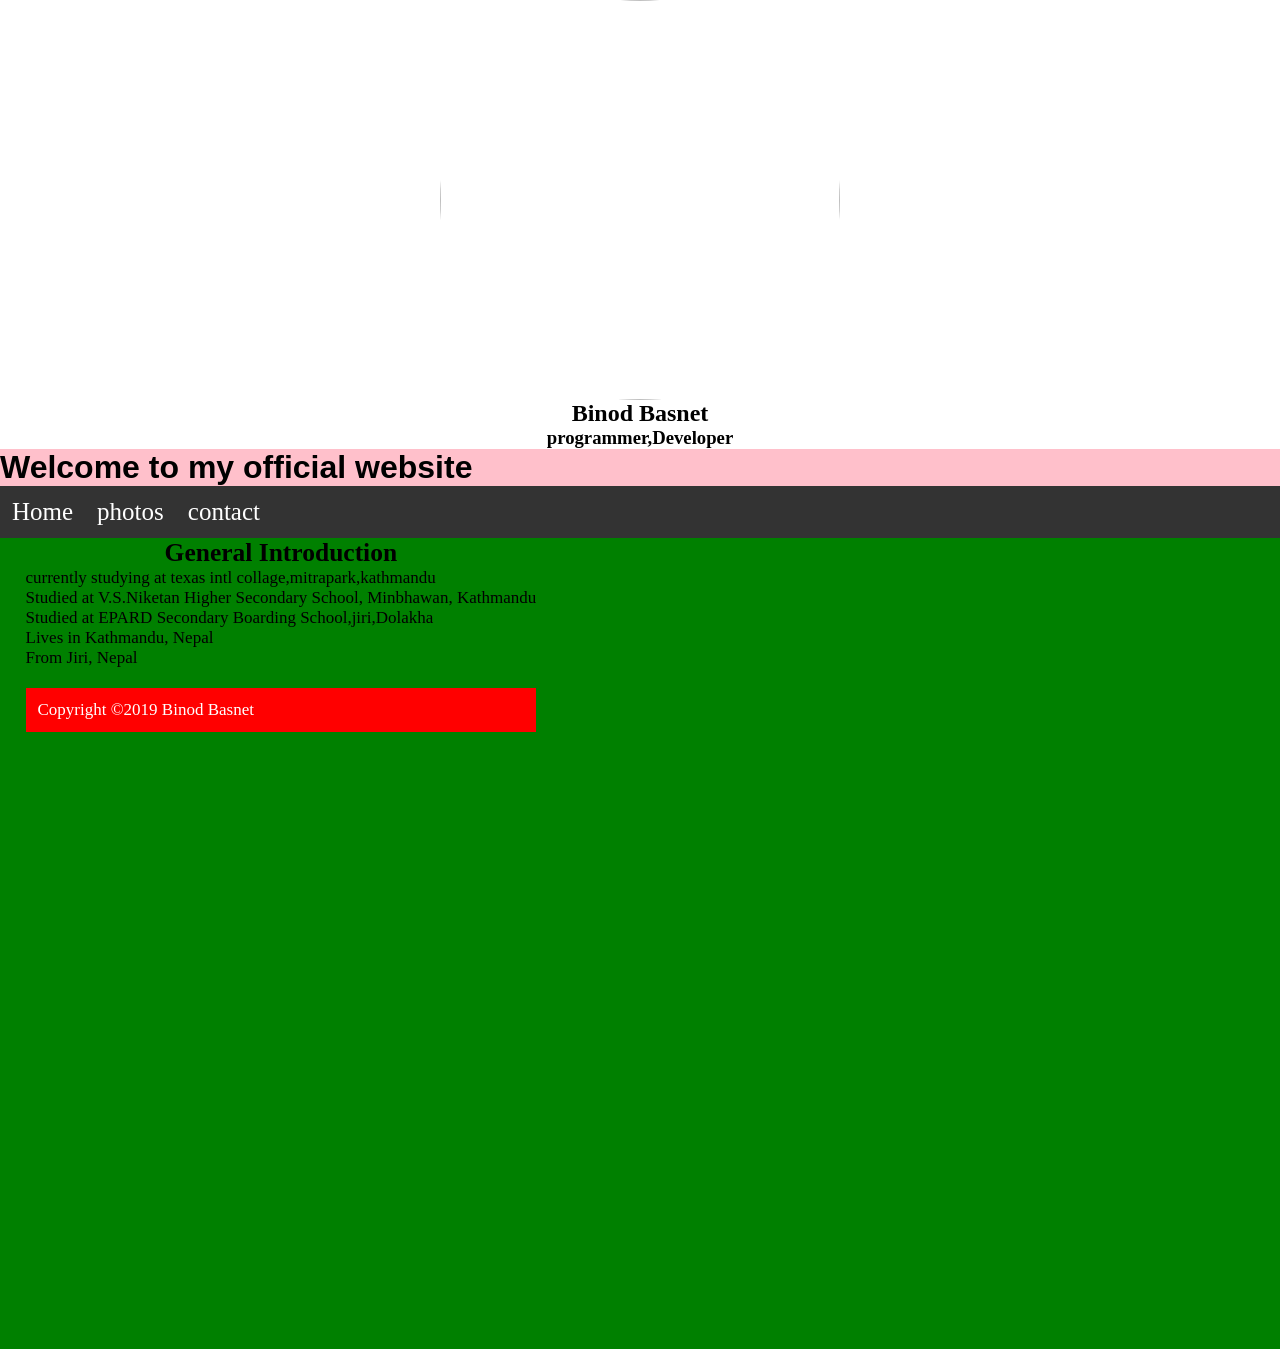
==== index.html @ 795a4ecc "Add files via upload" ====
<html>
<head>
	<title>Binod Basnet</title>
	<link rel="stylesheet" type="text/css" href="style.css">
</head>
<body>
	<img class="img" src="DSC_0180.jpg" width="100" height="100">
	<h2 >Binod Basnet</h2>
	<h3> programmer,Developer</h3>
	<div class="backImg">
		<header>
		<h1>Welcome to my official website</h1>
	</header>

	<nav>
		<a href="index.html">Home</a>
		<a href="photos.html">photos</a>
		<a href="contact.html">contact</a>
	</nav>
	<section>
		<div class="row">
			<div class="column">
				<h2>General Introduction</h2>
				<p>
currently studying at texas intl collage,mitrapark,kathmandu<br/>
Studied at V.S.Niketan Higher Secondary School, Minbhawan, Kathmandu<br/>
Studied at EPARD Secondary Boarding School,jiri,Dolakha<br/>
Lives in Kathmandu, Nepal<br/>
From Jiri, Nepal<br/>
<br/>
</p>
<div class="footer"> 
Copyright &copy;2019 Binod Basnet</div>
			</div>
		</div>
</section>
</body>
</html>
---- style.css ----
*{
	margin:0;
	padding:0;
}
.img {
  display: block;
  margin-left: auto;
  margin-right: auto;
  width:400px;
  height:400px;
  border-radius: 50%
}
.backImg{
	width: 100%;
	height:100vh;
	background-color:green;
}

	h2{
		text-align: center;
	}
	h3{
		text-align:center;
	}
	header{
		border:1px solid sblack ;
		text-align: left;
		background-color: pink;
		color:black;
		font-family: "comic sans ms",Arial;
	}
	nav{
		overflow: hidden;
		background-color: #333;
	}
	nav a{
		float: left;
		color:#fff;
        padding: 12px;
        font-size: 25px;
        text-decoration: none;

	}
	nav a:hover{
		background-color: black;
		color:blue;
	}
	.column{
		padding-left:1.5em;
		font-size: 17px;
		float: left;

	}
	.footer{
		padding:12px;
		background-color:red;
		color: white;
	}
	div.photos
	{
		margin: 5px;
		border: 5px solid black;
		float: left;
		width: 200px;
	}
	div.photos:hover{
		border:5px solid red; 
	}
	div.photos img{
		width: 100%
		height:auto;
	}
	div.contact{
		padding-left:1.5em;
		font-size: 17px;
		float: left;

	}
	div.contact:hover{
		background-color:white;
		color: blue;
	}
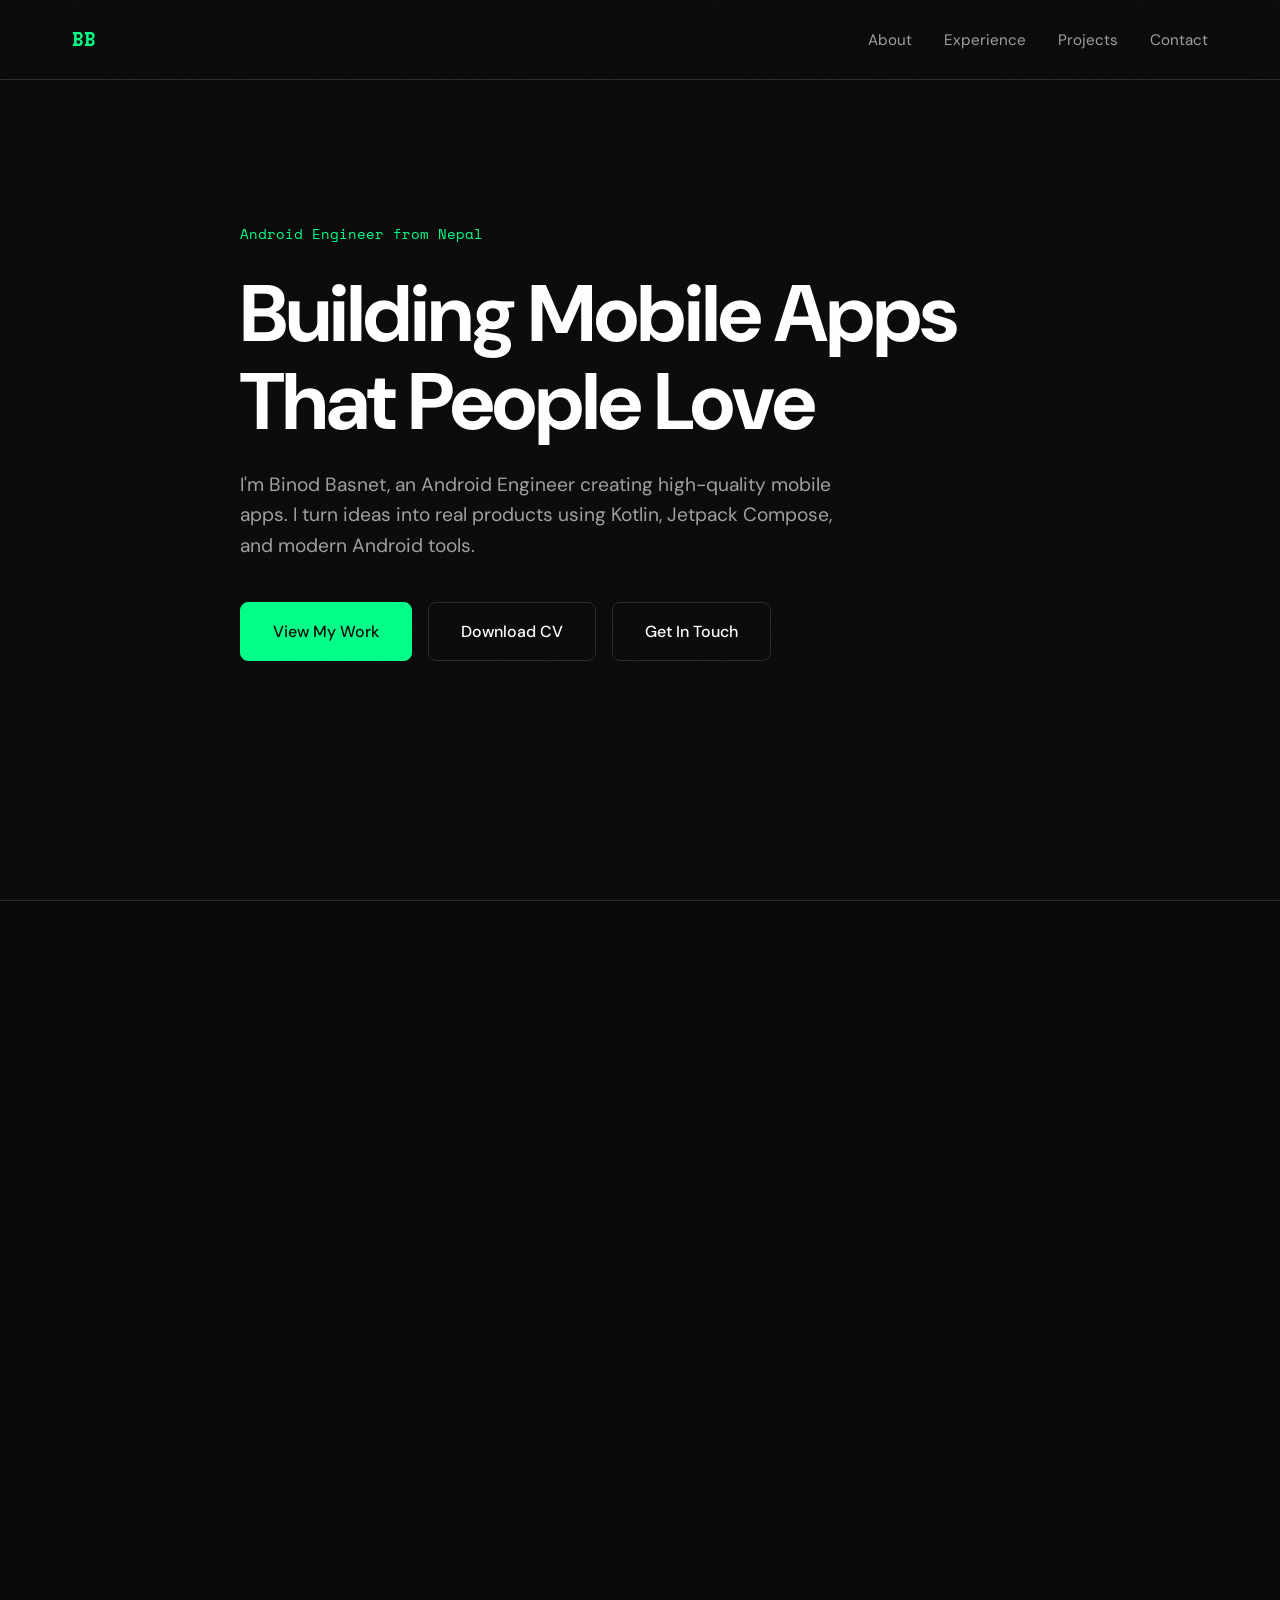
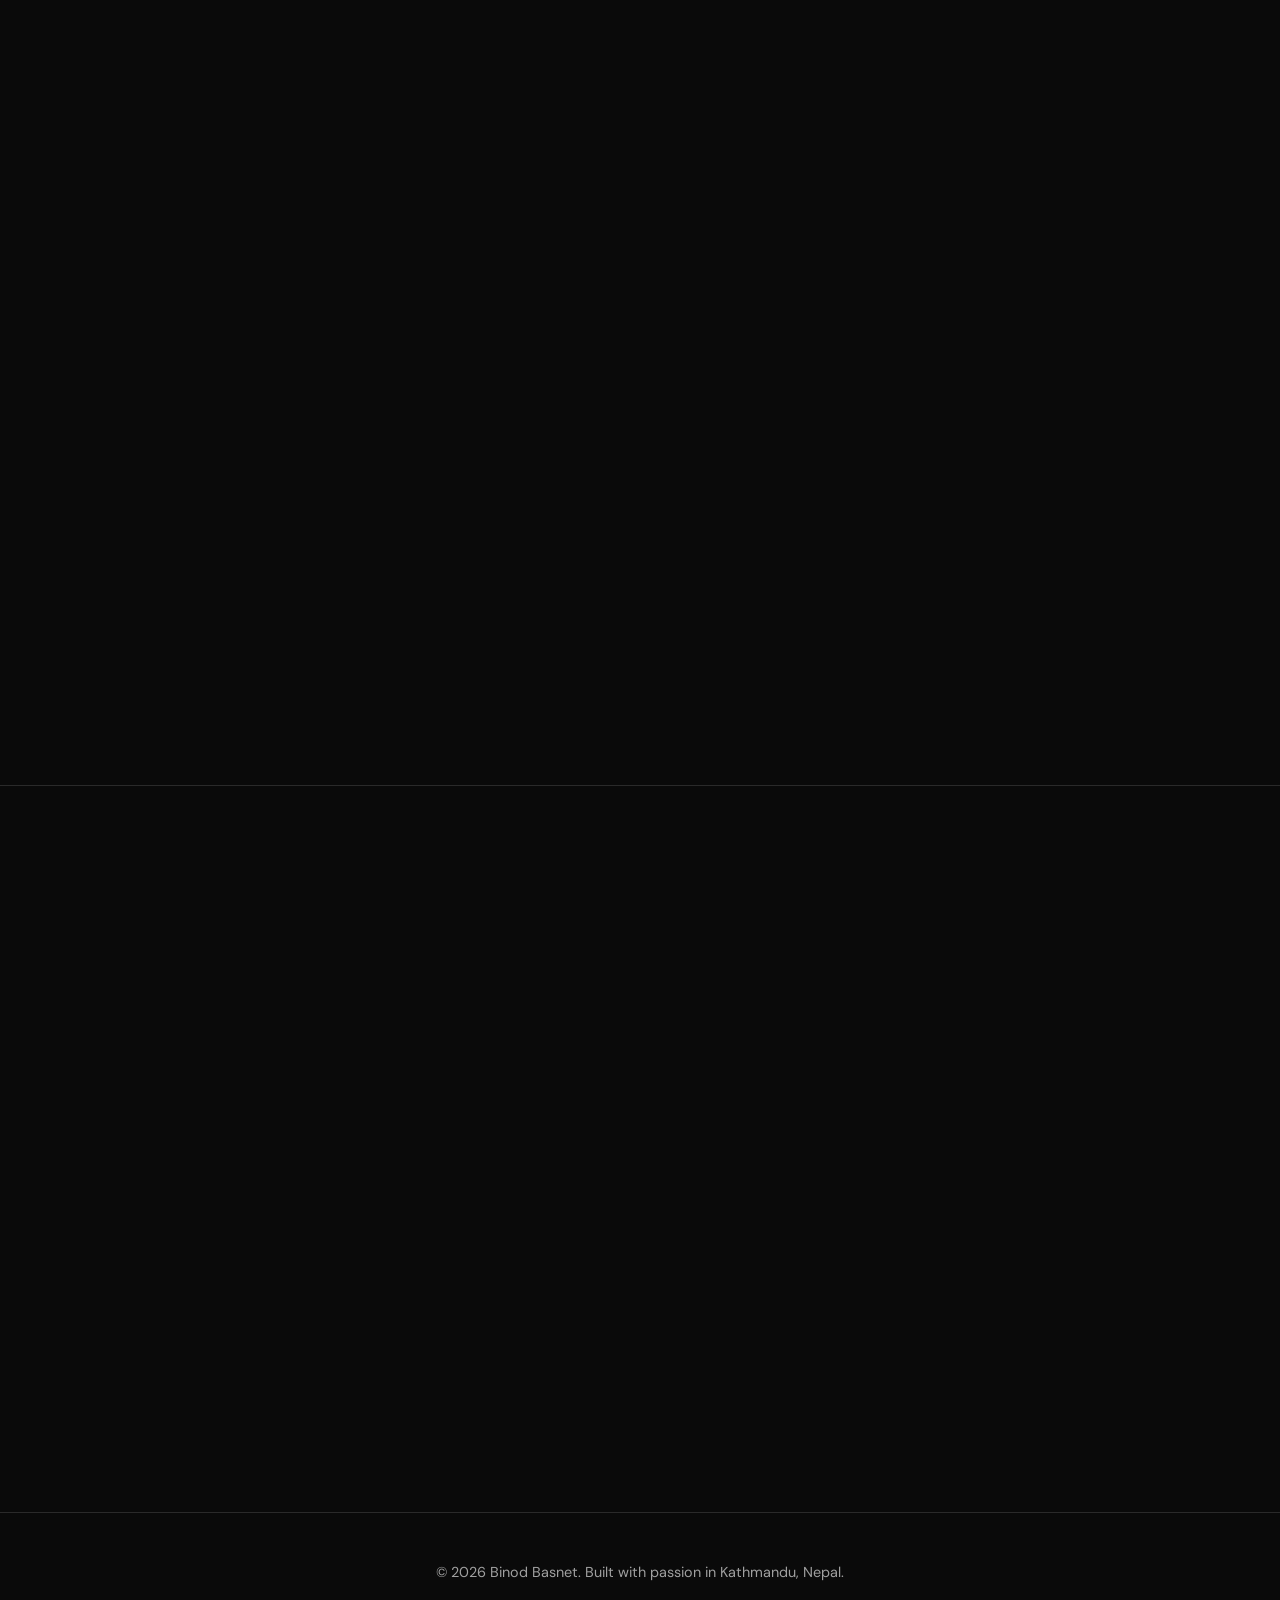
==== commit 79da0a50: "Add files via upload" ====
--- a/index.html
+++ b/index.html
@@ -1,38 +1,942 @@
-<html>
-<head>
-	<title>Binod Basnet</title>
-	<link rel="stylesheet" type="text/css" href="style.css">
-</head>
-<body>
-	<img class="img" src="DSC_0180.jpg" width="100" height="100">
-	<h2 >Binod Basnet</h2>
-	<h3> programmer,Developer</h3>
-	<div class="backImg">
-		<header>
-		<h1>Welcome to my official website</h1>
-	</header>
-
-	<nav>
-		<a href="index.html">Home</a>
-		<a href="photos.html">photos</a>
-		<a href="contact.html">contact</a>
-	</nav>
-	<section>
-		<div class="row">
-			<div class="column">
-				<h2>General Introduction</h2>
-				<p>
-currently studying at texas intl collage,mitrapark,kathmandu<br/>
-Studied at V.S.Niketan Higher Secondary School, Minbhawan, Kathmandu<br/>
-Studied at EPARD Secondary Boarding School,jiri,Dolakha<br/>
-Lives in Kathmandu, Nepal<br/>
-From Jiri, Nepal<br/>
-<br/>
-</p>
-<div class="footer"> 
-Copyright &copy;2019 Binod Basnet</div>
-			</div>
-		</div>
-</section>
-</body>
-</html>
+<!DOCTYPE html>
+<html lang="en">
+<head>
+    <meta charset="UTF-8">
+    <meta name="viewport" content="width=device-width, initial-scale=1.0">
+    <title>Binod Basnet - Android Engineer</title>
+    <link rel="preconnect" href="https://fonts.googleapis.com">
+    <link rel="preconnect" href="https://fonts.gstatic.com" crossorigin>
+    <link href="https://fonts.googleapis.com/css2?family=DM+Sans:wght@400;500;700&family=Space+Mono:wght@400;700&display=swap" rel="stylesheet">
+    <style>
+        * {
+            margin: 0;
+            padding: 0;
+            box-sizing: border-box;
+        }
+
+        :root {
+            --bg-primary: #0a0a0a;
+            --bg-secondary: #1a1a1a;
+            --text-primary: #ffffff;
+            --text-secondary: #a0a0a0;
+            --accent: #00ff88;
+            --accent-dim: #00cc6a;
+            --border: #2a2a2a;
+        }
+
+        body {
+            font-family: 'DM Sans', sans-serif;
+            background: var(--bg-primary);
+            color: var(--text-primary);
+            line-height: 1.6;
+            overflow-x: hidden;
+        }
+
+        .grain {
+            position: fixed;
+            top: 0;
+            left: 0;
+            width: 100%;
+            height: 100%;
+            pointer-events: none;
+            opacity: 0.03;
+            z-index: 1000;
+            background-image: url("data:image/svg+xml,%3Csvg viewBox='0 0 400 400' xmlns='http://www.w3.org/2000/svg'%3E%3Cfilter id='noiseFilter'%3E%3CfeTurbulence type='fractalNoise' baseFrequency='0.9' numOctaves='4' stitchTiles='stitch'/%3E%3C/filter%3E%3Crect width='100%25' height='100%25' filter='url(%23noiseFilter)'/%3E%3C/svg%3E");
+        }
+
+        .container {
+            max-width: 1200px;
+            margin: 0 auto;
+            padding: 0 2rem;
+        }
+
+        /* Navigation */
+        nav {
+            position: fixed;
+            top: 0;
+            left: 0;
+            right: 0;
+            background: rgba(10, 10, 10, 0.8);
+            backdrop-filter: blur(10px);
+            border-bottom: 1px solid var(--border);
+            padding: 1.5rem 0;
+            z-index: 100;
+            animation: slideDown 0.6s ease-out;
+        }
+
+        @keyframes slideDown {
+            from {
+                transform: translateY(-100%);
+                opacity: 0;
+            }
+            to {
+                transform: translateY(0);
+                opacity: 1;
+            }
+        }
+
+        nav .container {
+            display: flex;
+            justify-content: space-between;
+            align-items: center;
+        }
+
+        .logo {
+            font-family: 'Space Mono', monospace;
+            font-size: 1.2rem;
+            font-weight: 700;
+            color: var(--accent);
+            text-decoration: none;
+            letter-spacing: -0.5px;
+        }
+
+        .nav-links {
+            display: flex;
+            gap: 2rem;
+            list-style: none;
+        }
+
+        .nav-links a {
+            color: var(--text-secondary);
+            text-decoration: none;
+            font-size: 0.95rem;
+            transition: color 0.3s;
+            position: relative;
+        }
+
+        .nav-links a::after {
+            content: '';
+            position: absolute;
+            bottom: -4px;
+            left: 0;
+            width: 0;
+            height: 1px;
+            background: var(--accent);
+            transition: width 0.3s;
+        }
+
+        .nav-links a:hover {
+            color: var(--text-primary);
+        }
+
+        .nav-links a:hover::after {
+            width: 100%;
+        }
+
+        /* Hero Section */
+        .hero {
+            min-height: 100vh;
+            display: flex;
+            align-items: center;
+            padding-top: 80px;
+            position: relative;
+        }
+
+        .hero-content {
+            max-width: 800px;
+        }
+
+        .hero-tag {
+            font-family: 'Space Mono', monospace;
+            font-size: 0.85rem;
+            color: var(--accent);
+            margin-bottom: 1.5rem;
+            opacity: 0;
+            animation: fadeInUp 0.8s ease-out 0.2s forwards;
+        }
+
+        @keyframes fadeInUp {
+            from {
+                opacity: 0;
+                transform: translateY(20px);
+            }
+            to {
+                opacity: 1;
+                transform: translateY(0);
+            }
+        }
+
+        h1 {
+            font-size: clamp(2.5rem, 8vw, 5rem);
+            font-weight: 700;
+            line-height: 1.1;
+            margin-bottom: 1.5rem;
+            letter-spacing: -2px;
+            opacity: 0;
+            animation: fadeInUp 0.8s ease-out 0.4s forwards;
+        }
+
+        .hero-text {
+            font-size: 1.2rem;
+            color: var(--text-secondary);
+            max-width: 600px;
+            margin-bottom: 2.5rem;
+            opacity: 0;
+            animation: fadeInUp 0.8s ease-out 0.6s forwards;
+        }
+
+        .cta-buttons {
+            display: flex;
+            gap: 1rem;
+            flex-wrap: wrap;
+            opacity: 0;
+            animation: fadeInUp 0.8s ease-out 0.8s forwards;
+        }
+
+        .btn {
+            padding: 1rem 2rem;
+            border-radius: 8px;
+            text-decoration: none;
+            font-weight: 500;
+            transition: all 0.3s;
+            display: inline-block;
+            border: 1px solid transparent;
+        }
+
+        .btn-primary {
+            background: var(--accent);
+            color: var(--bg-primary);
+            border-color: var(--accent);
+        }
+
+        .btn-primary:hover {
+            background: var(--accent-dim);
+            transform: translateY(-2px);
+            box-shadow: 0 10px 30px rgba(0, 255, 136, 0.2);
+        }
+
+        .btn-secondary {
+            background: transparent;
+            color: var(--text-primary);
+            border-color: var(--border);
+        }
+
+        .btn-secondary:hover {
+            border-color: var(--accent);
+            color: var(--accent);
+        }
+
+        /* Section Styles */
+        section {
+            padding: 6rem 0;
+            border-top: 1px solid var(--border);
+        }
+
+        .section-header {
+            margin-bottom: 4rem;
+        }
+
+        .section-tag {
+            font-family: 'Space Mono', monospace;
+            font-size: 0.85rem;
+            color: var(--accent);
+            margin-bottom: 1rem;
+        }
+
+        .section-title {
+            font-size: clamp(2rem, 5vw, 3rem);
+            font-weight: 700;
+            margin-bottom: 1rem;
+            letter-spacing: -1px;
+        }
+
+        .section-description {
+            font-size: 1.1rem;
+            color: var(--text-secondary);
+            max-width: 600px;
+        }
+
+        /* About Section */
+        .about-grid {
+            display: grid;
+            grid-template-columns: 300px 1fr 1fr;
+            gap: 4rem;
+            align-items: start;
+        }
+
+        .profile-photo {
+            position: relative;
+        }
+
+        .profile-photo img {
+            width: 100%;
+            border-radius: 12px;
+            border: 2px solid var(--border);
+            transition: all 0.3s;
+        }
+
+        .profile-photo img:hover {
+            border-color: var(--accent);
+            transform: translateY(-8px);
+            box-shadow: 0 20px 40px rgba(0, 255, 136, 0.2);
+        }
+
+        .about-text p {
+            margin-bottom: 1.5rem;
+            color: var(--text-secondary);
+            font-size: 1.05rem;
+        }
+
+        .skills-list {
+            display: grid;
+            gap: 2rem;
+        }
+
+        .skill-category h3 {
+            font-size: 1.1rem;
+            margin-bottom: 1rem;
+            color: var(--accent);
+        }
+
+        .skill-tags {
+            display: flex;
+            flex-wrap: wrap;
+            gap: 0.5rem;
+        }
+
+        .skill-tag {
+            padding: 0.5rem 1rem;
+            background: var(--bg-secondary);
+            border: 1px solid var(--border);
+            border-radius: 6px;
+            font-size: 0.9rem;
+            color: var(--text-secondary);
+            transition: all 0.3s;
+        }
+
+        .skill-tag:hover {
+            border-color: var(--accent);
+            color: var(--text-primary);
+            transform: translateY(-2px);
+        }
+
+        /* Experience Section */
+        .experience-list {
+            display: flex;
+            flex-direction: column;
+            gap: 3rem;
+        }
+
+        .experience-item {
+            padding: 2rem;
+            background: var(--bg-secondary);
+            border: 1px solid var(--border);
+            border-radius: 12px;
+            transition: all 0.3s;
+        }
+
+        .experience-item:hover {
+            border-color: var(--accent);
+            transform: translateX(8px);
+        }
+
+        .experience-header {
+            display: flex;
+            justify-content: space-between;
+            align-items: start;
+            margin-bottom: 1rem;
+            flex-wrap: wrap;
+            gap: 1rem;
+        }
+
+        .experience-title h3 {
+            font-size: 1.4rem;
+            margin-bottom: 0.3rem;
+        }
+
+        .company {
+            color: var(--accent);
+            font-size: 1.1rem;
+        }
+
+        .experience-meta {
+            text-align: right;
+        }
+
+        .duration {
+            font-family: 'Space Mono', monospace;
+            font-size: 0.85rem;
+            color: var(--text-secondary);
+        }
+
+        .location {
+            font-size: 0.9rem;
+            color: var(--text-secondary);
+        }
+
+        .experience-description {
+            list-style: none;
+            color: var(--text-secondary);
+        }
+
+        .experience-description li {
+            padding-left: 1.5rem;
+            margin-bottom: 0.8rem;
+            position: relative;
+        }
+
+        .experience-description li::before {
+            content: '→';
+            position: absolute;
+            left: 0;
+            color: var(--accent);
+        }
+
+        /* Projects Section */
+        .projects-grid {
+            display: grid;
+            grid-template-columns: repeat(auto-fit, minmax(320px, 1fr));
+            gap: 2rem;
+        }
+
+        .project-card {
+            background: var(--bg-secondary);
+            border: 1px solid var(--border);
+            border-radius: 12px;
+            padding: 2rem;
+            transition: all 0.3s;
+            cursor: pointer;
+        }
+
+        .project-card:hover {
+            border-color: var(--accent);
+            transform: translateY(-8px);
+            box-shadow: 0 20px 40px rgba(0, 255, 136, 0.1);
+        }
+
+        .project-card h3 {
+            font-size: 1.5rem;
+            margin-bottom: 0.5rem;
+        }
+
+        .project-tech {
+            font-family: 'Space Mono', monospace;
+            font-size: 0.8rem;
+            color: var(--accent);
+            margin-bottom: 1rem;
+        }
+
+        .project-description {
+            color: var(--text-secondary);
+            margin-bottom: 1.5rem;
+            font-size: 0.95rem;
+        }
+
+        .project-highlights {
+            list-style: none;
+            color: var(--text-secondary);
+            font-size: 0.9rem;
+        }
+
+        .project-highlights li {
+            padding-left: 1rem;
+            margin-bottom: 0.5rem;
+            position: relative;
+        }
+
+        .project-highlights li::before {
+            content: '•';
+            position: absolute;
+            left: 0;
+            color: var(--accent);
+        }
+
+        /* Contact Section */
+        .contact-grid {
+            display: grid;
+            grid-template-columns: 1fr 1fr;
+            gap: 4rem;
+            align-items: center;
+        }
+
+        .contact-text h2 {
+            font-size: clamp(2rem, 5vw, 3.5rem);
+            margin-bottom: 1.5rem;
+        }
+
+        .contact-text p {
+            font-size: 1.1rem;
+            color: var(--text-secondary);
+            margin-bottom: 2rem;
+        }
+
+        .contact-links {
+            display: flex;
+            flex-direction: column;
+            gap: 1rem;
+        }
+
+        .contact-link {
+            display: flex;
+            align-items: center;
+            gap: 1rem;
+            padding: 1rem;
+            background: var(--bg-secondary);
+            border: 1px solid var(--border);
+            border-radius: 8px;
+            text-decoration: none;
+            color: var(--text-primary);
+            transition: all 0.3s;
+        }
+
+        .contact-link:hover {
+            border-color: var(--accent);
+            transform: translateX(8px);
+        }
+
+        .contact-link-icon {
+            width: 24px;
+            height: 24px;
+            color: var(--accent);
+        }
+
+        .contact-link-text {
+            flex: 1;
+        }
+
+        .contact-link-label {
+            font-size: 0.85rem;
+            color: var(--text-secondary);
+        }
+
+        .contact-link-value {
+            font-weight: 500;
+        }
+
+        /* Footer */
+        footer {
+            border-top: 1px solid var(--border);
+            padding: 3rem 0;
+            text-align: center;
+        }
+
+        footer p {
+            color: var(--text-secondary);
+            font-size: 0.9rem;
+        }
+
+        /* Responsive */
+        @media (max-width: 768px) {
+            .container {
+                padding: 0 1rem;
+            }
+
+            nav .container {
+                padding: 0 1rem;
+            }
+
+            .nav-links {
+                gap: 1rem;
+                font-size: 0.85rem;
+            }
+
+            .logo {
+                font-size: 1rem;
+            }
+
+            .hero {
+                min-height: auto;
+                padding: 2rem 0;
+            }
+
+            .hero-text {
+                font-size: 1rem;
+            }
+
+            .cta-buttons {
+                flex-direction: column;
+                width: 100%;
+            }
+
+            .btn {
+                width: 100%;
+                text-align: center;
+            }
+
+            .about-grid {
+                grid-template-columns: 1fr;
+                gap: 2rem;
+            }
+
+            .profile-photo {
+                max-width: 200px;
+                margin: 0 auto;
+            }
+
+            .about-text p {
+                font-size: 1rem;
+            }
+
+            .contact-grid {
+                grid-template-columns: 1fr;
+                gap: 2rem;
+            }
+
+            .contact-text h2 {
+                font-size: 2rem;
+            }
+
+            .contact-text p {
+                font-size: 1rem;
+            }
+
+            .experience-header {
+                flex-direction: column;
+            }
+
+            .experience-meta {
+                text-align: left;
+            }
+
+            .experience-item {
+                padding: 1.5rem;
+            }
+
+            h1 {
+                font-size: 2rem;
+            }
+
+            .section-title {
+                font-size: 1.75rem;
+            }
+
+            section {
+                padding: 3rem 0;
+            }
+
+            .projects-grid {
+                grid-template-columns: 1fr;
+            }
+
+            .project-card {
+                padding: 1.5rem;
+            }
+        }
+
+        @media (max-width: 480px) {
+            .nav-links {
+                display: none;
+            }
+
+            h1 {
+                font-size: 1.75rem;
+                letter-spacing: -1px;
+            }
+
+            .hero-tag {
+                font-size: 0.75rem;
+            }
+
+            .section-tag {
+                font-size: 0.75rem;
+            }
+
+            .section-title {
+                font-size: 1.5rem;
+            }
+        }
+
+        /* Scroll animations */
+        .fade-in {
+            opacity: 0;
+            transform: translateY(30px);
+            transition: opacity 0.6s ease-out, transform 0.6s ease-out;
+        }
+
+        .fade-in.visible {
+            opacity: 1;
+            transform: translateY(0);
+        }
+    </style>
+</head>
+<body>
+    <div class="grain"></div>
+    
+    <nav>
+        <div class="container">
+            <a href="#" class="logo">BB</a>
+            <ul class="nav-links">
+                <li><a href="#about">About</a></li>
+                <li><a href="#experience">Experience</a></li>
+                <li><a href="#projects">Projects</a></li>
+                <li><a href="#contact">Contact</a></li>
+            </ul>
+        </div>
+    </nav>
+
+    <section class="hero">
+        <div class="container">
+            <div class="hero-content">
+                <div class="hero-tag">Android Engineer from Nepal</div>
+                <h1>Building Mobile Apps That People Love</h1>
+                <p class="hero-text">
+                    I'm Binod Basnet, an Android Engineer creating high-quality mobile apps. I turn ideas into real products using Kotlin, Jetpack Compose, and modern Android tools.
+                </p>
+                <div class="cta-buttons">
+                    <a href="#projects" class="btn btn-primary">View My Work</a>
+                    <a href="Binod_Basnet_CV.pdf" class="btn btn-secondary" download>Download CV</a>
+                    <a href="#contact" class="btn btn-secondary">Get In Touch</a>
+                </div>
+            </div>
+        </div>
+    </section>
+
+    <section id="about">
+        <div class="container">
+            <div class="section-header fade-in">
+                <div class="section-tag">About Me</div>
+                <h2 class="section-title">Who I Am</h2>
+            </div>
+            <div class="about-grid">
+                <div class="profile-photo fade-in">
+                    <img src="profile.jpg" alt="Binod Basnet">
+                </div>
+                <div class="about-text fade-in">
+                    <p>
+                        I'm an Android Engineer based in Kathmandu, Nepal. I graduated from Texas International College with a degree in Computer Science and Information Technology.
+                    </p>
+                    <p>
+                        I've worked on different types of apps - from banking and fintech to matchmaking and live streaming. I love solving problems and building features that make apps better for users.
+                    </p>
+                    <p>
+                        Right now, I'm working at F1Soft International where I build remittance apps and help teams deliver quality software. I'm also planning to pursue my Master's degree if I get a scholarship.
+                    </p>
+                </div>
+                <div class="skills-list fade-in">
+                    <div class="skill-category">
+                        <h3>Languages</h3>
+                        <div class="skill-tags">
+                            <span class="skill-tag">Kotlin</span>
+                            <span class="skill-tag">Java</span>
+                            <span class="skill-tag">C</span>
+                            <span class="skill-tag">C++</span>
+                        </div>
+                    </div>
+                    <div class="skill-category">
+                        <h3>Frameworks & Technologies</h3>
+                        <div class="skill-tags">
+                            <span class="skill-tag">Jetpack Compose</span>
+                            <span class="skill-tag">Hilt</span>
+                            <span class="skill-tag">Retrofit</span>
+                            <span class="skill-tag">Room</span>
+                            <span class="skill-tag">Firebase</span>
+                            <span class="skill-tag">WebRTC</span>
+                            <span class="skill-tag">Coroutines</span>
+                        </div>
+                    </div>
+                    <div class="skill-category">
+                        <h3>Tools</h3>
+                        <div class="skill-tags">
+                            <span class="skill-tag">Android Studio</span>
+                            <span class="skill-tag">Git</span>
+                            <span class="skill-tag">Jenkins</span>
+                            <span class="skill-tag">Fastlane</span>
+                            <span class="skill-tag">Jira</span>
+                        </div>
+                    </div>
+                </div>
+            </div>
+        </div>
+    </section>
+
+    <section id="experience">
+        <div class="container">
+            <div class="section-header fade-in">
+                <div class="section-tag">Experience</div>
+                <h2 class="section-title">Where I've Worked</h2>
+            </div>
+            <div class="experience-list">
+                <div class="experience-item fade-in">
+                    <div class="experience-header">
+                        <div class="experience-title">
+                            <h3>Android Engineer</h3>
+                            <div class="company">F1Soft International</div>
+                        </div>
+                        <div class="experience-meta">
+                            <div class="duration">Aug 2024 - Present</div>
+                            <div class="location">Sanepa, Lalitpur</div>
+                        </div>
+                    </div>
+                    <ul class="experience-description">
+                        <li>Built a remittance app using Kotlin and Jetpack Compose</li>
+                        <li>Created a custom Image Picker component using C and C++ for better performance</li>
+                        <li>Set up CI/CD with Fastlane to make builds and deployments automatic</li>
+                        <li>Managed tasks using Azure DevOps and used GitLab for code management</li>
+                        <li>Followed Agile methods and met tight deadlines</li>
+                    </ul>
+                </div>
+
+                <div class="experience-item fade-in">
+                    <div class="experience-header">
+                        <div class="experience-title">
+                            <h3>Android Engineer</h3>
+                            <div class="company">InfoDevelopers</div>
+                        </div>
+                        <div class="experience-meta">
+                            <div class="duration">Jul 2021 - Aug 2024</div>
+                            <div class="location">Mitrapark, Kathmandu</div>
+                        </div>
+                    </div>
+                    <ul class="experience-description">
+                        <li>Changed the codebase from Java to Kotlin to improve speed and maintenance</li>
+                        <li>Worked on multiple projects including mobile banking apps</li>
+                        <li>Set up CI/CD using Jenkins for automatic builds</li>
+                        <li>Helped junior developers learn best practices and improve their code</li>
+                        <li>Built audio and video call features into mobile apps using WebRTC</li>
+                        <li>Fixed bugs on different Android devices and versions</li>
+                    </ul>
+                </div>
+            </div>
+        </div>
+    </section>
+
+    <section id="projects">
+        <div class="container">
+            <div class="section-header fade-in">
+                <div class="section-tag">Projects</div>
+                <h2 class="section-title">What I've Built</h2>
+            </div>
+            <div class="projects-grid">
+                <div class="project-card fade-in">
+                    <h3>FoneMoney</h3>
+                    <div class="project-tech">Kotlin • Jetpack Compose • C/C++</div>
+                    <p class="project-description">
+                        A secure remittance app for fast international money transfers.
+                    </p>
+                    <ul class="project-highlights">
+                        <li>Built with Jetpack Compose for modern UI</li>
+                        <li>Used C/C++ for native image handling</li>
+                        <li>Worked with international teams</li>
+                    </ul>
+                </div>
+
+                <div class="project-card fade-in">
+                    <h3>mDabali</h3>
+                    <div class="project-tech">Kotlin • Jetpack Compose • Material 3</div>
+                    <p class="project-description">
+                        A microfinance banking app with online and offline payment services.
+                    </p>
+                    <ul class="project-highlights">
+                        <li>Changed codebase from Java to Kotlin</li>
+                        <li>Added Material Design 3 for better UI</li>
+                        <li>Supports multiple app variants</li>
+                    </ul>
+                </div>
+
+                <div class="project-card fade-in">
+                    <h3>Nimbuzz</h3>
+                    <div class="project-tech">Kotlin • WebRTC • ExoPlayer</div>
+                    <p class="project-description">
+                        A complete digital platform with chat, video calls, streaming, and shopping.
+                    </p>
+                    <ul class="project-highlights">
+                        <li>Built audio/video calls with WebRTC</li>
+                        <li>Added live streaming with ExoPlayer</li>
+                        <li>Worked with local and international teams</li>
+                    </ul>
+                </div>
+
+                <div class="project-card fade-in">
+                    <h3>Bihebari</h3>
+                    <div class="project-tech">Kotlin • WebRTC • Firebase</div>
+                    <p class="project-description">
+                        An online Nepalese matchmaking platform to help people find their life partner.
+                    </p>
+                    <ul class="project-highlights">
+                        <li>Added video and audio calls with WebRTC</li>
+                        <li>Used Firebase for authentication</li>
+                        <li>Created smooth navigation experience</li>
+                    </ul>
+                </div>
+
+                <div class="project-card fade-in">
+                    <h3>Aqua World App</h3>
+                    <div class="project-tech">Kotlin • Room • Retrofit</div>
+                    <p class="project-description">
+                        An online water ordering app with a wide range of water supply products.
+                    </p>
+                    <ul class="project-highlights">
+                        <li>Published on Google Play Store</li>
+                        <li>Used Room for offline storage</li>
+                        <li>Added Firebase analytics</li>
+                    </ul>
+                </div>
+            </div>
+        </div>
+    </section>
+
+    <section id="contact">
+        <div class="container">
+            <div class="contact-grid">
+                <div class="contact-text fade-in">
+                    <h2>Let's Work Together</h2>
+                    <p>
+                        I'm looking for Master's degree opportunities with scholarships. If you have any opportunities or just want to say hi, feel free to reach out!
+                    </p>
+                    
+                    <div style="margin-top: 2rem; padding: 1.5rem; background: var(--bg-secondary); border: 1px solid var(--border); border-radius: 8px;">
+                        <h3 style="font-size: 1.1rem; margin-bottom: 1rem; color: var(--accent);">Quick Email Templates</h3>
+                        <p style="font-size: 0.9rem; color: var(--text-secondary); margin-bottom: 1rem;">Click a button to send me an email:</p>
+                        <div style="display: flex; flex-direction: column; gap: 0.75rem;">
+                            <a href="mailto:binod.basnet777@gmail.com?subject=Job%20Opportunity&body=Hi%20Binod%2C%0A%0AI%20saw%20your%20portfolio%20and%20I'd%20like%20to%20connect%20about%20a%20job%20opportunity.%0A%0AMy%20name%3A%20%0AMy%20organization%3A%20%0AMy%20message%3A%20%0A%0AThanks!" style="padding: 0.75rem 1.5rem; background: transparent; color: var(--accent); border: 1px solid var(--accent); border-radius: 6px; text-decoration: none; text-align: center; font-size: 0.9rem; transition: all 0.3s;">
+                                📧 Job Opportunity
+                            </a>
+                            <a href="mailto:binod.basnet777@gmail.com?subject=Scholarship%20Information&body=Hi%20Binod%2C%0A%0AI%20saw%20your%20portfolio%20and%20I'd%20like%20to%20connect%20about%20scholarship%20opportunities.%0A%0AMy%20name%3A%20%0AMy%20organization%3A%20%0AMy%20message%3A%20%0A%0AThanks!" style="padding: 0.75rem 1.5rem; background: transparent; color: var(--accent); border: 1px solid var(--accent); border-radius: 6px; text-decoration: none; text-align: center; font-size: 0.9rem; transition: all 0.3s;">
+                                🎓 Scholarship Info
+                            </a>
+                            <a href="mailto:binod.basnet777@gmail.com?subject=General%20Inquiry&body=Hi%20Binod%2C%0A%0AI%20saw%20your%20portfolio%20and%20I'd%20like%20to%20connect.%0A%0AMy%20name%3A%20%0AMy%20message%3A%20%0A%0AThanks!" style="padding: 0.75rem 1.5rem; background: transparent; color: var(--accent); border: 1px solid var(--accent); border-radius: 6px; text-decoration: none; text-align: center; font-size: 0.9rem; transition: all 0.3s;">
+                                💬 General Inquiry
+                            </a>
+                        </div>
+                    </div>
+                </div>
+                <div class="contact-links fade-in">
+                    <a href="mailto:binod.basnet777@gmail.com?subject=Job%20Opportunity&body=Hi%20Binod%2C%0A%0AI%20saw%20your%20portfolio%20and%20I'd%20like%20to%20connect%20about%20a%20job%20opportunity.%0A%0AMy%20name%3A%20%0AMy%20organization%3A%20%0AMy%20message%3A%20%0A%0AThanks!" class="contact-link">
+                        <svg class="contact-link-icon" fill="none" stroke="currentColor" viewBox="0 0 24 24">
+                            <path stroke-linecap="round" stroke-linejoin="round" stroke-width="2" d="M3 8l7.89 5.26a2 2 0 002.22 0L21 8M5 19h14a2 2 0 002-2V7a2 2 0 00-2-2H5a2 2 0 00-2 2v10a2 2 0 002 2z"></path>
+                        </svg>
+                        <div class="contact-link-text">
+                            <div class="contact-link-label">Email</div>
+                            <div class="contact-link-value"><span class="__cf_email__" data-cfemail="cba9a2a5a4afe5a9aab8a5aebffcfcfc8baca6aaa2a7e5a8a4a6">[email&#160;protected]</span></div>
+                        </div>
+                    </a>
+                    <a href="https://linkedin.com/in/binodbasnet" target="_blank" class="contact-link">
+                        <svg class="contact-link-icon" fill="currentColor" viewBox="0 0 24 24">
+                            <path d="M19 0h-14c-2.761 0-5 2.239-5 5v14c0 2.761 2.239 5 5 5h14c2.762 0 5-2.239 5-5v-14c0-2.761-2.238-5-5-5zm-11 19h-3v-11h3v11zm-1.5-12.268c-.966 0-1.75-.79-1.75-1.764s.784-1.764 1.75-1.764 1.75.79 1.75 1.764-.783 1.764-1.75 1.764zm13.5 12.268h-3v-5.604c0-3.368-4-3.113-4 0v5.604h-3v-11h3v1.765c1.396-2.586 7-2.777 7 2.476v6.759z"/>
+                        </svg>
+                        <div class="contact-link-text">
+                            <div class="contact-link-label">LinkedIn</div>
+                            <div class="contact-link-value">linkedin.com/in/binodbasnet</div>
+                        </div>
+                    </a>
+                    <a href="https://github.com/BinodDai" target="_blank" class="contact-link">
+                        <svg class="contact-link-icon" fill="currentColor" viewBox="0 0 24 24">
+                            <path d="M12 0c-6.626 0-12 5.373-12 12 0 5.302 3.438 9.8 8.207 11.387.599.111.793-.261.793-.577v-2.234c-3.338.726-4.033-1.416-4.033-1.416-.546-1.387-1.333-1.756-1.333-1.756-1.089-.745.083-.729.083-.729 1.205.084 1.839 1.237 1.839 1.237 1.07 1.834 2.807 1.304 3.492.997.107-.775.418-1.305.762-1.604-2.665-.305-5.467-1.334-5.467-5.931 0-1.311.469-2.381 1.236-3.221-.124-.303-.535-1.524.117-3.176 0 0 1.008-.322 3.301 1.23.957-.266 1.983-.399 3.003-.404 1.02.005 2.047.138 3.006.404 2.291-1.552 3.297-1.23 3.297-1.23.653 1.653.242 2.874.118 3.176.77.84 1.235 1.911 1.235 3.221 0 4.609-2.807 5.624-5.479 5.921.43.372.823 1.102.823 2.222v3.293c0 .319.192.694.801.576 4.765-1.589 8.199-6.086 8.199-11.386 0-6.627-5.373-12-12-12z"/>
+                        </svg>
+                        <div class="contact-link-text">
+                            <div class="contact-link-label">GitHub</div>
+                            <div class="contact-link-value">github.com/BinodDai</div>
+                        </div>
+                    </a>
+                    <a href="tel:+9779808838502" class="contact-link">
+                        <svg class="contact-link-icon" fill="none" stroke="currentColor" viewBox="0 0 24 24">
+                            <path stroke-linecap="round" stroke-linejoin="round" stroke-width="2" d="M3 5a2 2 0 012-2h3.28a1 1 0 01.948.684l1.498 4.493a1 1 0 01-.502 1.21l-2.257 1.13a11.042 11.042 0 005.516 5.516l1.13-2.257a1 1 0 011.21-.502l4.493 1.498a1 1 0 01.684.949V19a2 2 0 01-2 2h-1C9.716 21 3 14.284 3 6V5z"></path>
+                        </svg>
+                        <div class="contact-link-text">
+                            <div class="contact-link-label">Phone</div>
+                            <div class="contact-link-value">+977 980-8838502</div>
+                        </div>
+                    </a>
+                </div>
+            </div>
+        </div>
+    </section>
+
+    <footer>
+        <div class="container">
+            <p>© 2026 Binod Basnet. Built with passion in Kathmandu, Nepal.</p>
+        </div>
+    </footer>
+
+    <script data-cfasync="false" src="/cdn-cgi/scripts/5c5dd728/cloudflare-static/email-decode.min.js"></script><script data-cfasync="false" src="/cdn-cgi/scripts/5c5dd728/cloudflare-static/email-decode.min.js"></script><script>
+        // Smooth 
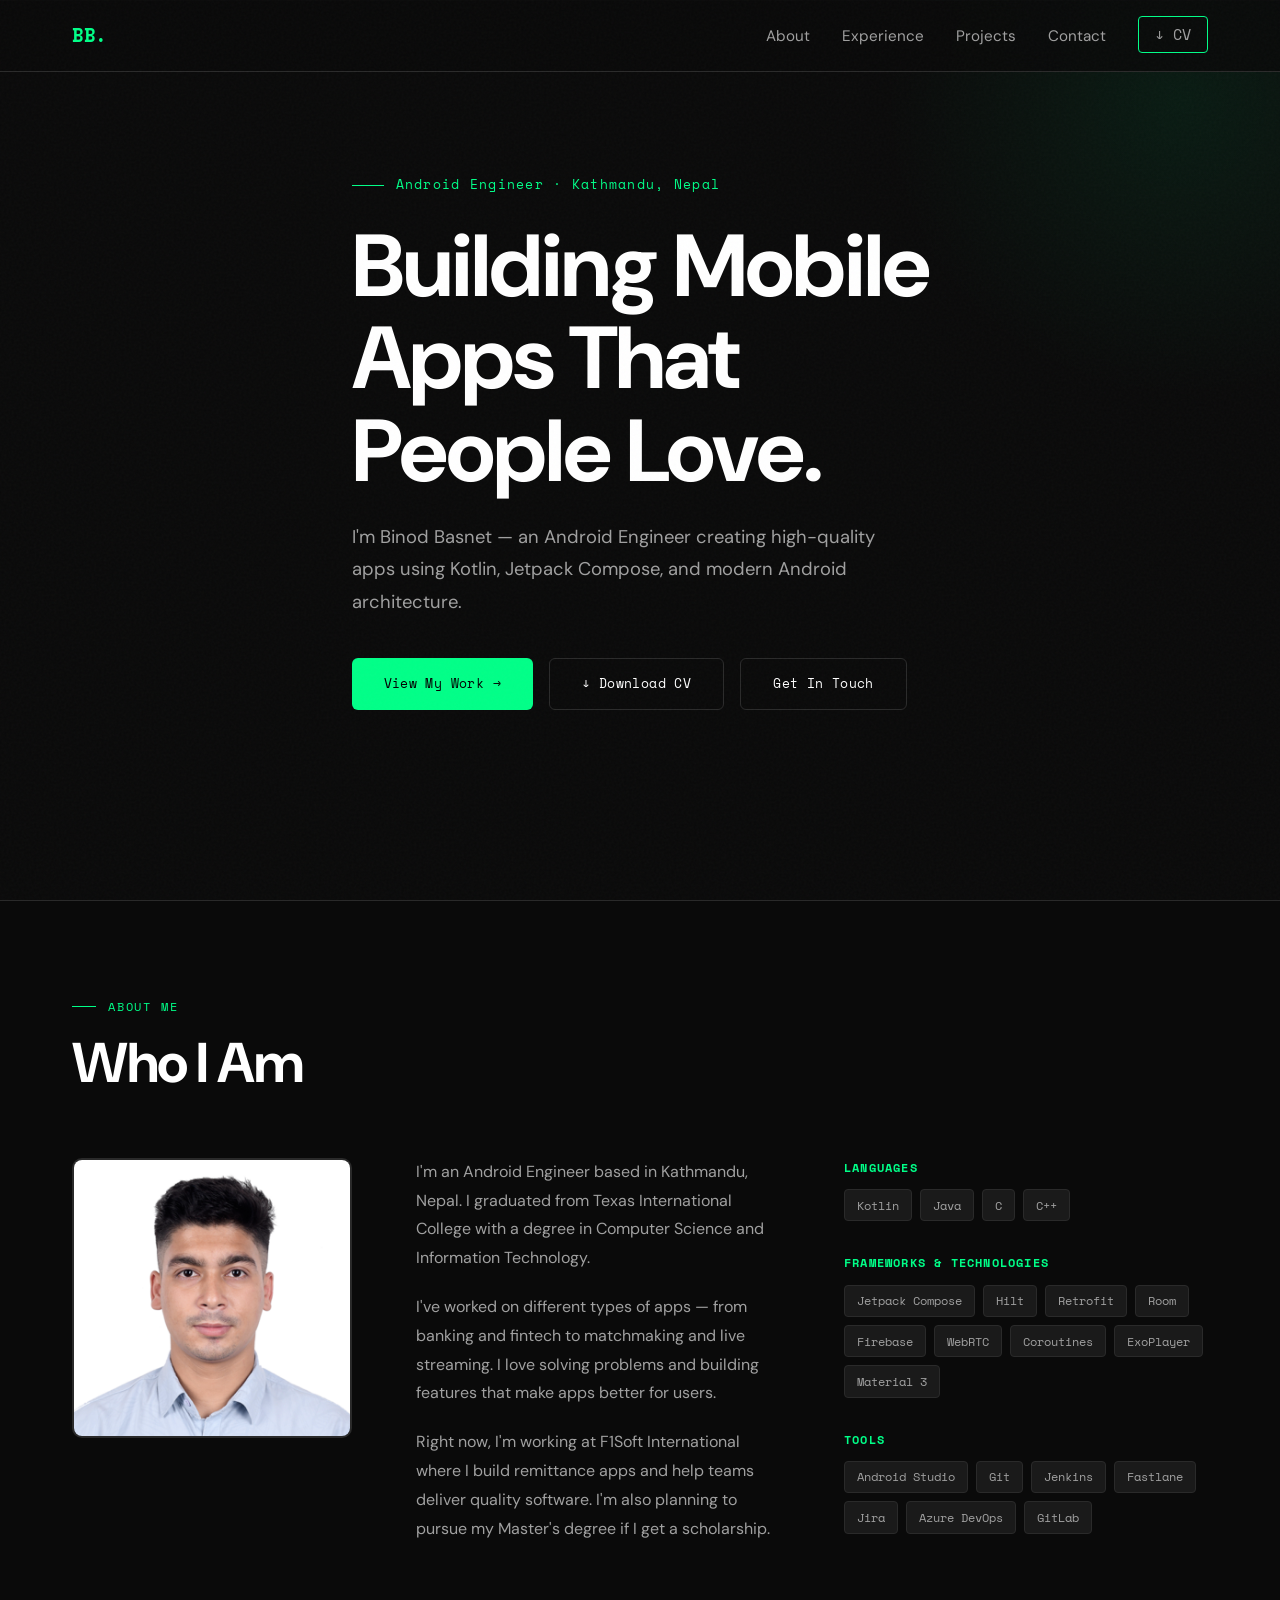
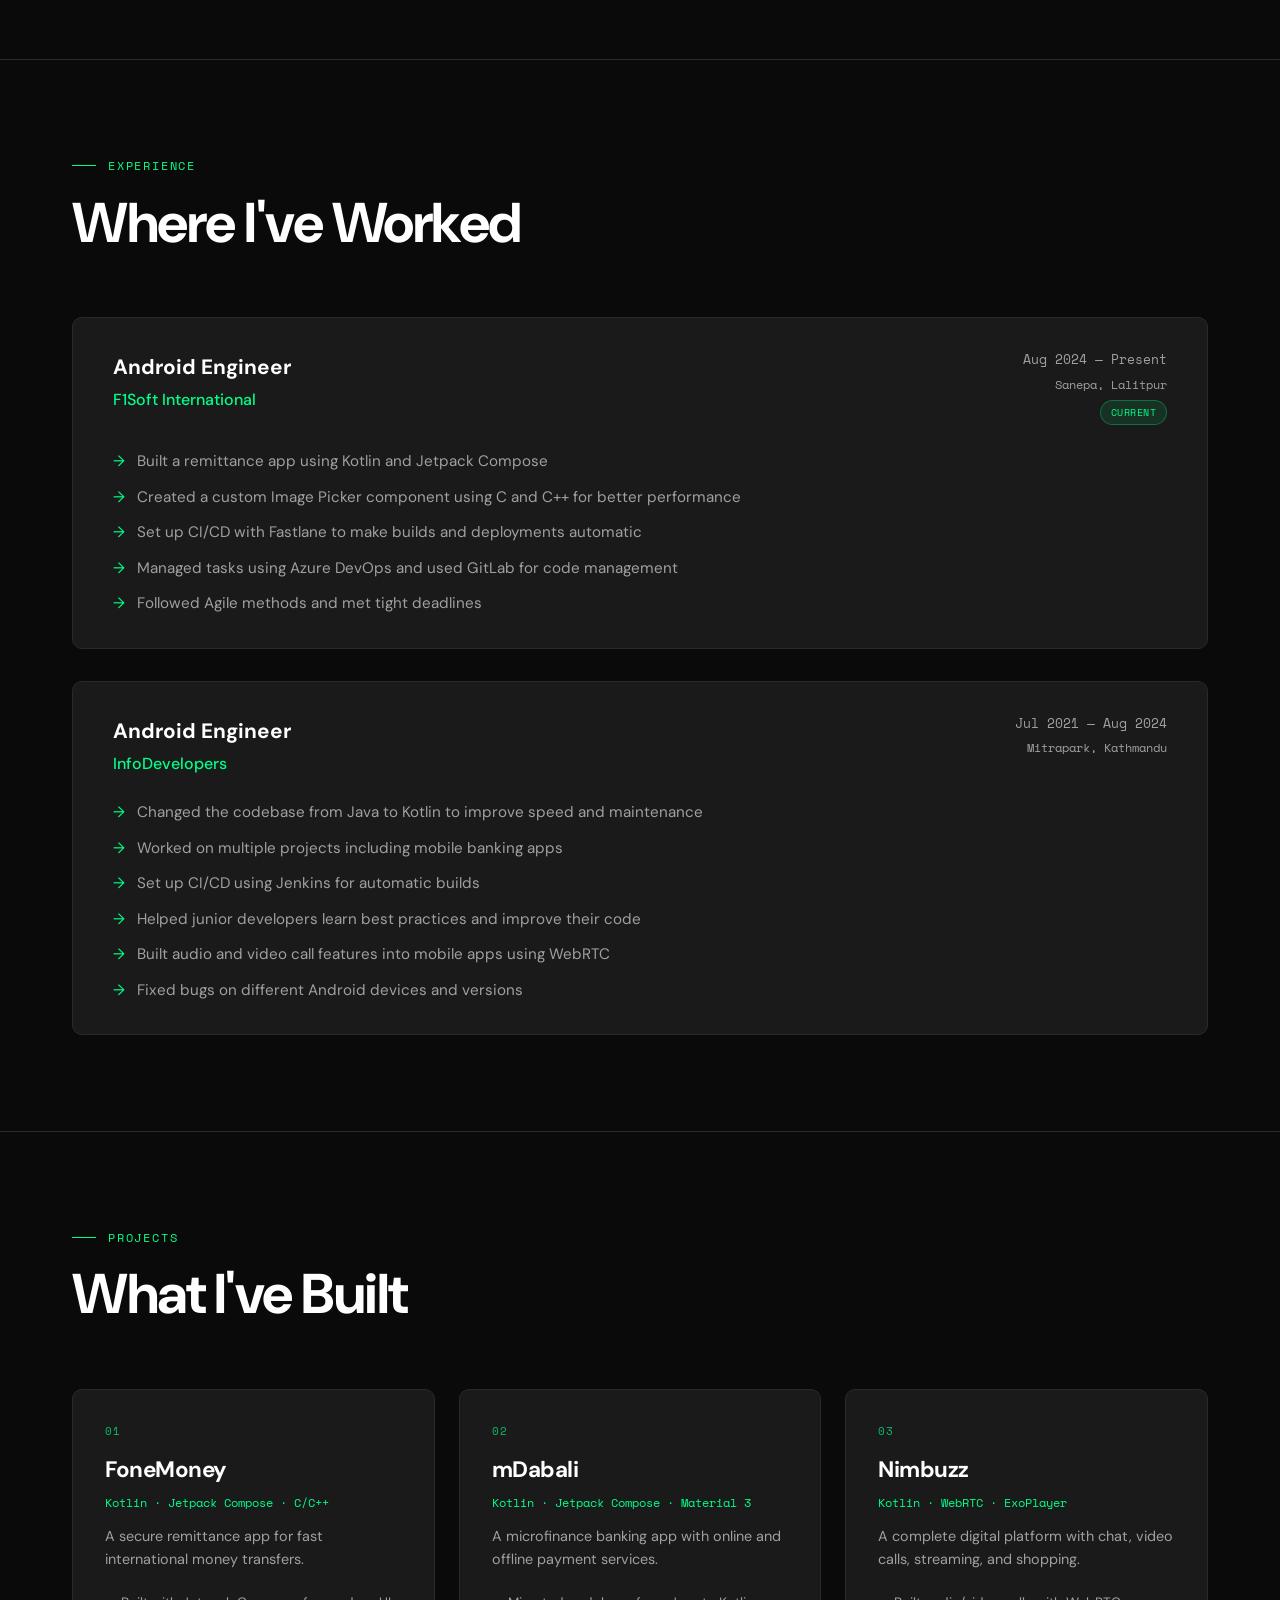
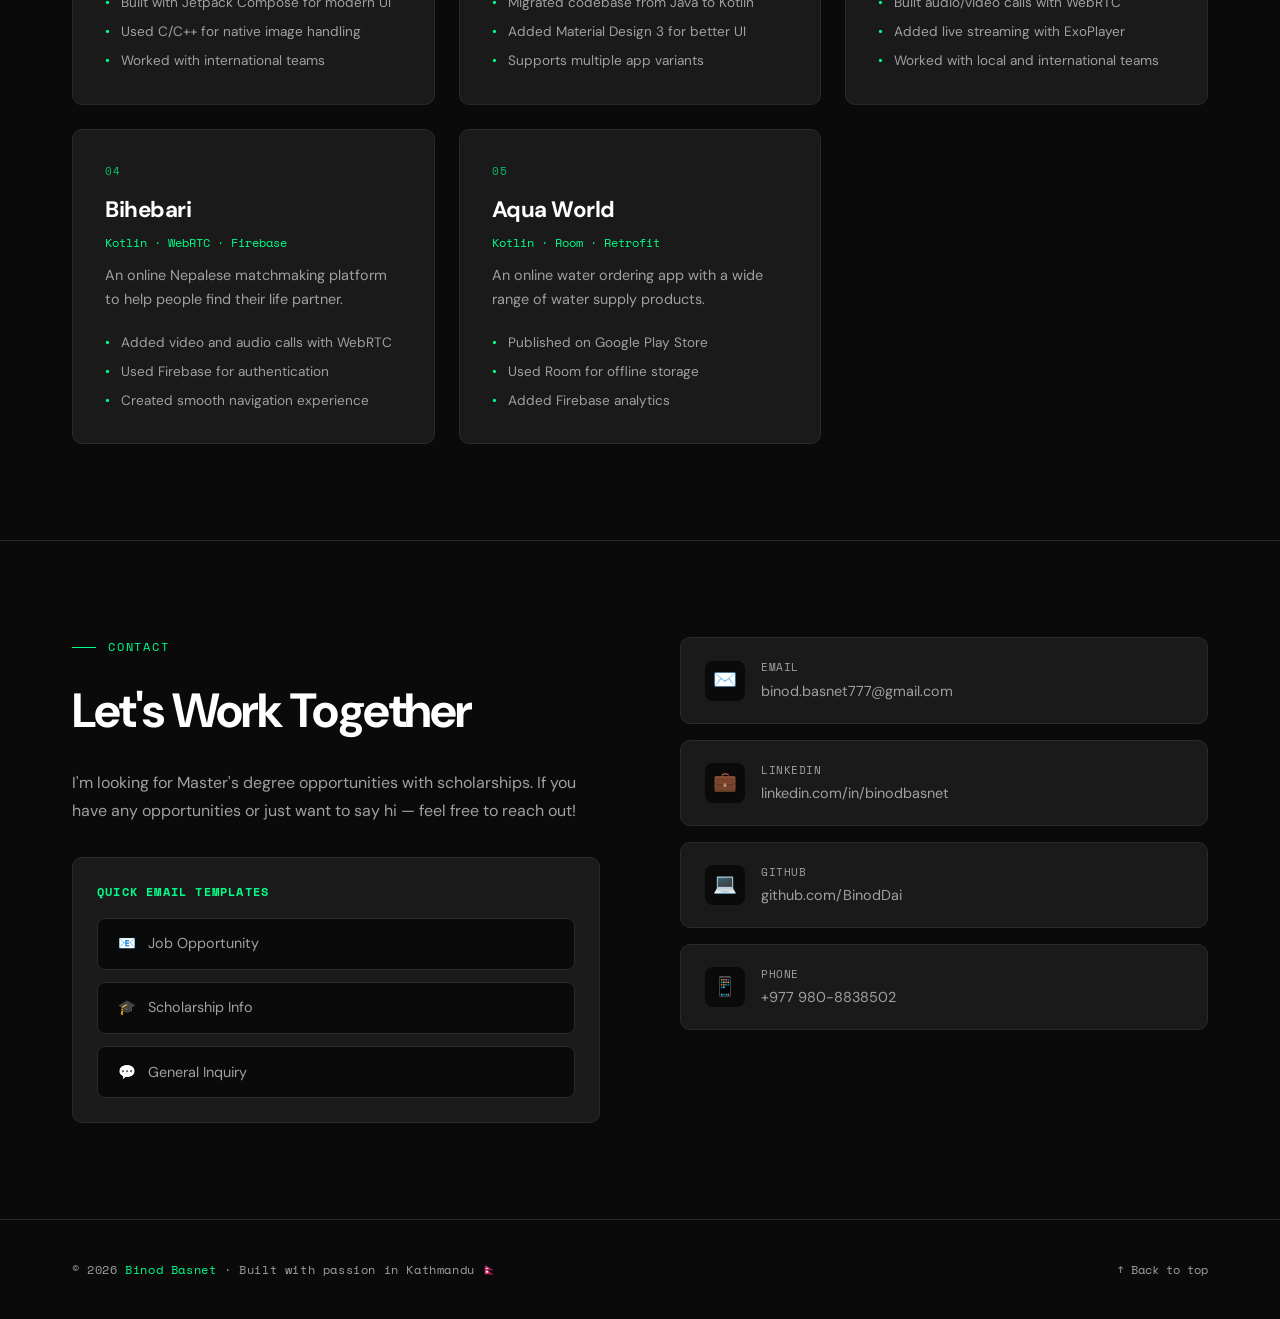
==== commit a3934e50: "Update index.html" ====
--- a/index.html
+++ b/index.html
@@ -8,11 +8,7 @@
     <link rel="preconnect" href="https://fonts.gstatic.com" crossorigin>
     <link href="https://fonts.googleapis.com/css2?family=DM+Sans:wght@400;500;700&family=Space+Mono:wght@400;700&display=swap" rel="stylesheet">
     <style>
-        * {
-            margin: 0;
-            padding: 0;
-            box-sizing: border-box;
-        }
+        * { margin: 0; padding: 0; box-sizing: border-box; }
 
         :root {
             --bg-primary: #0a0a0a;
@@ -24,6 +20,8 @@
             --border: #2a2a2a;
         }
 
+        html { scroll-behavior: smooth; }
+
         body {
             font-family: 'DM Sans', sans-serif;
             background: var(--bg-primary);
@@ -32,911 +30,711 @@
             overflow-x: hidden;
         }
 
+        ::-webkit-scrollbar { width: 4px; }
+        ::-webkit-scrollbar-track { background: var(--bg-primary); }
+        ::-webkit-scrollbar-thumb { background: var(--accent); border-radius: 2px; }
+        ::selection { background: var(--accent); color: #000; }
+
         .grain {
             position: fixed;
-            top: 0;
-            left: 0;
-            width: 100%;
-            height: 100%;
+            top: 0; left: 0;
+            width: 100%; height: 100%;
             pointer-events: none;
             opacity: 0.03;
             z-index: 1000;
             background-image: url("data:image/svg+xml,%3Csvg viewBox='0 0 400 400' xmlns='http://www.w3.org/2000/svg'%3E%3Cfilter id='noiseFilter'%3E%3CfeTurbulence type='fractalNoise' baseFrequency='0.9' numOctaves='4' stitchTiles='stitch'/%3E%3C/filter%3E%3Crect width='100%25' height='100%25' filter='url(%23noiseFilter)'/%3E%3C/svg%3E");
         }
 
-        .container {
-            max-width: 1200px;
-            margin: 0 auto;
-            padding: 0 2rem;
-        }
-
-        /* Navigation */
+        .container { max-width: 1200px; margin: 0 auto; padding: 0 2rem; }
+
+        /* ── NAV ── */
         nav {
             position: fixed;
-            top: 0;
-            left: 0;
-            right: 0;
-            background: rgba(10, 10, 10, 0.8);
+            top: 0; left: 0; right: 0;
+            background: rgba(10,10,10,0.85);
             backdrop-filter: blur(10px);
             border-bottom: 1px solid var(--border);
-            padding: 1.5rem 0;
+            padding: 1.25rem 0;
             z-index: 100;
             animation: slideDown 0.6s ease-out;
         }
 
         @keyframes slideDown {
-            from {
-                transform: translateY(-100%);
-                opacity: 0;
-            }
-            to {
-                transform: translateY(0);
-                opacity: 1;
-            }
-        }
-
-        nav .container {
-            display: flex;
-            justify-content: space-between;
-            align-items: center;
-        }
+            from { transform: translateY(-100%); opacity: 0; }
+            to   { transform: translateY(0);    opacity: 1; }
+        }
+
+        nav .container { display: flex; justify-content: space-between; align-items: center; }
 
         .logo {
             font-family: 'Space Mono', monospace;
-            font-size: 1.2rem;
-            font-weight: 700;
-            color: var(--accent);
-            text-decoration: none;
+            font-size: 1.2rem; font-weight: 700;
+            color: var(--accent); text-decoration: none;
             letter-spacing: -0.5px;
         }
 
-        .nav-links {
-            display: flex;
-            gap: 2rem;
-            list-style: none;
-        }
+        .nav-links { display: flex; gap: 2rem; list-style: none; align-items: center; }
 
         .nav-links a {
             color: var(--text-secondary);
-            text-decoration: none;
-            font-size: 0.95rem;
-            transition: color 0.3s;
-            position: relative;
-        }
-
+            text-decoration: none; font-size: 0.95rem;
+            transition: color 0.2s; position: relative;
+        }
         .nav-links a::after {
-            content: '';
-            position: absolute;
-            bottom: -4px;
-            left: 0;
-            width: 0;
-            height: 1px;
-            background: var(--accent);
-            transition: width 0.3s;
-        }
-
-        .nav-links a:hover {
-            color: var(--text-primary);
-        }
-
-        .nav-links a:hover::after {
-            width: 100%;
-        }
-
-        /* Hero Section */
+            content: ''; position: absolute;
+            bottom: -3px; left: 0;
+            width: 0; height: 1px;
+            background: var(--accent); transition: width 0.3s;
+        }
+        .nav-links a:hover { color: var(--text-primary); }
+        .nav-links a:hover::after { width: 100%; }
+
+        .nav-cv {
+            font-family: 'Space Mono', monospace;
+            font-size: 0.8rem; color: var(--accent);
+            border: 1px solid var(--accent);
+            padding: 0.4rem 1rem; border-radius: 4px;
+            text-decoration: none; transition: all 0.2s;
+        }
+        .nav-cv:hover { background: var(--accent); color: #000; }
+        .nav-cv::after { display: none !important; }
+
+        /* hamburger */
+        .hamburger { display: none; flex-direction: column; gap: 5px; cursor: pointer; background: none; border: none; padding: 4px; }
+        .hamburger span { display: block; width: 24px; height: 2px; background: #fff; border-radius: 2px; transition: all 0.3s; }
+        .hamburger.open span:nth-child(1) { transform: translateY(7px) rotate(45deg); }
+        .hamburger.open span:nth-child(2) { opacity: 0; }
+        .hamburger.open span:nth-child(3) { transform: translateY(-7px) rotate(-45deg); }
+
+        .mobile-menu {
+            display: none; position: fixed;
+            top: 64px; left: 0; right: 0;
+            background: rgba(10,10,10,0.98);
+            backdrop-filter: blur(20px);
+            border-bottom: 1px solid var(--border);
+            padding: 2rem; z-index: 99;
+            flex-direction: column; gap: 1.5rem;
+        }
+        .mobile-menu.open { display: flex; }
+        .mobile-menu a { font-family: 'Space Mono', monospace; font-size: 1rem; color: var(--text-secondary); text-decoration: none; padding: 0.5rem 0; border-bottom: 1px solid var(--border); transition: color 0.2s; }
+        .mobile-menu a:hover { color: var(--accent); }
+
+        /* ── HERO ── */
         .hero {
             min-height: 100vh;
-            display: flex;
-            align-items: center;
+            display: flex; align-items: center;
             padding-top: 80px;
-            position: relative;
-        }
-
-        .hero-content {
-            max-width: 800px;
-        }
+            position: relative; overflow: hidden;
+        }
+        .hero::before {
+            content: '';
+            position: absolute; top: -200px; right: -200px;
+            width: 600px; height: 600px;
+            background: radial-gradient(circle, rgba(0,255,136,0.07) 0%, transparent 70%);
+            pointer-events: none;
+        }
+
+        .hero-content { max-width: 800px; }
 
         .hero-tag {
             font-family: 'Space Mono', monospace;
-            font-size: 0.85rem;
-            color: var(--accent);
-            margin-bottom: 1.5rem;
-            opacity: 0;
-            animation: fadeInUp 0.8s ease-out 0.2s forwards;
-        }
-
-        @keyframes fadeInUp {
-            from {
-                opacity: 0;
-                transform: translateY(20px);
-            }
-            to {
-                opacity: 1;
-                transform: translateY(0);
-            }
-        }
-
-        h1 {
-            font-size: clamp(2.5rem, 8vw, 5rem);
-            font-weight: 700;
-            line-height: 1.1;
-            margin-bottom: 1.5rem;
-            letter-spacing: -2px;
-            opacity: 0;
-            animation: fadeInUp 0.8s ease-out 0.4s forwards;
+            font-size: 0.8rem; color: var(--accent);
+            letter-spacing: 0.1em; margin-bottom: 1.5rem;
+            display: flex; align-items: center; gap: 0.75rem;
+        }
+        .hero-tag::before { content: ''; display: inline-block; width: 32px; height: 1px; background: var(--accent); }
+
+        .hero h1 {
+            font-size: clamp(2.8rem, 8vw, 5.5rem);
+            font-weight: 700; line-height: 1.05;
+            letter-spacing: -2px; margin-bottom: 1.5rem;
         }
 
         .hero-text {
-            font-size: 1.2rem;
-            color: var(--text-secondary);
-            max-width: 600px;
-            margin-bottom: 2.5rem;
-            opacity: 0;
-            animation: fadeInUp 0.8s ease-out 0.6s forwards;
-        }
-
-        .cta-buttons {
-            display: flex;
-            gap: 1rem;
-            flex-wrap: wrap;
-            opacity: 0;
-            animation: fadeInUp 0.8s ease-out 0.8s forwards;
-        }
+            font-size: 1.15rem; color: var(--text-secondary);
+            max-width: 560px; margin-bottom: 2.5rem; line-height: 1.75;
+        }
+
+        .cta-buttons { display: flex; gap: 1rem; flex-wrap: wrap; }
 
         .btn {
-            padding: 1rem 2rem;
-            border-radius: 8px;
-            text-decoration: none;
-            font-weight: 500;
-            transition: all 0.3s;
-            display: inline-block;
-            border: 1px solid transparent;
-        }
-
-        .btn-primary {
-            background: var(--accent);
-            color: var(--bg-primary);
-            border-color: var(--accent);
-        }
-
-        .btn-primary:hover {
-            background: var(--accent-dim);
-            transform: translateY(-2px);
-            box-shadow: 0 10px 30px rgba(0, 255, 136, 0.2);
-        }
-
-        .btn-secondary {
-            background: transparent;
-            color: var(--text-primary);
-            border-color: var(--border);
-        }
-
-        .btn-secondary:hover {
-            border-color: var(--accent);
-            color: var(--accent);
-        }
-
-        /* Section Styles */
-        section {
-            padding: 6rem 0;
-            border-top: 1px solid var(--border);
-        }
-
-        .section-header {
-            margin-bottom: 4rem;
-        }
-
+            display: inline-flex; align-items: center; gap: 0.5rem;
+            padding: 0.9rem 2rem; border-radius: 6px;
+            font-family: 'Space Mono', monospace; font-size: 0.82rem;
+            font-weight: 400; text-decoration: none;
+            transition: all 0.25s; cursor: pointer; border: none;
+            letter-spacing: 0.03em;
+        }
+        .btn-primary { background: var(--accent); color: #000; }
+        .btn-primary:hover { background: var(--accent-dim); transform: translateY(-2px); box-shadow: 0 8px 24px rgba(0,255,136,0.2); }
+        .btn-secondary { background: transparent; color: var(--text-primary); border: 1px solid var(--border); }
+        .btn-secondary:hover { border-color: var(--accent); color: var(--accent); transform: translateY(-2px); }
+
+        /* ── SECTIONS ── */
+        section { padding: 6rem 0; border-top: 1px solid var(--border); }
+
+        .section-header { margin-bottom: 4rem; }
         .section-tag {
             font-family: 'Space Mono', monospace;
-            font-size: 0.85rem;
-            color: var(--accent);
+            font-size: 0.75rem; color: var(--accent);
+            letter-spacing: 0.15em; text-transform: uppercase;
             margin-bottom: 1rem;
-        }
+            display: flex; align-items: center; gap: 0.75rem;
+        }
+        .section-tag::before { content: ''; display: inline-block; width: 24px; height: 1px; background: var(--accent); }
 
         .section-title {
-            font-size: clamp(2rem, 5vw, 3rem);
-            font-weight: 700;
-            margin-bottom: 1rem;
-            letter-spacing: -1px;
-        }
-
-        .section-description {
-            font-size: 1.1rem;
-            color: var(--text-secondary);
-            max-width: 600px;
-        }
-
-        /* About Section */
+            font-size: clamp(2rem, 5vw, 3.5rem);
+            font-weight: 700; letter-spacing: -1.5px; line-height: 1.1;
+        }
+
+        /* ── ABOUT ── */
         .about-grid {
             display: grid;
-            grid-template-columns: 300px 1fr 1fr;
-            gap: 4rem;
-            align-items: start;
-        }
-
+            grid-template-columns: 280px 1fr 1fr;
+            gap: 4rem; align-items: start;
+        }
+
+        .profile-photo-wrap { position: relative; }
         .profile-photo {
-            position: relative;
-        }
-
-        .profile-photo img {
-            width: 100%;
-            border-radius: 12px;
+            width: 100%; border-radius: 10px;
             border: 2px solid var(--border);
-            transition: all 0.3s;
-        }
-
-        .profile-photo img:hover {
-            border-color: var(--accent);
-            transform: translateY(-8px);
-            box-shadow: 0 20px 40px rgba(0, 255, 136, 0.2);
-        }
+            display: block; filter: grayscale(15%);
+            transition: filter 0.3s, border-color 0.3s;
+        }
+        .profile-photo-wrap:hover .profile-photo { filter: grayscale(0%); border-color: var(--accent); }
 
         .about-text p {
-            margin-bottom: 1.5rem;
-            color: var(--text-secondary);
-            font-size: 1.05rem;
-        }
-
-        .skills-list {
-            display: grid;
-            gap: 2rem;
-        }
+            color: var(--text-secondary); margin-bottom: 1.25rem;
+            font-size: 1rem; line-height: 1.8;
+        }
+
+        .skills-list { display: grid; gap: 2rem; }
 
         .skill-category h3 {
-            font-size: 1.1rem;
-            margin-bottom: 1rem;
-            color: var(--accent);
-        }
-
-        .skill-tags {
-            display: flex;
-            flex-wrap: wrap;
-            gap: 0.5rem;
-        }
+            font-family: 'Space Mono', monospace;
+            font-size: 0.75rem; color: var(--accent);
+            letter-spacing: 0.1em; text-transform: uppercase;
+            margin-bottom: 0.75rem;
+        }
+
+        .skill-tags { display: flex; flex-wrap: wrap; gap: 0.5rem; }
 
         .skill-tag {
-            padding: 0.5rem 1rem;
-            background: var(--bg-secondary);
-            border: 1px solid var(--border);
-            border-radius: 6px;
-            font-size: 0.9rem;
-            color: var(--text-secondary);
-            transition: all 0.3s;
-        }
-
-        .skill-tag:hover {
-            border-color: var(--accent);
-            color: var(--text-primary);
-            transform: translateY(-2px);
-        }
-
-        /* Experience Section */
-        .experience-list {
-            display: flex;
-            flex-direction: column;
-            gap: 3rem;
-        }
+            font-family: 'Space Mono', monospace;
+            font-size: 0.75rem; color: var(--text-secondary);
+            background: var(--bg-secondary); border: 1px solid var(--border);
+            padding: 0.35rem 0.75rem; border-radius: 4px;
+            transition: all 0.2s;
+        }
+        .skill-tag:hover { border-color: var(--accent); color: var(--accent); }
+
+        /* ── EXPERIENCE ── */
+        .experience-list { display: flex; flex-direction: column; gap: 2rem; }
 
         .experience-item {
-            padding: 2rem;
-            background: var(--bg-secondary);
-            border: 1px solid var(--border);
-            border-radius: 12px;
-            transition: all 0.3s;
-        }
-
-        .experience-item:hover {
-            border-color: var(--accent);
-            transform: translateX(8px);
-        }
+            background: var(--bg-secondary); border: 1px solid var(--border);
+            border-radius: 10px; padding: 2rem 2.5rem;
+            transition: border-color 0.3s, transform 0.3s;
+            position: relative; overflow: hidden;
+        }
+        .experience-item::before {
+            content: ''; position: absolute;
+            left: 0; top: 0; bottom: 0; width: 3px;
+            background: var(--accent);
+            transform: scaleY(0); transition: transform 0.3s;
+            border-radius: 0 2px 2px 0;
+        }
+        .experience-item:hover { border-color: #333; transform: translateX(6px); }
+        .experience-item:hover::before { transform: scaleY(1); }
 
         .experience-header {
-            display: flex;
-            justify-content: space-between;
-            align-items: start;
-            margin-bottom: 1rem;
-            flex-wrap: wrap;
-            gap: 1rem;
-        }
-
-        .experience-title h3 {
-            font-size: 1.4rem;
-            margin-bottom: 0.3rem;
-        }
-
-        .company {
-            color: var(--accent);
-            font-size: 1.1rem;
-        }
-
-        .experience-meta {
-            text-align: right;
-        }
-
-        .duration {
-            font-family: 'Space Mono', monospace;
-            font-size: 0.85rem;
-            color: var(--text-secondary);
-        }
-
-        .location {
-            font-size: 0.9rem;
-            color: var(--text-secondary);
-        }
-
-        .experience-description {
-            list-style: none;
-            color: var(--text-secondary);
-        }
-
+            display: flex; justify-content: space-between;
+            align-items: flex-start; margin-bottom: 1.5rem; gap: 1rem;
+        }
+
+        .experience-title h3 { font-size: 1.3rem; font-weight: 700; margin-bottom: 0.25rem; }
+        .company { color: var(--accent); font-size: 1rem; font-weight: 500; }
+
+        .experience-meta { text-align: right; }
+        .duration { font-family: 'Space Mono', monospace; font-size: 0.8rem; color: var(--text-secondary); margin-bottom: 0.25rem; }
+        .location { font-family: 'Space Mono', monospace; font-size: 0.75rem; color: var(--text-secondary); }
+        .current-badge {
+            display: inline-block; margin-top: 0.4rem;
+            background: rgba(0,255,136,0.1); color: var(--accent);
+            border: 1px solid rgba(0,255,136,0.3);
+            font-family: 'Space Mono', monospace; font-size: 0.65rem;
+            padding: 0.2rem 0.6rem; border-radius: 999px; letter-spacing: 0.05em;
+        }
+
+        .experience-description { list-style: none; display: flex; flex-direction: column; gap: 0.7rem; }
         .experience-description li {
-            padding-left: 1.5rem;
-            margin-bottom: 0.8rem;
-            position: relative;
-        }
-
-        .experience-description li::before {
-            content: '→';
-            position: absolute;
-            left: 0;
-            color: var(--accent);
-        }
-
-        /* Projects Section */
+            font-size: 0.95rem; color: var(--text-secondary);
+            padding-left: 1.5rem; position: relative;
+        }
+        .experience-description li::before { content: '→'; position: absolute; left: 0; color: var(--accent); }
+
+        /* ── PROJECTS ── */
         .projects-grid {
             display: grid;
-            grid-template-columns: repeat(auto-fit, minmax(320px, 1fr));
-            gap: 2rem;
+            grid-template-columns: repeat(auto-fill, minmax(340px, 1fr));
+            gap: 1.5rem;
         }
 
         .project-card {
-            background: var(--bg-secondary);
-            border: 1px solid var(--border);
-            border-radius: 12px;
-            padding: 2rem;
-            transition: all 0.3s;
-            cursor: pointer;
-        }
-
-        .project-card:hover {
-            border-color: var(--accent);
-            transform: translateY(-8px);
-            box-shadow: 0 20px 40px rgba(0, 255, 136, 0.1);
-        }
-
-        .project-card h3 {
-            font-size: 1.5rem;
-            margin-bottom: 0.5rem;
-        }
-
-        .project-tech {
-            font-family: 'Space Mono', monospace;
-            font-size: 0.8rem;
-            color: var(--accent);
+            background: var(--bg-secondary); border: 1px solid var(--border);
+            border-radius: 10px; padding: 2rem;
+            transition: all 0.3s; position: relative; overflow: hidden;
+        }
+        .project-card::after {
+            content: ''; position: absolute;
+            bottom: 0; left: 0; right: 0; height: 2px;
+            background: linear-gradient(to right, var(--accent), transparent);
+            transform: scaleX(0); transform-origin: left; transition: transform 0.3s;
+        }
+        .project-card:hover { border-color: #333; transform: translateY(-6px); box-shadow: 0 20px 40px rgba(0,0,0,0.4); }
+        .project-card:hover::after { transform: scaleX(1); }
+
+        .project-num { font-family: 'Space Mono', monospace; font-size: 0.7rem; color: var(--accent); letter-spacing: 0.1em; margin-bottom: 0.75rem; opacity: 0.7; }
+        .project-name { font-size: 1.4rem; font-weight: 700; margin-bottom: 0.4rem; letter-spacing: -0.5px; }
+        .project-tech { font-family: 'Space Mono', monospace; font-size: 0.72rem; color: var(--accent); margin-bottom: 0.75rem; }
+        .project-desc { font-size: 0.9rem; color: var(--text-secondary); margin-bottom: 1.25rem; line-height: 1.65; }
+        .project-points { list-style: none; display: flex; flex-direction: column; gap: 0.45rem; }
+        .project-points li { font-size: 0.85rem; color: var(--text-secondary); padding-left: 1rem; position: relative; }
+        .project-points li::before { content: '•'; position: absolute; left: 0; color: var(--accent); }
+
+        /* ── CONTACT ── */
+        .contact-grid { display: grid; grid-template-columns: 1fr 1fr; gap: 5rem; align-items: start; }
+
+        .contact-text h2 { font-size: clamp(2rem, 4vw, 3rem); font-weight: 700; letter-spacing: -1.5px; margin-bottom: 1.25rem; }
+        .contact-text p { font-size: 1rem; color: var(--text-secondary); line-height: 1.75; margin-bottom: 2rem; }
+
+        .email-template-box {
+            background: var(--bg-secondary); border: 1px solid var(--border);
+            border-radius: 10px; padding: 1.5rem;
+        }
+        .email-template-box h3 {
+            font-family: 'Space Mono', monospace; font-size: 0.75rem;
+            color: var(--accent); letter-spacing: 0.1em; text-transform: uppercase;
             margin-bottom: 1rem;
         }
-
-        .project-description {
-            color: var(--text-secondary);
-            margin-bottom: 1.5rem;
-            font-size: 0.95rem;
-        }
-
-        .project-highlights {
-            list-style: none;
-            color: var(--text-secondary);
-            font-size: 0.9rem;
-        }
-
-        .project-highlights li {
-            padding-left: 1rem;
-            margin-bottom: 0.5rem;
-            position: relative;
-        }
-
-        .project-highlights li::before {
-            content: '•';
-            position: absolute;
-            left: 0;
-            color: var(--accent);
-        }
-
-        /* Contact Section */
-        .contact-grid {
-            display: grid;
-            grid-template-columns: 1fr 1fr;
-            gap: 4rem;
-            align-items: center;
-        }
-
-        .contact-text h2 {
-            font-size: clamp(2rem, 5vw, 3.5rem);
-            margin-bottom: 1.5rem;
-        }
-
-        .contact-text p {
-            font-size: 1.1rem;
-            color: var(--text-secondary);
-            margin-bottom: 2rem;
-        }
-
-        .contact-links {
-            display: flex;
-            flex-direction: column;
-            gap: 1rem;
-        }
+        .email-btns { display: flex; flex-direction: column; gap: 0.75rem; }
+        .email-btn {
+            display: flex; align-items: center; gap: 0.75rem;
+            padding: 0.85rem 1.25rem;
+            background: var(--bg-primary); border: 1px solid var(--border);
+            border-radius: 8px; color: var(--text-secondary);
+            text-decoration: none; font-size: 0.9rem;
+            transition: all 0.25s; cursor: pointer; font-family: 'DM Sans', sans-serif;
+        }
+        .email-btn:hover { border-color: var(--accent); color: var(--text-primary); transform: translateX(6px); }
+        .email-btn .arrow { margin-left: auto; color: var(--accent); opacity: 0; transition: opacity 0.2s, transform 0.2s; }
+        .email-btn:hover .arrow { opacity: 1; transform: translateX(4px); }
+
+        .contact-links { display: flex; flex-direction: column; gap: 1rem; }
 
         .contact-link {
-            display: flex;
-            align-items: center;
-            gap: 1rem;
-            padding: 1rem;
-            background: var(--bg-secondary);
-            border: 1px solid var(--border);
-            border-radius: 8px;
-            text-decoration: none;
-            color: var(--text-primary);
-            transition: all 0.3s;
-        }
-
-        .contact-link:hover {
-            border-color: var(--accent);
-            transform: translateX(8px);
-        }
+            display: flex; align-items: center; gap: 1rem;
+            padding: 1.25rem 1.5rem;
+            background: var(--bg-secondary); border: 1px solid var(--border);
+            border-radius: 10px; text-decoration: none; color: var(--text-primary);
+            transition: all 0.25s;
+        }
+        .contact-link:hover { border-color: var(--accent); transform: translateX(8px); }
 
         .contact-link-icon {
-            width: 24px;
-            height: 24px;
-            color: var(--accent);
-        }
-
-        .contact-link-text {
-            flex: 1;
-        }
-
-        .contact-link-label {
-            font-size: 0.85rem;
-            color: var(--text-secondary);
-        }
-
-        .contact-link-value {
-            font-weight: 500;
-        }
-
-        /* Footer */
-        footer {
-            border-top: 1px solid var(--border);
-            padding: 3rem 0;
-            text-align: center;
-        }
-
-        footer p {
-            color: var(--text-secondary);
-            font-size: 0.9rem;
-        }
-
-        /* Responsive */
+            width: 40px; height: 40px; background: var(--bg-primary);
+            border-radius: 8px; display: flex; align-items: center;
+            justify-content: center; font-size: 1.2rem; flex-shrink: 0;
+            transition: background 0.25s;
+        }
+        .contact-link:hover .contact-link-icon { background: rgba(0,255,136,0.1); }
+        .contact-link-label { font-family: 'Space Mono', monospace; font-size: 0.7rem; color: var(--text-secondary); text-transform: uppercase; letter-spacing: 0.05em; margin-bottom: 0.2rem; }
+        .contact-link-value { font-size: 0.9rem; color: var(--text-secondary); }
+
+        /* ── FOOTER ── */
+        footer { border-top: 1px solid var(--border); padding: 2.5rem 0; }
+        footer .container { display: flex; justify-content: space-between; align-items: center; flex-wrap: wrap; gap: 1rem; }
+        footer p { font-family: 'Space Mono', monospace; font-size: 0.75rem; color: var(--text-secondary); letter-spacing: 0.05em; }
+        .footer-accent { color: var(--accent); }
+        .back-top { font-family: 'Space Mono', monospace; font-size: 0.75rem; color: var(--text-secondary); text-decoration: none; transition: color 0.2s; }
+        .back-top:hover { color: var(--accent); }
+
+        /* ── RESPONSIVE ── */
+        @media (max-width: 1024px) {
+            .about-grid { grid-template-columns: 220px 1fr; gap: 3rem; }
+            .skills-list { grid-column: 1 / -1; }
+            .contact-grid { gap: 3rem; }
+        }
+
         @media (max-width: 768px) {
-            .container {
-                padding: 0 1rem;
-            }
-
-            nav .container {
-                padding: 0 1rem;
-            }
-
-            .nav-links {
-                gap: 1rem;
-                font-size: 0.85rem;
-            }
-
-            .logo {
-                font-size: 1rem;
-            }
-
-            .hero {
-                min-height: auto;
-                padding: 2rem 0;
-            }
-
-            .hero-text {
-                font-size: 1rem;
-            }
-
-            .cta-buttons {
-                flex-direction: column;
-                width: 100%;
-            }
-
-            .btn {
-                width: 100%;
-                text-align: center;
-            }
-
-            .about-grid {
-                grid-template-columns: 1fr;
-                gap: 2rem;
-            }
-
-            .profile-photo {
-                max-width: 200px;
-                margin: 0 auto;
-            }
-
-            .about-text p {
-                font-size: 1rem;
-            }
-
-            .contact-grid {
-                grid-template-columns: 1fr;
-                gap: 2rem;
-            }
-
-            .contact-text h2 {
-                font-size: 2rem;
-            }
-
-            .contact-text p {
-                font-size: 1rem;
-            }
-
-            .experience-header {
-                flex-direction: column;
-            }
-
-            .experience-meta {
-                text-align: left;
-            }
-
-            .experience-item {
-                padding: 1.5rem;
-            }
-
-            h1 {
-                font-size: 2rem;
-            }
-
-            .section-title {
-                font-size: 1.75rem;
-            }
-
-            section {
-                padding: 3rem 0;
-            }
-
-            .projects-grid {
-                grid-template-columns: 1fr;
-            }
-
-            .project-card {
-                padding: 1.5rem;
-            }
+            .nav-links { display: none; }
+            .hamburger { display: flex; }
+
+            section { padding: 4rem 0; }
+            .section-title { letter-spacing: -1px; }
+
+            .about-grid { grid-template-columns: 1fr; gap: 2rem; }
+            .profile-photo-wrap { max-width: 220px; margin: 0 auto; }
+
+            .experience-header { flex-direction: column; gap: 0.5rem; }
+            .experience-meta { text-align: left; }
+            .experience-item { padding: 1.5rem; }
+
+            .projects-grid { grid-template-columns: 1fr; }
+
+            .contact-grid { grid-template-columns: 1fr; gap: 2.5rem; }
+
+            .cta-buttons { flex-direction: column; }
+            .btn { width: 100%; justify-content: center; }
         }
 
         @media (max-width: 480px) {
-            .nav-links {
-                display: none;
-            }
-
-            h1 {
-                font-size: 1.75rem;
-                letter-spacing: -1px;
-            }
-
-            .hero-tag {
-                font-size: 0.75rem;
-            }
-
-            .section-tag {
-                font-size: 0.75rem;
-            }
-
-            .section-title {
-                font-size: 1.5rem;
-            }
-        }
-
-        /* Scroll animations */
-        .fade-in {
-            opacity: 0;
-            transform: translateY(30px);
-            transition: opacity 0.6s ease-out, transform 0.6s ease-out;
-        }
-
-        .fade-in.visible {
-            opacity: 1;
-            transform: translateY(0);
+            nav { padding: 1rem 0; }
+            .hero { padding: 70px 0 3rem; }
+            .hero h1 { letter-spacing: -1.5px; }
+            .section-title { font-size: 1.8rem; }
         }
     </style>
 </head>
 <body>
-    <div class="grain"></div>
-    
-    <nav>
-        <div class="container">
-            <a href="#" class="logo">BB</a>
-            <ul class="nav-links">
-                <li><a href="#about">About</a></li>
-                <li><a href="#experience">Experience</a></li>
-                <li><a href="#projects">Projects</a></li>
-                <li><a href="#contact">Contact</a></li>
-            </ul>
+
+<div class="grain"></div>
+
+<!-- NAV -->
+<nav>
+    <div class="container">
+        <a href="#hero" class="logo">BB.</a>
+        <ul class="nav-links">
+            <li><a href="#about">About</a></li>
+            <li><a href="#experience">Experience</a></li>
+            <li><a href="#projects">Projects</a></li>
+            <li><a href="#contact">Contact</a></li>
+            <li><a href="Binod_Basnet_CV.pdf" download class="nav-cv">↓ CV</a></li>
+        </ul>
+        <button class="hamburger" id="hamburger" aria-label="Menu">
+            <span></span><span></span><span></span>
+        </button>
+    </div>
+</nav>
+
+<!-- MOBILE MENU -->
+<div class="mobile-menu" id="mobileMenu">
+    <a href="#about" class="mob-link">About</a>
+    <a href="#experience" class="mob-link">Experience</a>
+    <a href="#projects" class="mob-link">Projects</a>
+    <a href="#contact" class="mob-link">Contact</a>
+    <a href="Binod_Basnet_CV.pdf" download>↓ Download CV</a>
+</div>
+
+<!-- HERO -->
+<section class="hero" id="hero">
+    <div class="container">
+        <div class="hero-content">
+            <div class="hero-tag">Android Engineer · Kathmandu, Nepal</div>
+            <h1>Building Mobile<br>Apps That<br>People Love.</h1>
+            <p class="hero-text">
+                I'm Binod Basnet — an Android Engineer creating high-quality apps using Kotlin, Jetpack Compose, and modern Android architecture.
+            </p>
+            <div class="cta-buttons">
+                <a href="#projects" class="btn btn-primary">View My Work →</a>
+                <a href="Binod_Basnet_CV.pdf" download class="btn btn-secondary">↓ Download CV</a>
+                <a href="#contact" class="btn btn-secondary">Get In Touch</a>
+            </div>
         </div>
-    </nav>
-
-    <section class="hero">
-        <div class="container">
-            <div class="hero-content">
-                <div class="hero-tag">Android Engineer from Nepal</div>
-                <h1>Building Mobile Apps That People Love</h1>
-                <p class="hero-text">
-                    I'm Binod Basnet, an Android Engineer creating high-quality mobile apps. I turn ideas into real products using Kotlin, Jetpack Compose, and modern Android tools.
-                </p>
-                <div class="cta-buttons">
-                    <a href="#projects" class="btn btn-primary">View My Work</a>
-                    <a href="Binod_Basnet_CV.pdf" class="btn btn-secondary" download>Download CV</a>
-                    <a href="#contact" class="btn btn-secondary">Get In Touch</a>
-                </div>
-            </div>
+    </div>
+</section>
+
+<!-- ABOUT -->
+<section id="about">
+    <div class="container">
+        <div class="section-header">
+            <div class="section-tag">About Me</div>
+            <h2 class="section-title">Who I Am</h2>
         </div>
-    </section>
-
-    <section id="about">
-        <div class="container">
-            <div class="section-header fade-in">
-                <div class="section-tag">About Me</div>
-                <h2 class="section-title">Who I Am</h2>
-            </div>
-            <div class="about-grid">
-                <div class="profile-photo fade-in">
-                    <img src="profile.jpg" alt="Binod Basnet">
-                </div>
-                <div class="about-text fade-in">
-                    <p>
-                        I'm an Android Engineer based in Kathmandu, Nepal. I graduated from Texas International College with a degree in Computer Science and Information Technology.
-                    </p>
-                    <p>
-                        I've worked on different types of apps - from banking and fintech to matchmaking and live streaming. I love solving problems and building features that make apps better for users.
-                    </p>
-                    <p>
-                        Right now, I'm working at F1Soft International where I build remittance apps and help teams deliver quality software. I'm also planning to pursue my Master's degree if I get a scholarship.
-                    </p>
-                </div>
-                <div class="skills-list fade-in">
-                    <div class="skill-category">
-                        <h3>Languages</h3>
-                        <div class="skill-tags">
-                            <span class="skill-tag">Kotlin</span>
-                            <span class="skill-tag">Java</span>
-                            <span class="skill-tag">C</span>
-                            <span class="skill-tag">C++</span>
-                        </div>
-                    </div>
-                    <div class="skill-category">
-                        <h3>Frameworks & Technologies</h3>
-                        <div class="skill-tags">
-                            <span class="skill-tag">Jetpack Compose</span>
-                            <span class="skill-tag">Hilt</span>
-                            <span class="skill-tag">Retrofit</span>
-                            <span class="skill-tag">Room</span>
-                            <span class="skill-tag">Firebase</span>
-                            <span class="skill-tag">WebRTC</span>
-                            <span class="skill-tag">Coroutines</span>
-                        </div>
-                    </div>
-                    <div class="skill-category">
-                        <h3>Tools</h3>
-                        <div class="skill-tags">
-                            <span class="skill-tag">Android Studio</span>
-                            <span class="skill-tag">Git</span>
-                            <span class="skill-tag">Jenkins</span>
-                            <span class="skill-tag">Fastlane</span>
-                            <span class="skill-tag">Jira</span>
-                        </div>
+        <div class="about-grid">
+            <div class="profile-photo-wrap">
+                <img src="profile.jpg" alt="Binod Basnet" class="profile-photo">
+            </div>
+            <div class="about-text">
+                <p>I'm an Android Engineer based in Kathmandu, Nepal. I graduated from Texas International College with a degree in Computer Science and Information Technology.</p>
+                <p>I've worked on different types of apps — from banking and fintech to matchmaking and live streaming. I love solving problems and building features that make apps better for users.</p>
+                <p>Right now, I'm working at F1Soft International where I build remittance apps and help teams deliver quality software. I'm also planning to pursue my Master's degree if I get a scholarship.</p>
+            </div>
+            <div class="skills-list">
+                <div class="skill-category">
+                    <h3>Languages</h3>
+                    <div class="skill-tags">
+                        <span class="skill-tag">Kotlin</span>
+                        <span class="skill-tag">Java</span>
+                        <span class="skill-tag">C</span>
+                        <span class="skill-tag">C++</span>
                     </div>
                 </div>
-            </div>
-        </div>
-    </section>
-
-    <section id="experience">
-        <div class="container">
-            <div class="section-header fade-in">
-                <div class="section-tag">Experience</div>
-                <h2 class="section-title">Where I've Worked</h2>
-            </div>
-            <div class="experience-list">
-                <div class="experience-item fade-in">
-                    <div class="experience-header">
-                        <div class="experience-title">
-                            <h3>Android Engineer</h3>
-                            <div class="company">F1Soft International</div>
-                        </div>
-                        <div class="experience-meta">
-                            <div class="duration">Aug 2024 - Present</div>
-                            <div class="location">Sanepa, Lalitpur</div>
-                        </div>
-                    </div>
-                    <ul class="experience-description">
-                        <li>Built a remittance app using Kotlin and Jetpack Compose</li>
-                        <li>Created a custom Image Picker component using C and C++ for better performance</li>
-                        <li>Set up CI/CD with Fastlane to make builds and deployments automatic</li>
-                        <li>Managed tasks using Azure DevOps and used GitLab for code management</li>
-                        <li>Followed Agile methods and met tight deadlines</li>
-                    </ul>
-                </div>
-
-                <div class="experience-item fade-in">
-                    <div class="experience-header">
-                        <div class="experience-title">
-                            <h3>Android Engineer</h3>
-                            <div class="company">InfoDevelopers</div>
-                        </div>
-                        <div class="experience-meta">
-                            <div class="duration">Jul 2021 - Aug 2024</div>
-                            <div class="location">Mitrapark, Kathmandu</div>
-                        </div>
-                    </div>
-                    <ul class="experience-description">
-                        <li>Changed the codebase from Java to Kotlin to improve speed and maintenance</li>
-                        <li>Worked on multiple projects including mobile banking apps</li>
-                        <li>Set up CI/CD using Jenkins for automatic builds</li>
-                        <li>Helped junior developers learn best practices and improve their code</li>
-                        <li>Built audio and video call features into mobile apps using WebRTC</li>
-                        <li>Fixed bugs on different Android devices and versions</li>
-                    </ul>
-                </div>
-            </div>
-        </div>
-    </section>
-
-    <section id="projects">
-        <div class="container">
-            <div class="section-header fade-in">
-                <div class="section-tag">Projects</div>
-                <h2 class="section-title">What I've Built</h2>
-            </div>
-            <div class="projects-grid">
-                <div class="project-card fade-in">
-                    <h3>FoneMoney</h3>
-                    <div class="project-tech">Kotlin • Jetpack Compose • C/C++</div>
-                    <p class="project-description">
-                        A secure remittance app for fast international money transfers.
-                    </p>
-                    <ul class="project-highlights">
-                        <li>Built with Jetpack Compose for modern UI</li>
-                        <li>Used C/C++ for native image handling</li>
-                        <li>Worked with international teams</li>
-                    </ul>
-                </div>
-
-                <div class="project-card fade-in">
-                    <h3>mDabali</h3>
-                    <div class="project-tech">Kotlin • Jetpack Compose • Material 3</div>
-                    <p class="project-description">
-                        A microfinance banking app with online and offline payment services.
-                    </p>
-                    <ul class="project-highlights">
-                        <li>Changed codebase from Java to Kotlin</li>
-                        <li>Added Material Design 3 for better UI</li>
-                        <li>Supports multiple app variants</li>
-                    </ul>
-                </div>
-
-                <div class="project-card fade-in">
-                    <h3>Nimbuzz</h3>
-                    <div class="project-tech">Kotlin • WebRTC • ExoPlayer</div>
-                    <p class="project-description">
-                        A complete digital platform with chat, video calls, streaming, and shopping.
-                    </p>
-                    <ul class="project-highlights">
-                        <li>Built audio/video calls with WebRTC</li>
-                        <li>Added live streaming with ExoPlayer</li>
-                        <li>Worked with local and international teams</li>
-                    </ul>
-                </div>
-
-                <div class="project-card fade-in">
-                    <h3>Bihebari</h3>
-                    <div class="project-tech">Kotlin • WebRTC • Firebase</div>
-                    <p class="project-description">
-                        An online Nepalese matchmaking platform to help people find their life partner.
-                    </p>
-                    <ul class="project-highlights">
-                        <li>Added video and audio calls with WebRTC</li>
-                        <li>Used Firebase for authentication</li>
-                        <li>Created smooth navigation experience</li>
-                    </ul>
-                </div>
-
-                <div class="project-card fade-in">
-                    <h3>Aqua World App</h3>
-                    <div class="project-tech">Kotlin • Room • Retrofit</div>
-                    <p class="project-description">
-                        An online water ordering app with a wide range of water supply products.
-                    </p>
-                    <ul class="project-highlights">
-                        <li>Published on Google Play Store</li>
-                        <li>Used Room for offline storage</li>
-                        <li>Added Firebase analytics</li>
-                    </ul>
-                </div>
-            </div>
-        </div>
-    </section>
-
-    <section id="contact">
-        <div class="container">
-            <div class="contact-grid">
-                <div class="contact-text fade-in">
-                    <h2>Let's Work Together</h2>
-                    <p>
-                        I'm looking for Master's degree opportunities with scholarships. If you have any opportunities or just want to say hi, feel free to reach out!
-                    </p>
-                    
-                    <div style="margin-top: 2rem; padding: 1.5rem; background: var(--bg-secondary); border: 1px solid var(--border); border-radius: 8px;">
-                        <h3 style="font-size: 1.1rem; margin-bottom: 1rem; color: var(--accent);">Quick Email Templates</h3>
-                        <p style="font-size: 0.9rem; color: var(--text-secondary); margin-bottom: 1rem;">Click a button to send me an email:</p>
-                        <div style="display: flex; flex-direction: column; gap: 0.75rem;">
-                            <a href="mailto:binod.basnet777@gmail.com?subject=Job%20Opportunity&body=Hi%20Binod%2C%0A%0AI%20saw%20your%20portfolio%20and%20I'd%20like%20to%20connect%20about%20a%20job%20opportunity.%0A%0AMy%20name%3A%20%0AMy%20organization%3A%20%0AMy%20message%3A%20%0A%0AThanks!" style="padding: 0.75rem 1.5rem; background: transparent; color: var(--accent); border: 1px solid var(--accent); border-radius: 6px; text-decoration: none; text-align: center; font-size: 0.9rem; transition: all 0.3s;">
-                                📧 Job Opportunity
-                            </a>
-                            <a href="mailto:binod.basnet777@gmail.com?subject=Scholarship%20Information&body=Hi%20Binod%2C%0A%0AI%20saw%20your%20portfolio%20and%20I'd%20like%20to%20connect%20about%20scholarship%20opportunities.%0A%0AMy%20name%3A%20%0AMy%20organization%3A%20%0AMy%20message%3A%20%0A%0AThanks!" style="padding: 0.75rem 1.5rem; background: transparent; color: var(--accent); border: 1px solid var(--accent); border-radius: 6px; text-decoration: none; text-align: center; font-size: 0.9rem; transition: all 0.3s;">
-                                🎓 Scholarship Info
-                            </a>
-                            <a href="mailto:binod.basnet777@gmail.com?subject=General%20Inquiry&body=Hi%20Binod%2C%0A%0AI%20saw%20your%20portfolio%20and%20I'd%20like%20to%20connect.%0A%0AMy%20name%3A%20%0AMy%20message%3A%20%0A%0AThanks!" style="padding: 0.75rem 1.5rem; background: transparent; color: var(--accent); border: 1px solid var(--accent); border-radius: 6px; text-decoration: none; text-align: center; font-size: 0.9rem; transition: all 0.3s;">
-                                💬 General Inquiry
-                            </a>
-                        </div>
+                <div class="skill-category">
+                    <h3>Frameworks &amp; Technologies</h3>
+                    <div class="skill-tags">
+                        <span class="skill-tag">Jetpack Compose</span>
+                        <span class="skill-tag">Hilt</span>
+                        <span class="skill-tag">Retrofit</span>
+                        <span class="skill-tag">Room</span>
+                        <span class="skill-tag">Firebase</span>
+                        <span class="skill-tag">WebRTC</span>
+                        <span class="skill-tag">Coroutines</span>
+                        <span class="skill-tag">ExoPlayer</span>
+                        <span class="skill-tag">Material 3</span>
                     </div>
                 </div>
-                <div class="contact-links fade-in">
-                    <a href="mailto:binod.basnet777@gmail.com?subject=Job%20Opportunity&body=Hi%20Binod%2C%0A%0AI%20saw%20your%20portfolio%20and%20I'd%20like%20to%20connect%20about%20a%20job%20opportunity.%0A%0AMy%20name%3A%20%0AMy%20organization%3A%20%0AMy%20message%3A%20%0A%0AThanks!" class="contact-link">
-                        <svg class="contact-link-icon" fill="none" stroke="currentColor" viewBox="0 0 24 24">
-                            <path stroke-linecap="round" stroke-linejoin="round" stroke-width="2" d="M3 8l7.89 5.26a2 2 0 002.22 0L21 8M5 19h14a2 2 0 002-2V7a2 2 0 00-2-2H5a2 2 0 00-2 2v10a2 2 0 002 2z"></path>
-                        </svg>
-                        <div class="contact-link-text">
-                            <div class="contact-link-label">Email</div>
-                            <div class="contact-link-value"><span class="__cf_email__" data-cfemail="cba9a2a5a4afe5a9aab8a5aebffcfcfc8baca6aaa2a7e5a8a4a6">[email&#160;protected]</span></div>
-                        </div>
-                    </a>
-                    <a href="https://linkedin.com/in/binodbasnet" target="_blank" class="contact-link">
-                        <svg class="contact-link-icon" fill="currentColor" viewBox="0 0 24 24">
-                            <path d="M19 0h-14c-2.761 0-5 2.239-5 5v14c0 2.761 2.239 5 5 5h14c2.762 0 5-2.239 5-5v-14c0-2.761-2.238-5-5-5zm-11 19h-3v-11h3v11zm-1.5-12.268c-.966 0-1.75-.79-1.75-1.764s.784-1.764 1.75-1.764 1.75.79 1.75 1.764-.783 1.764-1.75 1.764zm13.5 12.268h-3v-5.604c0-3.368-4-3.113-4 0v5.604h-3v-11h3v1.765c1.396-2.586 7-2.777 7 2.476v6.759z"/>
-                        </svg>
-                        <div class="contact-link-text">
-                            <div class="contact-link-label">LinkedIn</div>
-                            <div class="contact-link-value">linkedin.com/in/binodbasnet</div>
-                        </div>
-                    </a>
-                    <a href="https://github.com/BinodDai" target="_blank" class="contact-link">
-                        <svg class="contact-link-icon" fill="currentColor" viewBox="0 0 24 24">
-                            <path d="M12 0c-6.626 0-12 5.373-12 12 0 5.302 3.438 9.8 8.207 11.387.599.111.793-.261.793-.577v-2.234c-3.338.726-4.033-1.416-4.033-1.416-.546-1.387-1.333-1.756-1.333-1.756-1.089-.745.083-.729.083-.729 1.205.084 1.839 1.237 1.839 1.237 1.07 1.834 2.807 1.304 3.492.997.107-.775.418-1.305.762-1.604-2.665-.305-5.467-1.334-5.467-5.931 0-1.311.469-2.381 1.236-3.221-.124-.303-.535-1.524.117-3.176 0 0 1.008-.322 3.301 1.23.957-.266 1.983-.399 3.003-.404 1.02.005 2.047.138 3.006.404 2.291-1.552 3.297-1.23 3.297-1.23.653 1.653.242 2.874.118 3.176.77.84 1.235 1.911 1.235 3.221 0 4.609-2.807 5.624-5.479 5.921.43.372.823 1.102.823 2.222v3.293c0 .319.192.694.801.576 4.765-1.589 8.199-6.086 8.199-11.386 0-6.627-5.373-12-12-12z"/>
-                        </svg>
-                        <div class="contact-link-text">
-                            <div class="contact-link-label">GitHub</div>
-                            <div class="contact-link-value">github.com/BinodDai</div>
-                        </div>
-                    </a>
-                    <a href="tel:+9779808838502" class="contact-link">
-                        <svg class="contact-link-icon" fill="none" stroke="currentColor" viewBox="0 0 24 24">
-                            <path stroke-linecap="round" stroke-linejoin="round" stroke-width="2" d="M3 5a2 2 0 012-2h3.28a1 1 0 01.948.684l1.498 4.493a1 1 0 01-.502 1.21l-2.257 1.13a11.042 11.042 0 005.516 5.516l1.13-2.257a1 1 0 011.21-.502l4.493 1.498a1 1 0 01.684.949V19a2 2 0 01-2 2h-1C9.716 21 3 14.284 3 6V5z"></path>
-                        </svg>
-                        <div class="contact-link-text">
-                            <div class="contact-link-label">Phone</div>
-                            <div class="contact-link-value">+977 980-8838502</div>
-                        </div>
-                    </a>
+                <div class="skill-category">
+                    <h3>Tools</h3>
+                    <div class="skill-tags">
+                        <span class="skill-tag">Android Studio</span>
+                        <span class="skill-tag">Git</span>
+                        <span class="skill-tag">Jenkins</span>
+                        <span class="skill-tag">Fastlane</span>
+                        <span class="skill-tag">Jira</span>
+                        <span class="skill-tag">Azure DevOps</span>
+                        <span class="skill-tag">GitLab</span>
+                    </div>
                 </div>
             </div>
         </div>
-    </section>
-
-    <footer>
-        <div class="container">
-            <p>© 2026 Binod Basnet. Built with passion in Kathmandu, Nepal.</p>
+    </div>
+</section>
+
+<!-- EXPERIENCE -->
+<section id="experience">
+    <div class="container">
+        <div class="section-header">
+            <div class="section-tag">Experience</div>
+            <h2 class="section-title">Where I've Worked</h2>
         </div>
-    </footer>
-
-    <script data-cfasync="false" src="/cdn-cgi/scripts/5c5dd728/cloudflare-static/email-decode.min.js"></script><script data-cfasync="false" src="/cdn-cgi/scripts/5c5dd728/cloudflare-static/email-decode.min.js"></script><script>
-        // Smooth +        <div class="experience-list">
+            <div class="experience-item">
+                <div class="experience-header">
+                    <div class="experience-title">
+                        <h3>Android Engineer</h3>
+                        <div class="company">F1Soft International</div>
+                    </div>
+                    <div class="experience-meta">
+                        <div class="duration">Aug 2024 — Present</div>
+                        <div class="location">Sanepa, Lalitpur</div>
+                        <div class="current-badge">CURRENT</div>
+                    </div>
+                </div>
+                <ul class="experience-description">
+                    <li>Built a remittance app using Kotlin and Jetpack Compose</li>
+                    <li>Created a custom Image Picker component using C and C++ for better performance</li>
+                    <li>Set up CI/CD with Fastlane to make builds and deployments automatic</li>
+                    <li>Managed tasks using Azure DevOps and used GitLab for code management</li>
+                    <li>Followed Agile methods and met tight deadlines</li>
+                </ul>
+            </div>
+            <div class="experience-item">
+                <div class="experience-header">
+                    <div class="experience-title">
+                        <h3>Android Engineer</h3>
+                        <div class="company">InfoDevelopers</div>
+                    </div>
+                    <div class="experience-meta">
+                        <div class="duration">Jul 2021 — Aug 2024</div>
+                        <div class="location">Mitrapark, Kathmandu</div>
+                    </div>
+                </div>
+                <ul class="experience-description">
+                    <li>Changed the codebase from Java to Kotlin to improve speed and maintenance</li>
+                    <li>Worked on multiple projects including mobile banking apps</li>
+                    <li>Set up CI/CD using Jenkins for automatic builds</li>
+                    <li>Helped junior developers learn best practices and improve their code</li>
+                    <li>Built audio and video call features into mobile apps using WebRTC</li>
+                    <li>Fixed bugs on different Android devices and versions</li>
+                </ul>
+            </div>
+        </div>
+    </div>
+</section>
+
+<!-- PROJECTS -->
+<section id="projects">
+    <div class="container">
+        <div class="section-header">
+            <div class="section-tag">Projects</div>
+            <h2 class="section-title">What I've Built</h2>
+        </div>
+        <div class="projects-grid">
+            <div class="project-card">
+                <div class="project-num">01</div>
+                <div class="project-name">FoneMoney</div>
+                <div class="project-tech">Kotlin · Jetpack Compose · C/C++</div>
+                <p class="project-desc">A secure remittance app for fast international money transfers.</p>
+                <ul class="project-points">
+                    <li>Built with Jetpack Compose for modern UI</li>
+                    <li>Used C/C++ for native image handling</li>
+                    <li>Worked with international teams</li>
+                </ul>
+            </div>
+            <div class="project-card">
+                <div class="project-num">02</div>
+                <div class="project-name">mDabali</div>
+                <div class="project-tech">Kotlin · Jetpack Compose · Material 3</div>
+                <p class="project-desc">A microfinance banking app with online and offline payment services.</p>
+                <ul class="project-points">
+                    <li>Migrated codebase from Java to Kotlin</li>
+                    <li>Added Material Design 3 for better UI</li>
+                    <li>Supports multiple app variants</li>
+                </ul>
+            </div>
+            <div class="project-card">
+                <div class="project-num">03</div>
+                <div class="project-name">Nimbuzz</div>
+                <div class="project-tech">Kotlin · WebRTC · ExoPlayer</div>
+                <p class="project-desc">A complete digital platform with chat, video calls, streaming, and shopping.</p>
+                <ul class="project-points">
+                    <li>Built audio/video calls with WebRTC</li>
+                    <li>Added live streaming with ExoPlayer</li>
+                    <li>Worked with local and international teams</li>
+                </ul>
+            </div>
+            <div class="project-card">
+                <div class="project-num">04</div>
+                <div class="project-name">Bihebari</div>
+                <div class="project-tech">Kotlin · WebRTC · Firebase</div>
+                <p class="project-desc">An online Nepalese matchmaking platform to help people find their life partner.</p>
+                <ul class="project-points">
+                    <li>Added video and audio calls with WebRTC</li>
+                    <li>Used Firebase for authentication</li>
+                    <li>Created smooth navigation experience</li>
+                </ul>
+            </div>
+            <div class="project-card">
+                <div class="project-num">05</div>
+                <div class="project-name">Aqua World</div>
+                <div class="project-tech">Kotlin · Room · Retrofit</div>
+                <p class="project-desc">An online water ordering app with a wide range of water supply products.</p>
+                <ul class="project-points">
+                    <li>Published on Google Play Store</li>
+                    <li>Used Room for offline storage</li>
+                    <li>Added Firebase analytics</li>
+                </ul>
+            </div>
+        </div>
+    </div>
+</section>
+
+<!-- CONTACT -->
+<section id="contact">
+    <div class="container">
+        <div class="contact-grid">
+            <div class="contact-text">
+                <div class="section-tag">Contact</div>
+                <h2>Let's Work Together</h2>
+                <p>I'm looking for Master's degree opportunities with scholarships. If you have any opportunities or just want to say hi — feel free to reach out!</p>
+                <div class="email-template-box">
+                    <h3>Quick Email Templates</h3>
+                    <div class="email-btns">
+                        <a href="mailto:binod.basnet777@gmail.com" class="email-btn">
+                            <span>📧</span><span>Job Opportunity</span><span class="arrow">→</span>
+                        </a>
+                        <a href="mailto:binod.basnet777@gmail.com" class="email-btn">
+                            <span>🎓</span><span>Scholarship Info</span><span class="arrow">→</span>
+                        </a>
+                        <a href="mailto:binod.basnet777@gmail.com" class="email-btn">
+                            <span>💬</span><span>General Inquiry</span><span class="arrow">→</span>
+                        </a>
+                    </div>
+                </div>
+            </div>
+            <div class="contact-links">
+                <a href="mailto:binod.basnet777@gmail.com" class="contact-link">
+                    <div class="contact-link-icon">✉️</div>
+                    <div><div class="contact-link-label">Email</div><div class="contact-link-value">binod.basnet777@gmail.com</div></div>
+                </a>
+                <a href="https://linkedin.com/in/binodbasnet" target="_blank" rel="noopener" class="contact-link">
+                    <div class="contact-link-icon">💼</div>
+                    <div><div class="contact-link-label">LinkedIn</div><div class="contact-link-value">linkedin.com/in/binodbasnet</div></div>
+                </a>
+                <a href="https://github.com/BinodDai" target="_blank" rel="noopener" class="contact-link">
+                    <div class="contact-link-icon">💻</div>
+                    <div><div class="contact-link-label">GitHub</div><div class="contact-link-value">github.com/BinodDai</div></div>
+                </a>
+                <a href="tel:+9779808838502" class="contact-link">
+                    <div class="contact-link-icon">📱</div>
+                    <div><div class="contact-link-label">Phone</div><div class="contact-link-value">+977 980-8838502</div></div>
+                </a>
+            </div>
+        </div>
+    </div>
+</section>
+
+<!-- FOOTER -->
+<footer>
+    <div class="container">
+        <p>© 2026 <span class="footer-accent">Binod Basnet</span> · Built with passion in Kathmandu 🇳🇵</p>
+        <a href="#hero" class="back-top">↑ Back to top</a>
+    </div>
+</footer>
+
+<script>
+    // Hamburger
+    const hamburger = document.getElementById('hamburger');
+    const mobileMenu = document.getElementById('mobileMenu');
+    hamburger.addEventListener('click', () => {
+        hamburger.classList.toggle('open');
+        mobileMenu.classList.toggle('open');
+    });
+    document.querySelectorAll('.mob-link, .mobile-menu a').forEach(link => {
+        link.addEventListener('click', () => {
+            hamburger.classList.remove('open');
+            mobileMenu.classList.remove('open');
+        });
+    });
+
+    // Smooth scroll
+    document.querySelectorAll('a[href^="#"]').forEach(anchor => {
+        anchor.addEventListener('click', function(e) {
+            e.preventDefault();
+            const target = document.querySelector(this.getAttribute('href'));
+            if (target) {
+                const top = target.getBoundingClientRect().top + window.pageYOffset - 70;
+                window.scrollTo({ top, behavior: 'smooth' });
+            }
+        });
+    });
+
+    // Active nav on scroll
+    const sections = document.querySelectorAll('section[id]');
+    const navLinks = document.querySelectorAll('.nav-links a:not(.nav-cv)');
+    window.addEventListener('scroll', () => {
+        const scrollPos = window.pageYOffset + 100;
+        sections.forEach(section => {
+            if (scrollPos >= section.offsetTop && scrollPos < section.offsetTop + section.offsetHeight) {
+                navLinks.forEach(link => {
+                    link.style.color = link.getAttribute('href') === '#' + section.id ? '#00ff88' : '';
+                });
+            }
+        });
+    });
+
+    // Scroll reveal
+    const items = document.querySelectorAll('.experience-item, .project-card, .contact-link, .skill-category, .email-btn');
+    const observer = new IntersectionObserver((entries) => {
+        entries.forEach((entry, i) => {
+            if (entry.isIntersecting) {
+                setTimeout(() => {
+                    entry.target.style.opacity = '1';
+                    entry.target.style.transform = 'translateY(0)';
+                }, i * 60);
+                observer.unobserve(entry.target);
+            }
+        });
+    }, { threshold: 0.1 });
+
+    items.forEach(el => {
+        el.style.opacity = '0';
+        el.style.transform = 'translateY(20px)';
+        el.style.transition = 'opacity 0.5s ease, transform 0.5s ease';
+        observer.observe(el);
+    });
+</script>
+</body>
+</html>
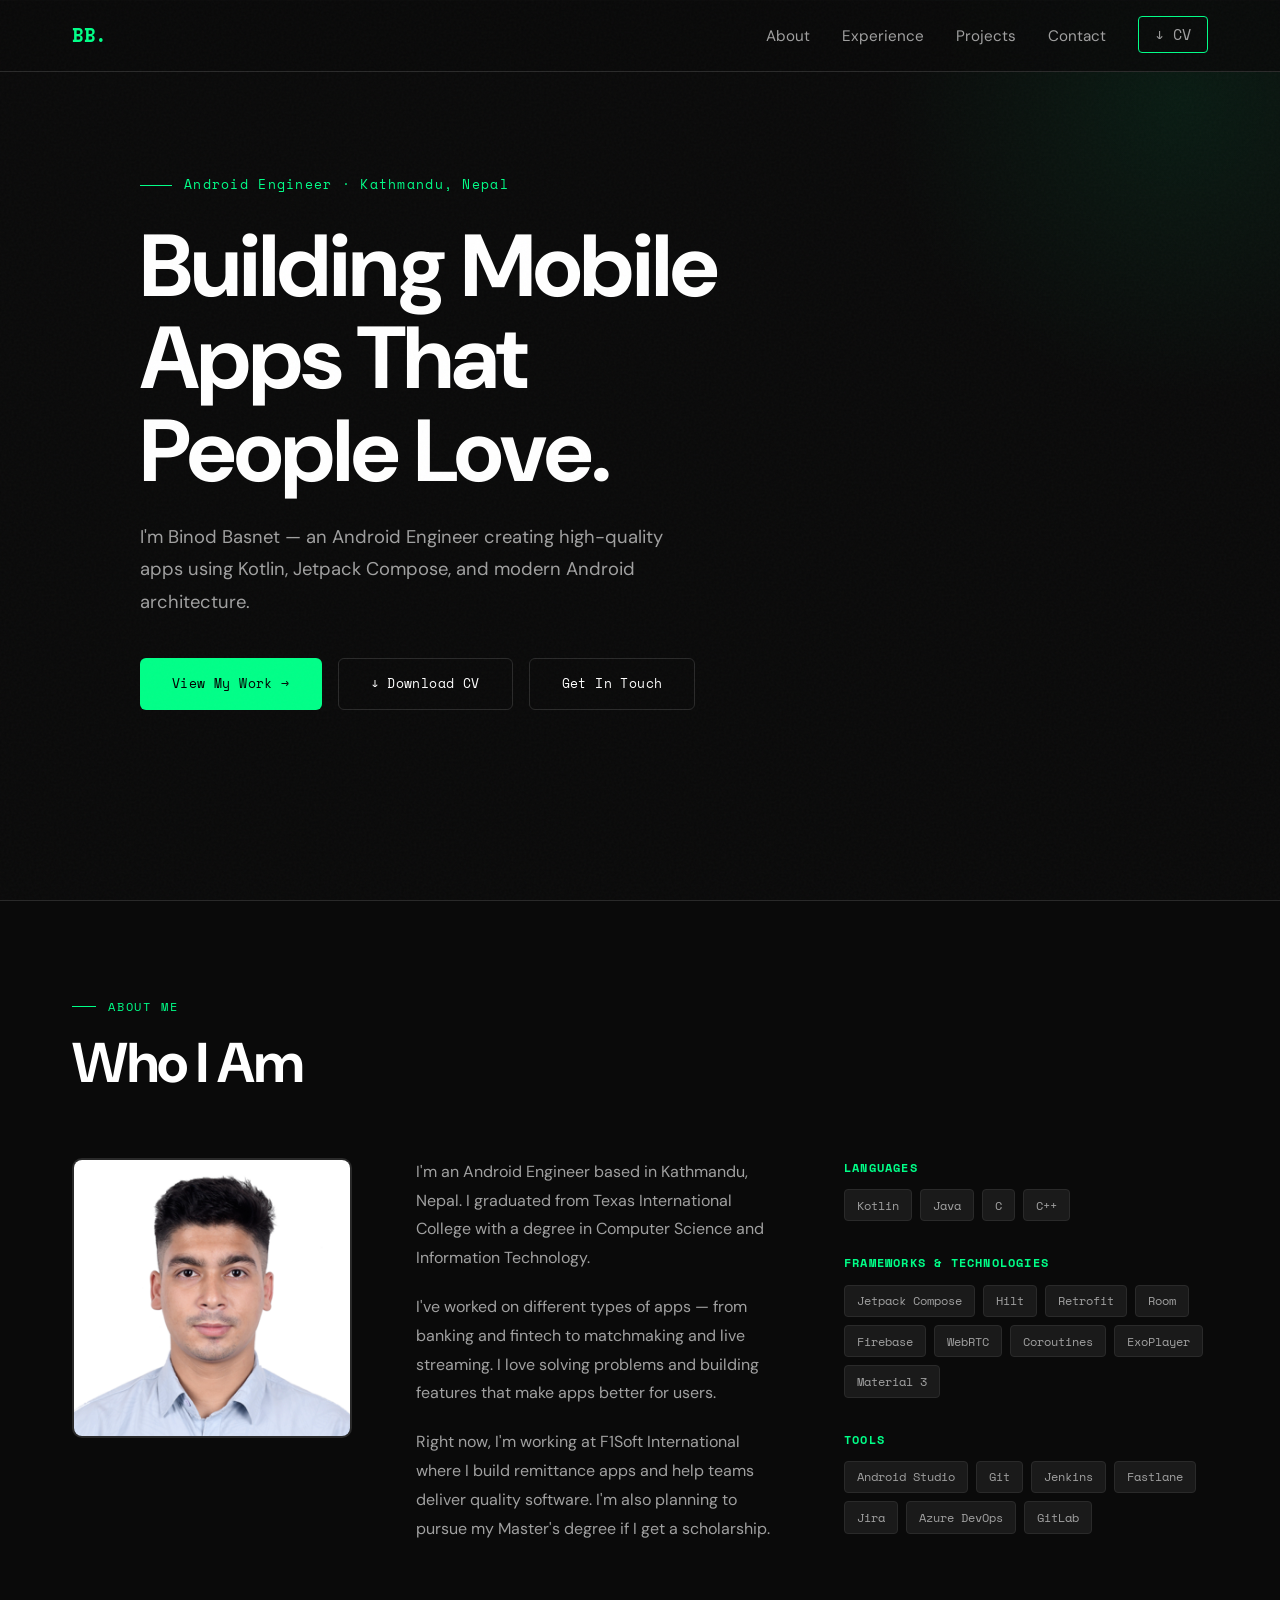
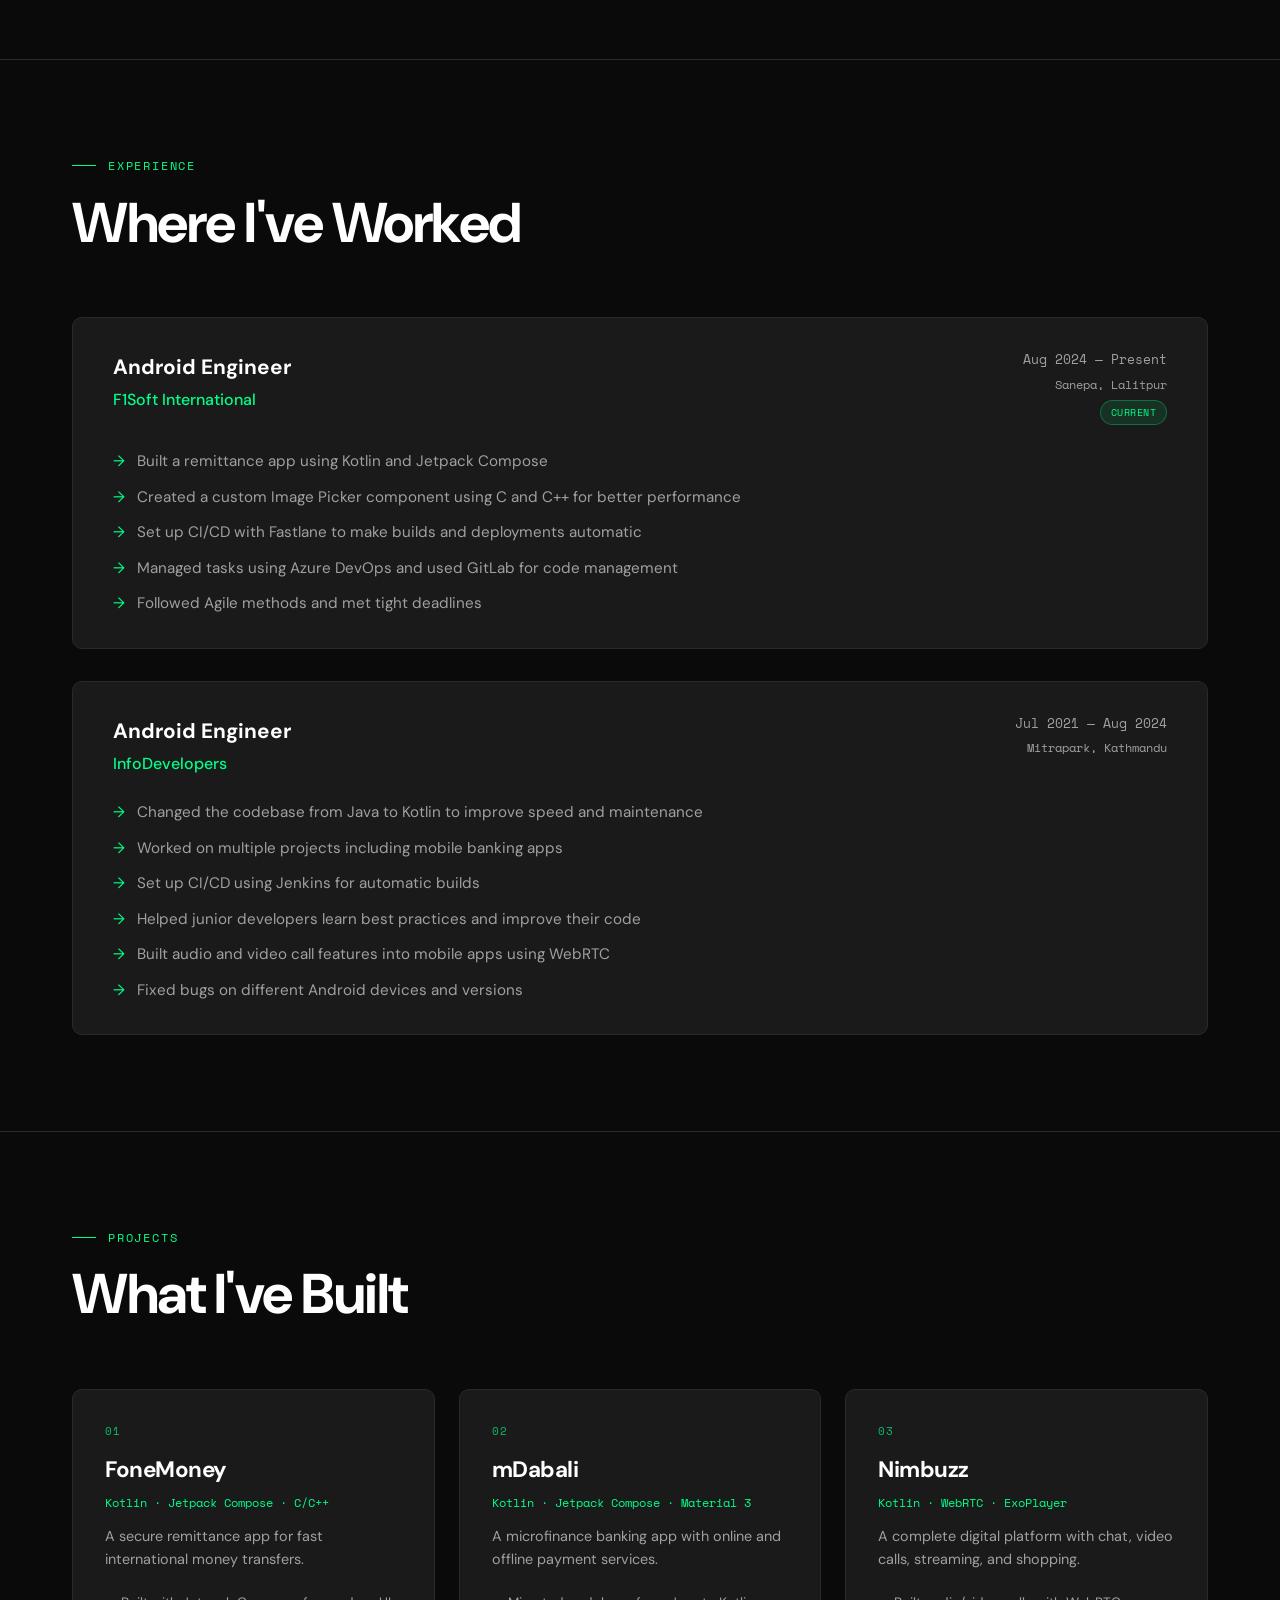
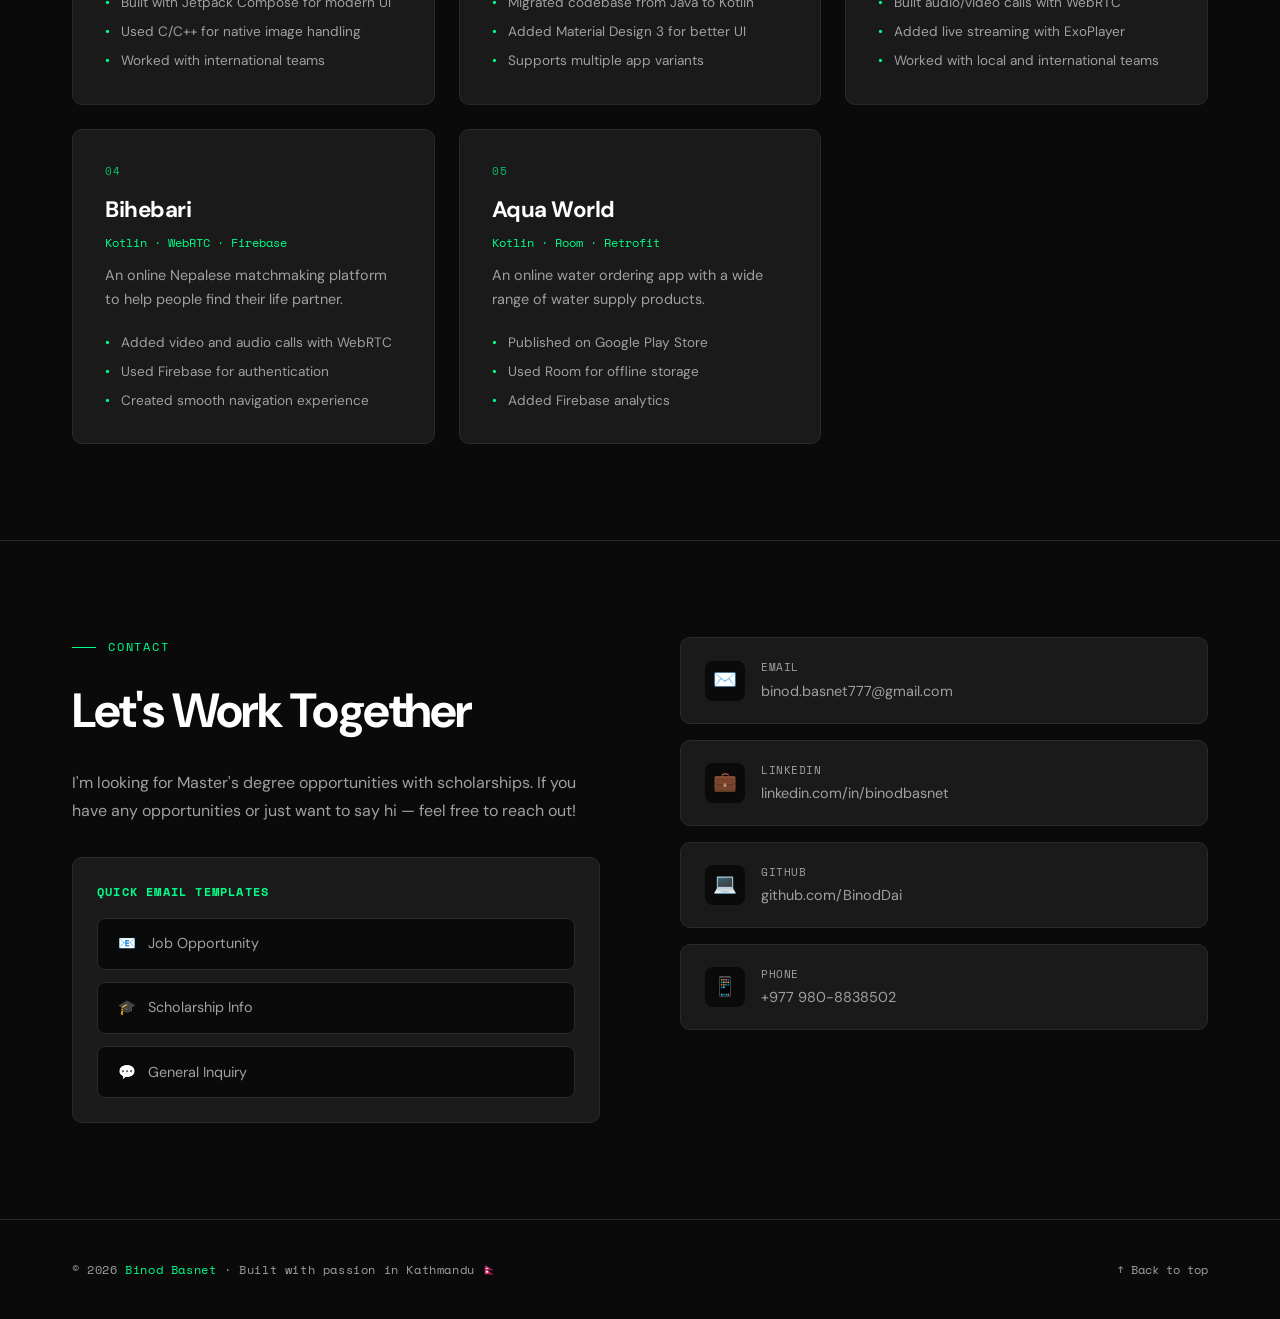
==== commit 15c8f82e: "Update index.html" ====
--- a/index.html
+++ b/index.html
@@ -134,7 +134,7 @@
             pointer-events: none;
         }
 
-        .hero-content { max-width: 800px; }
+        .hero-content { width: 1000px; }
 
         .hero-tag {
             font-family: 'Space Mono', monospace;
@@ -362,7 +362,7 @@
 
         /* ── RESPONSIVE ── */
         @media (max-width: 1024px) {
-            .about-grid { grid-template-columns: 220px 1fr; gap: 3rem; }
+            .about-grid { what-template-columns: 220px 1fr; gap: 3rem; }
             .skills-list { grid-column: 1 / -1; }
             .contact-grid { gap: 3rem; }
         }
@@ -632,16 +632,22 @@
                 <div class="email-template-box">
                     <h3>Quick Email Templates</h3>
                     <div class="email-btns">
-                        <a href="mailto:binod.basnet777@gmail.com" class="email-btn">
-                            <span>📧</span><span>Job Opportunity</span><span class="arrow">→</span>
+                        <a href="mailto:binod.basnet777@gmail.com?subject=Job%20Opportunity%20Inquiry&body=Hello%20Binod,%0D%0A%0D%0AI am reaching out regarding a job opportunity. Please provide more details about the position.%0D%0A%0D%0AThank you!" class="email-btn">
+                            <span class="icon">📧</span>
+                            <span class="text">Job Opportunity</span>
+                            <span class="arrow">→</span>
                         </a>
-                        <a href="mailto:binod.basnet777@gmail.com" class="email-btn">
-                            <span>🎓</span><span>Scholarship Info</span><span class="arrow">→</span>
+                        <a href="mailto:binod.basnet777@gmail.com?subject=Scholarship%20Information&body=Hello%20Binod,%0D%0A%0D%0AI am interested in learning more about scholarship opportunities. Could you please share details and requirements?%0D%0A%0D%0AThank you!" class="email-btn">
+                            <span class="icon">🎓</span>
+                            <span class="text">Scholarship Info</span>
+                            <span class="arrow">→</span>
                         </a>
-                        <a href="mailto:binod.basnet777@gmail.com" class="email-btn">
-                            <span>💬</span><span>General Inquiry</span><span class="arrow">→</span>
+                        <a href="mailto:binod.basnet777@gmail.com?subject=General%20Inquiry&body=Hello%20Binod,%0D%0A%0D%0AI have a question and would like to get in touch.%0D%0A%0D%0AThank you!" class="email-btn">
+                            <span class="icon">💬</span>
+                            <span class="text">General Inquiry</span>
+                            <span class="arrow">→</span>
                         </a>
-                    </div>
+                    </div>                    
                 </div>
             </div>
             <div class="contact-links">
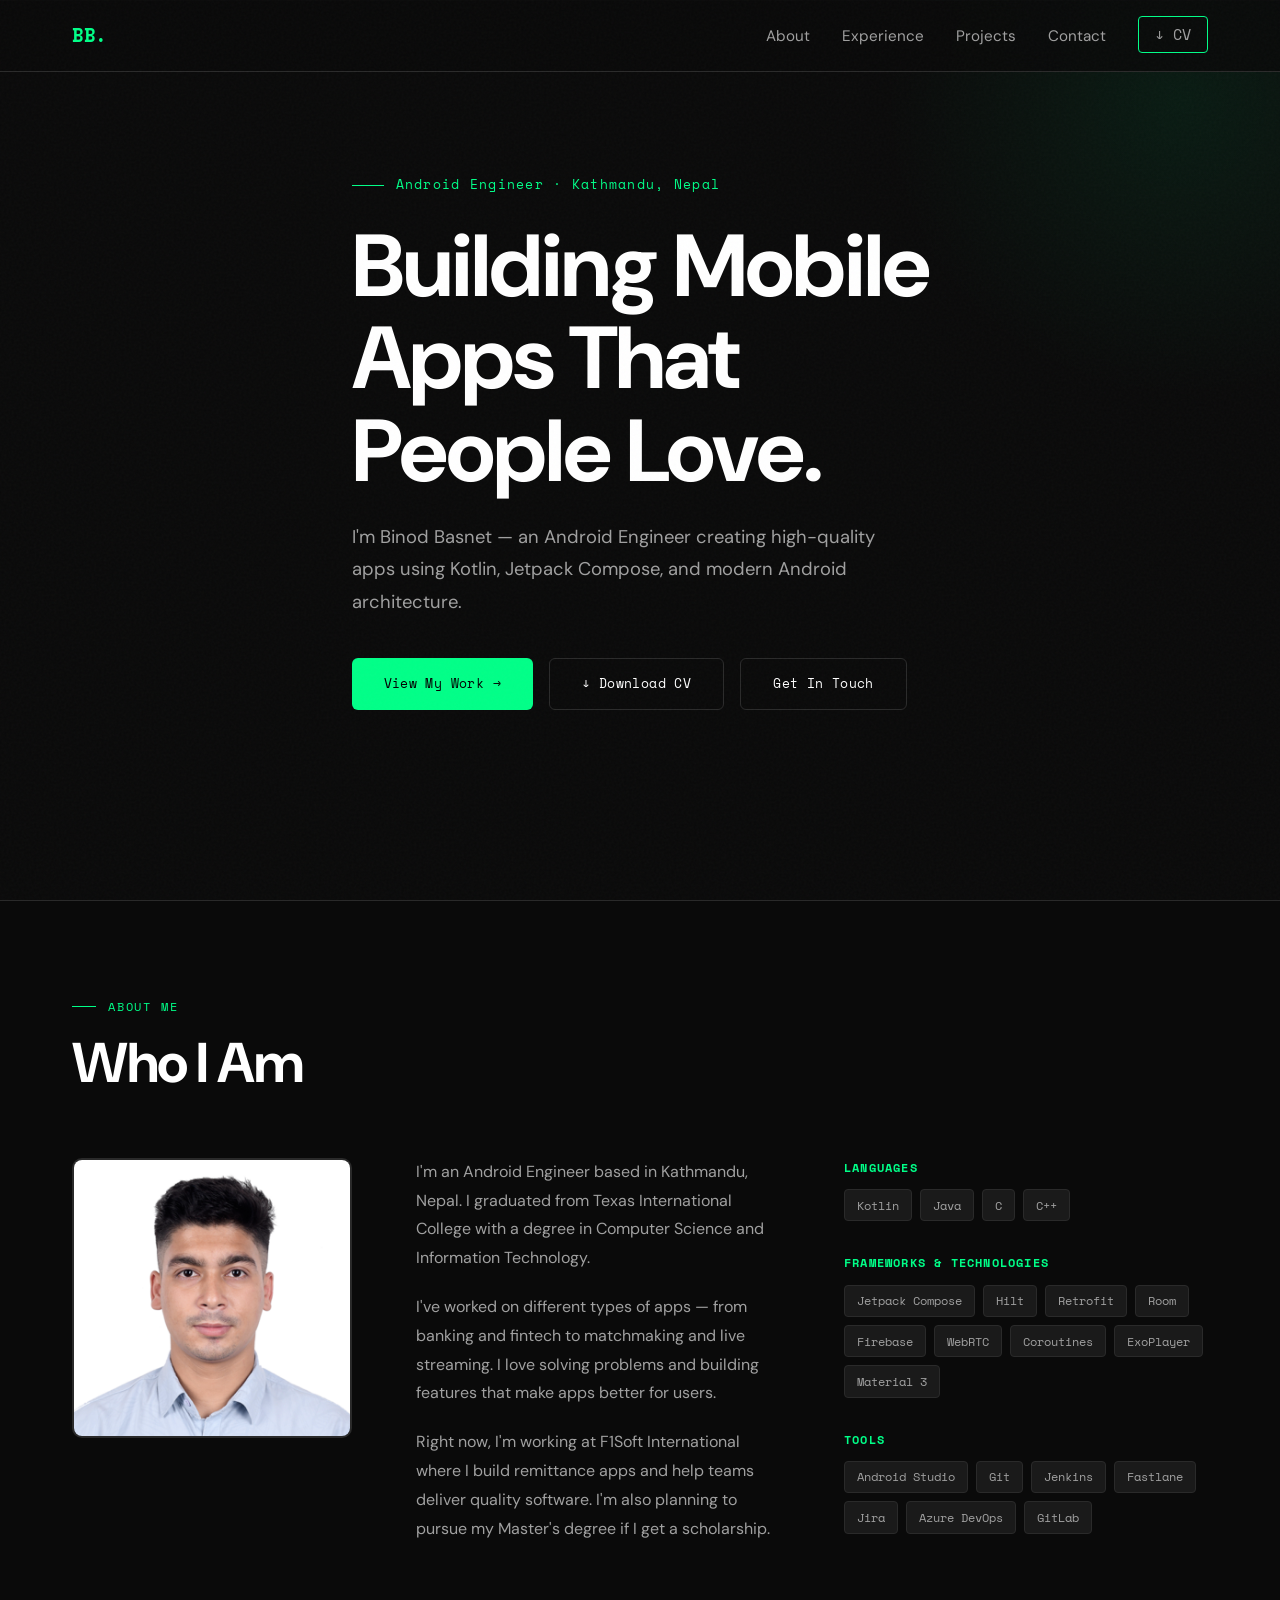
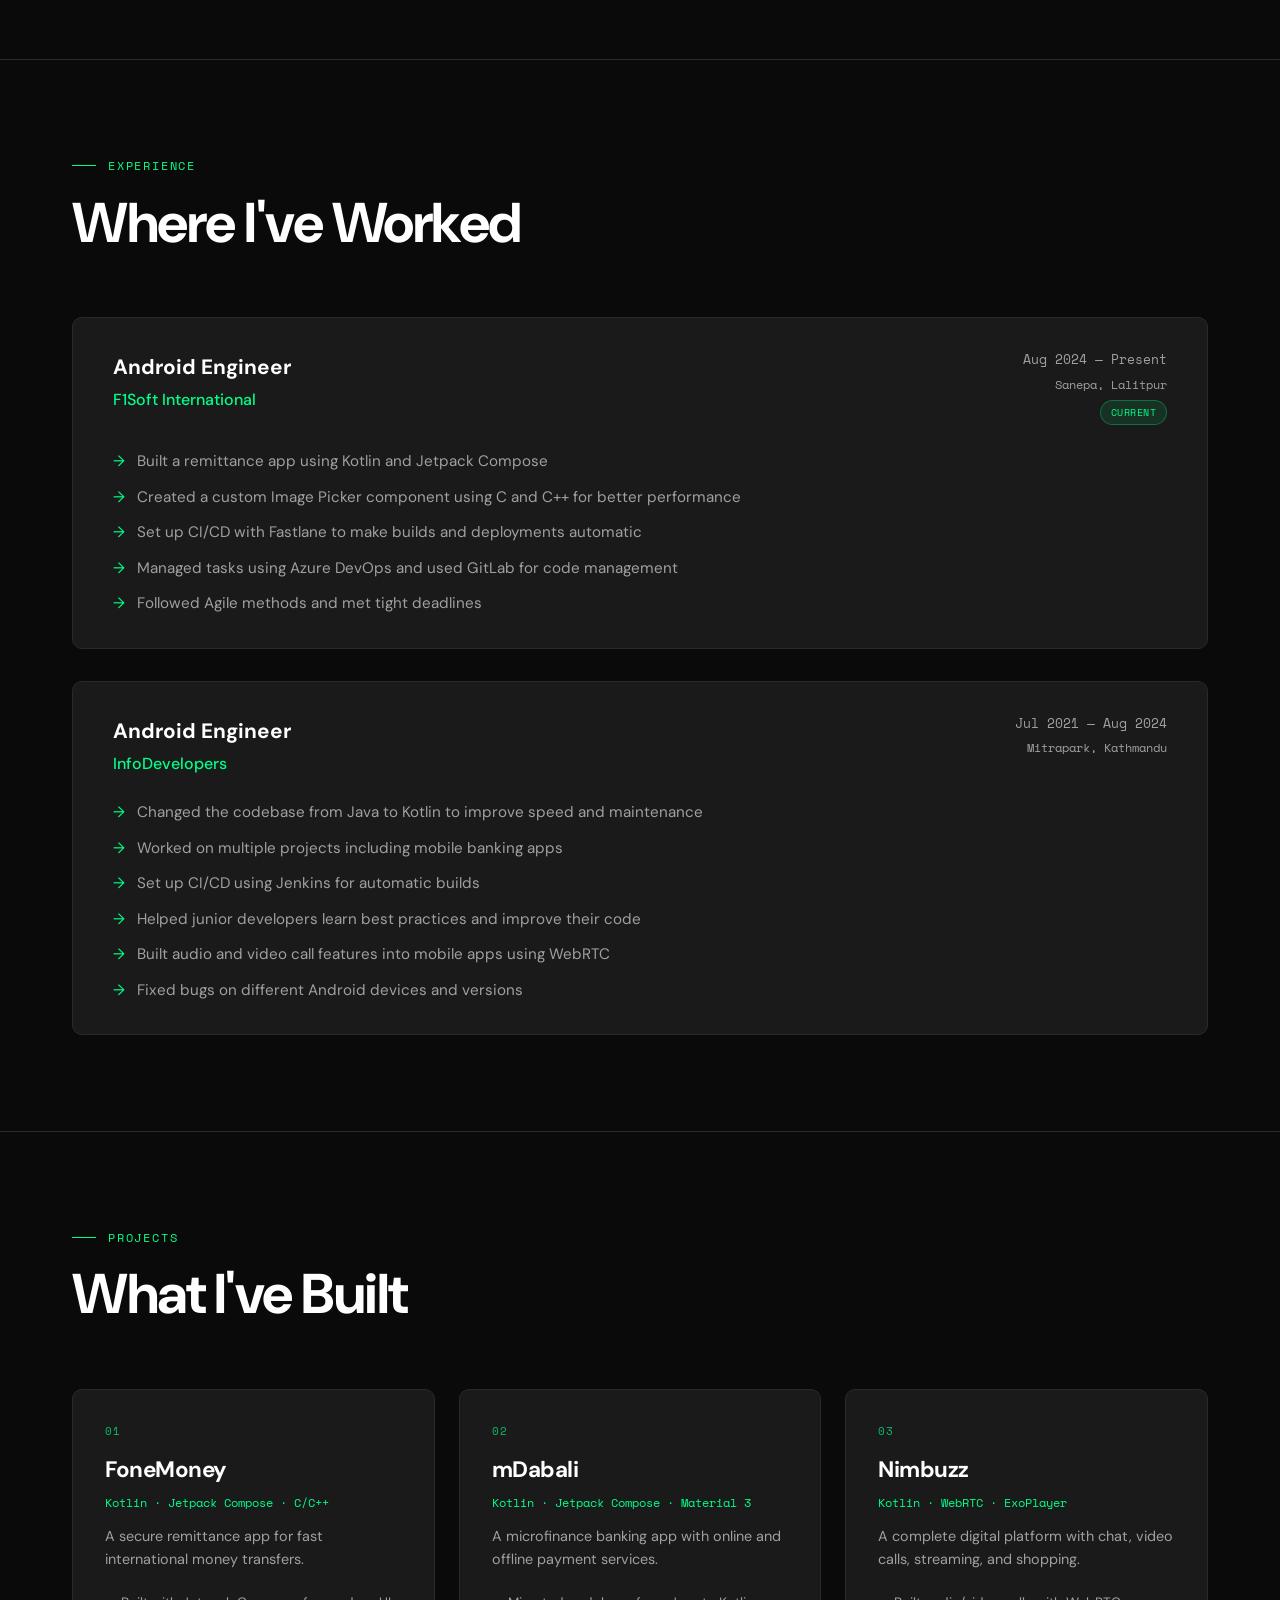
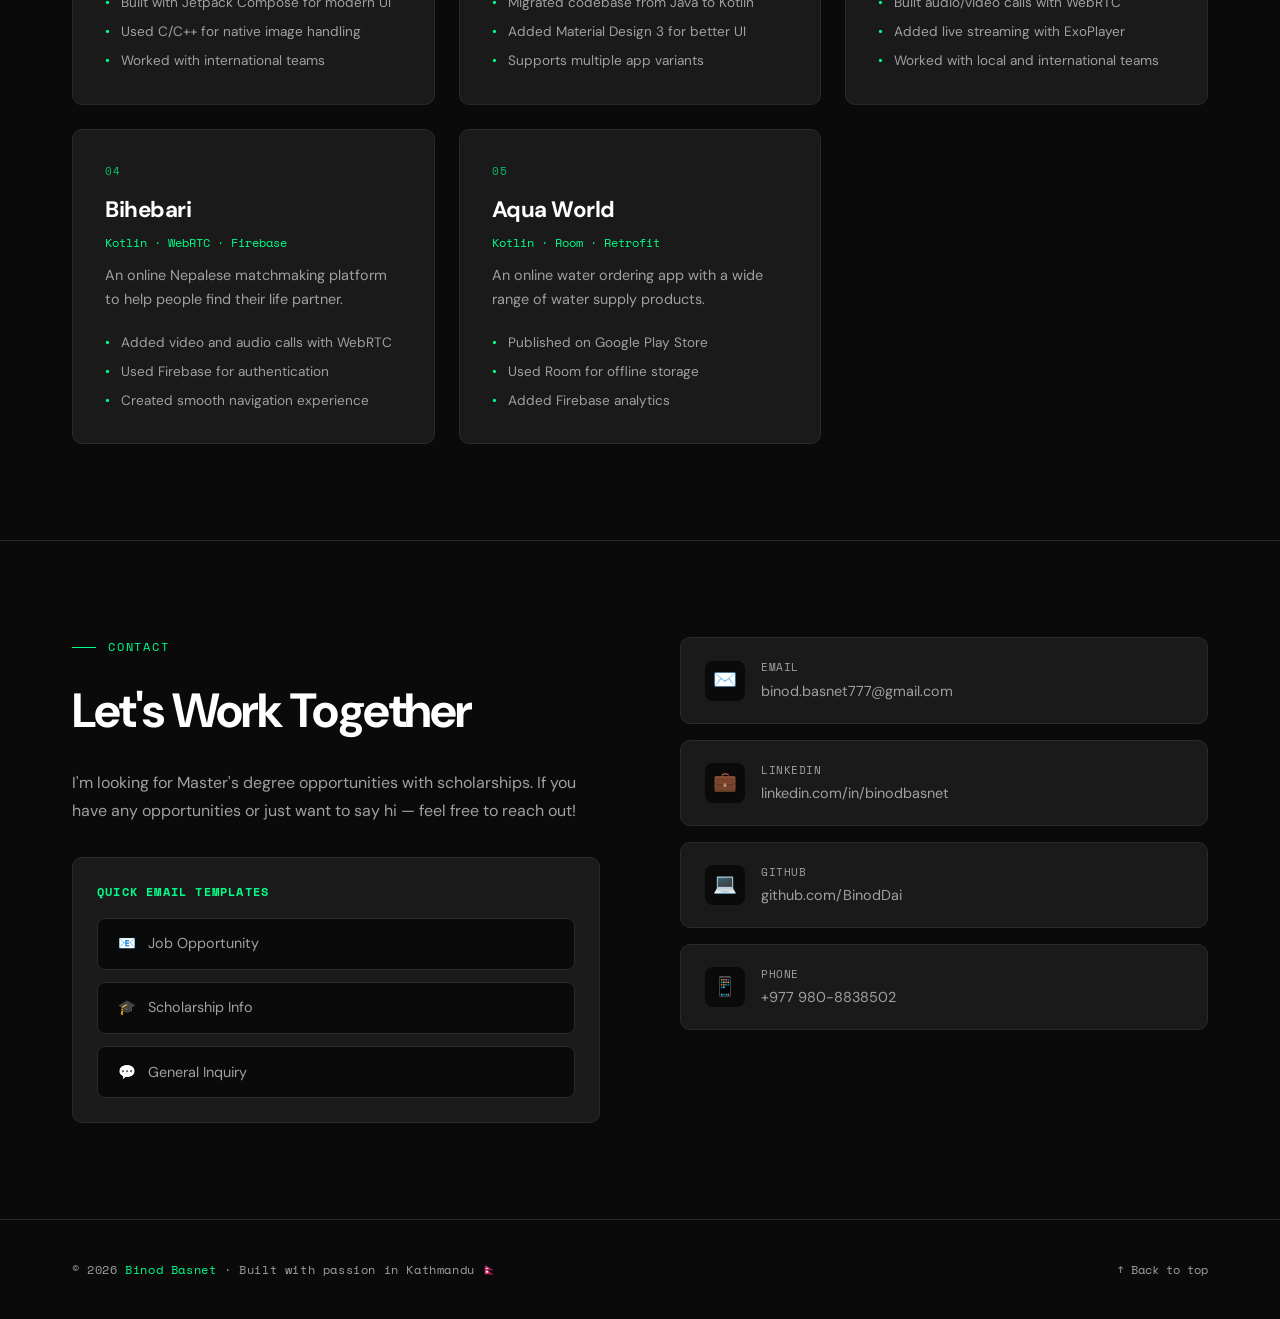
==== commit 88e0e427: "Update index.html" ====
--- a/index.html
+++ b/index.html
@@ -134,7 +134,7 @@
             pointer-events: none;
         }
 
-        .hero-content { width: 1000px; }
+        .hero-content { max-width: 1000px; }
 
         .hero-tag {
             font-family: 'Space Mono', monospace;
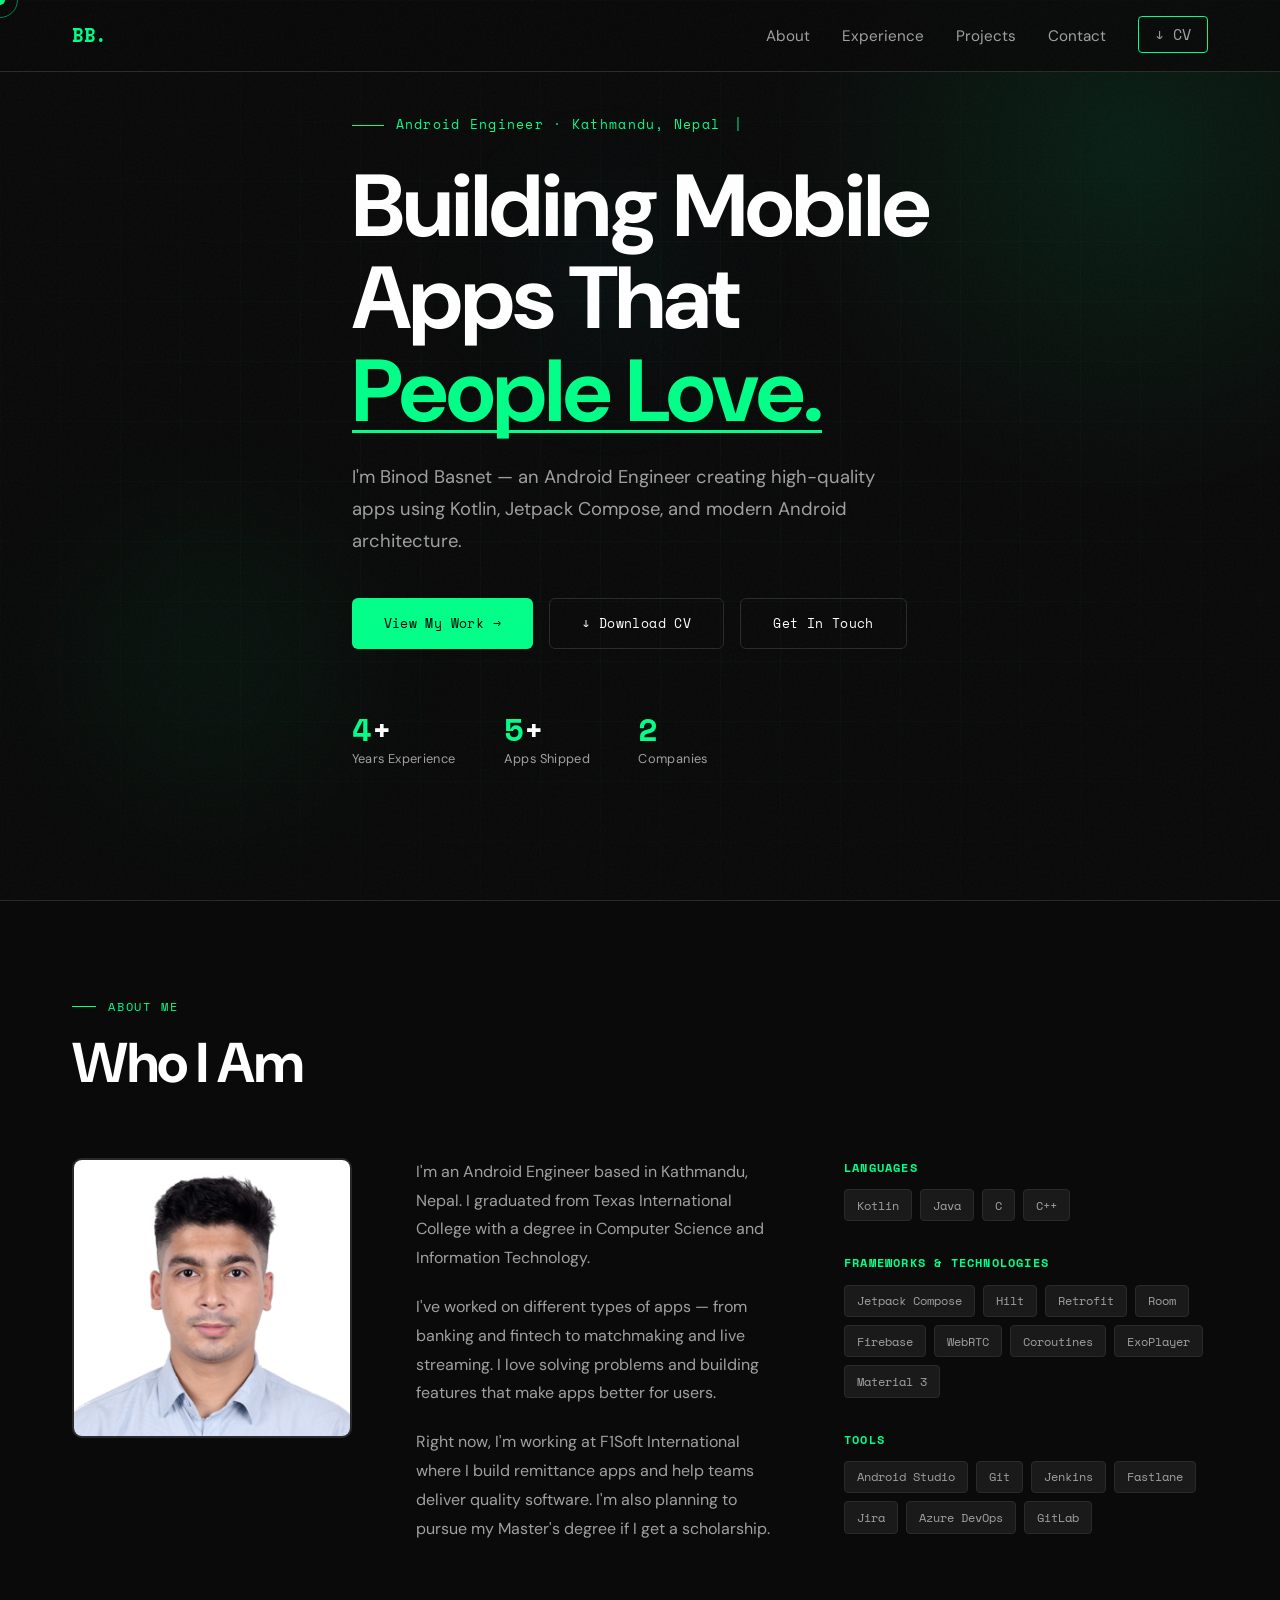
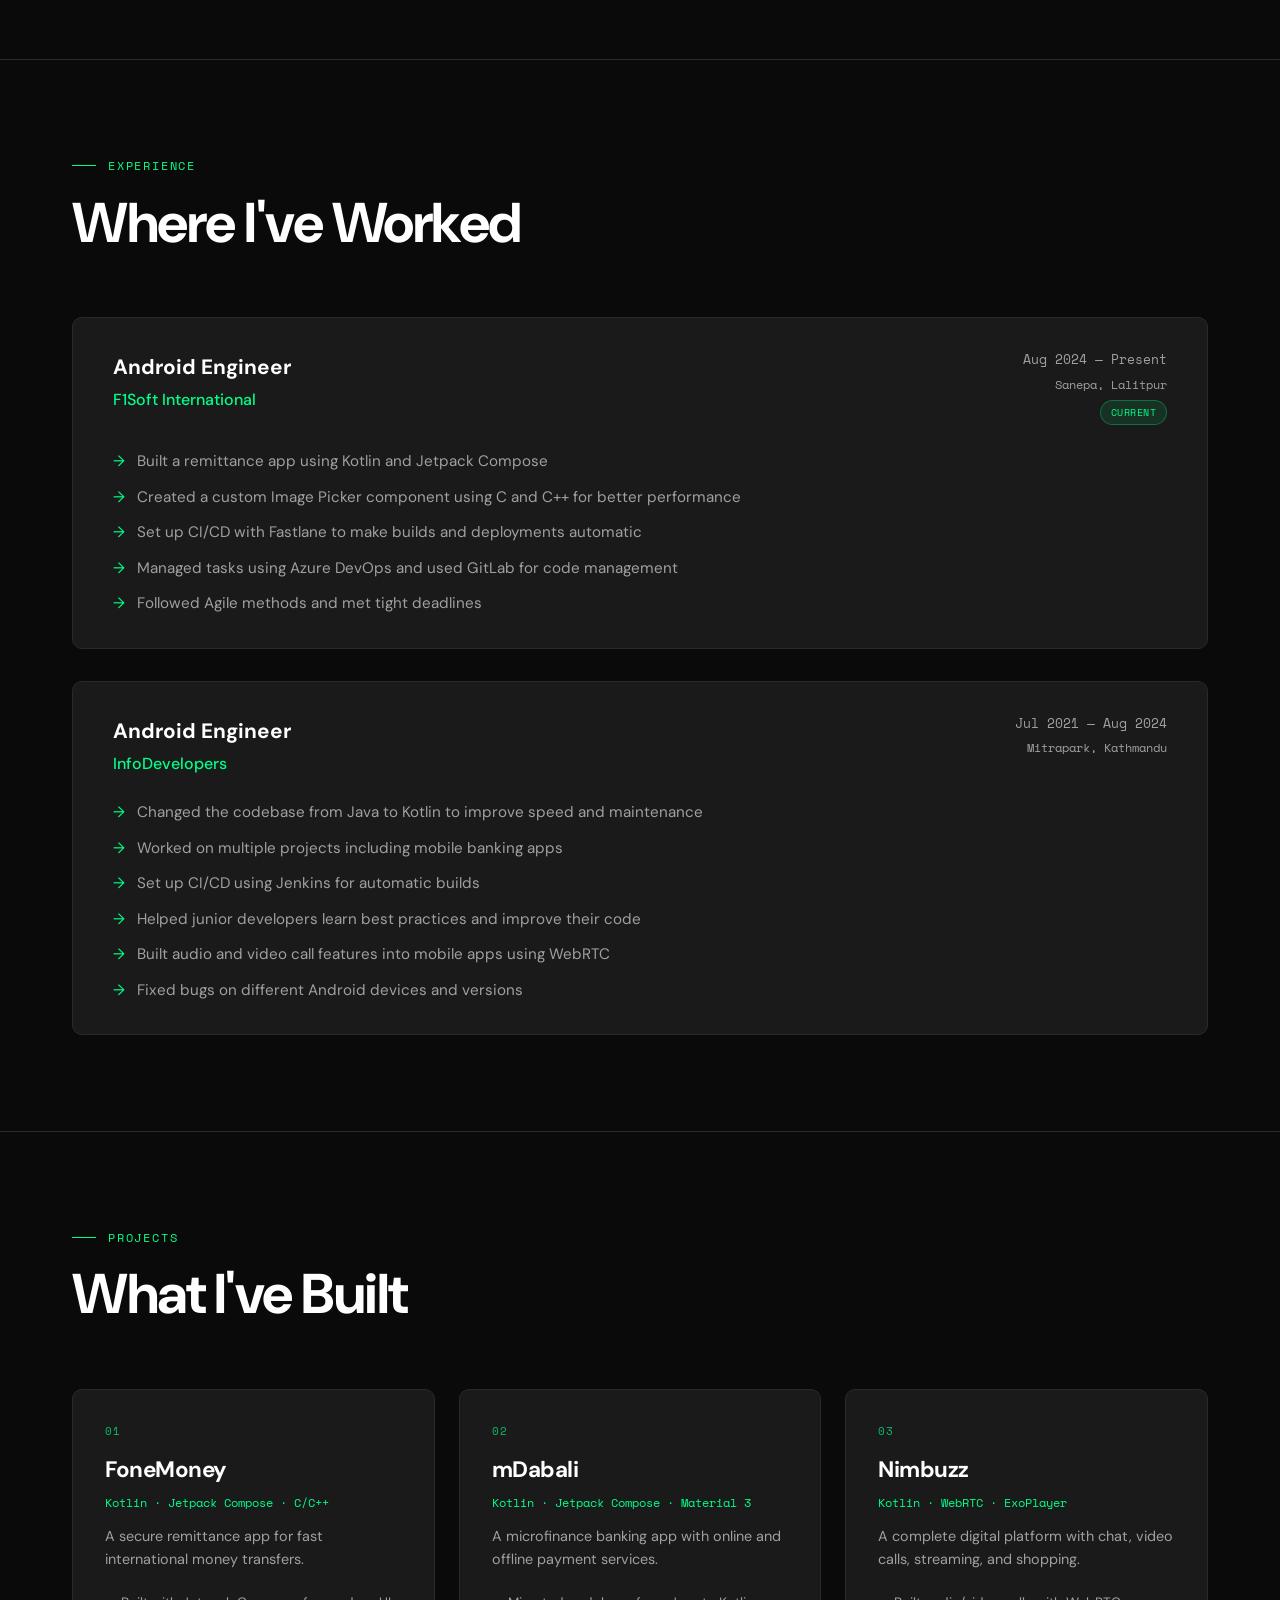
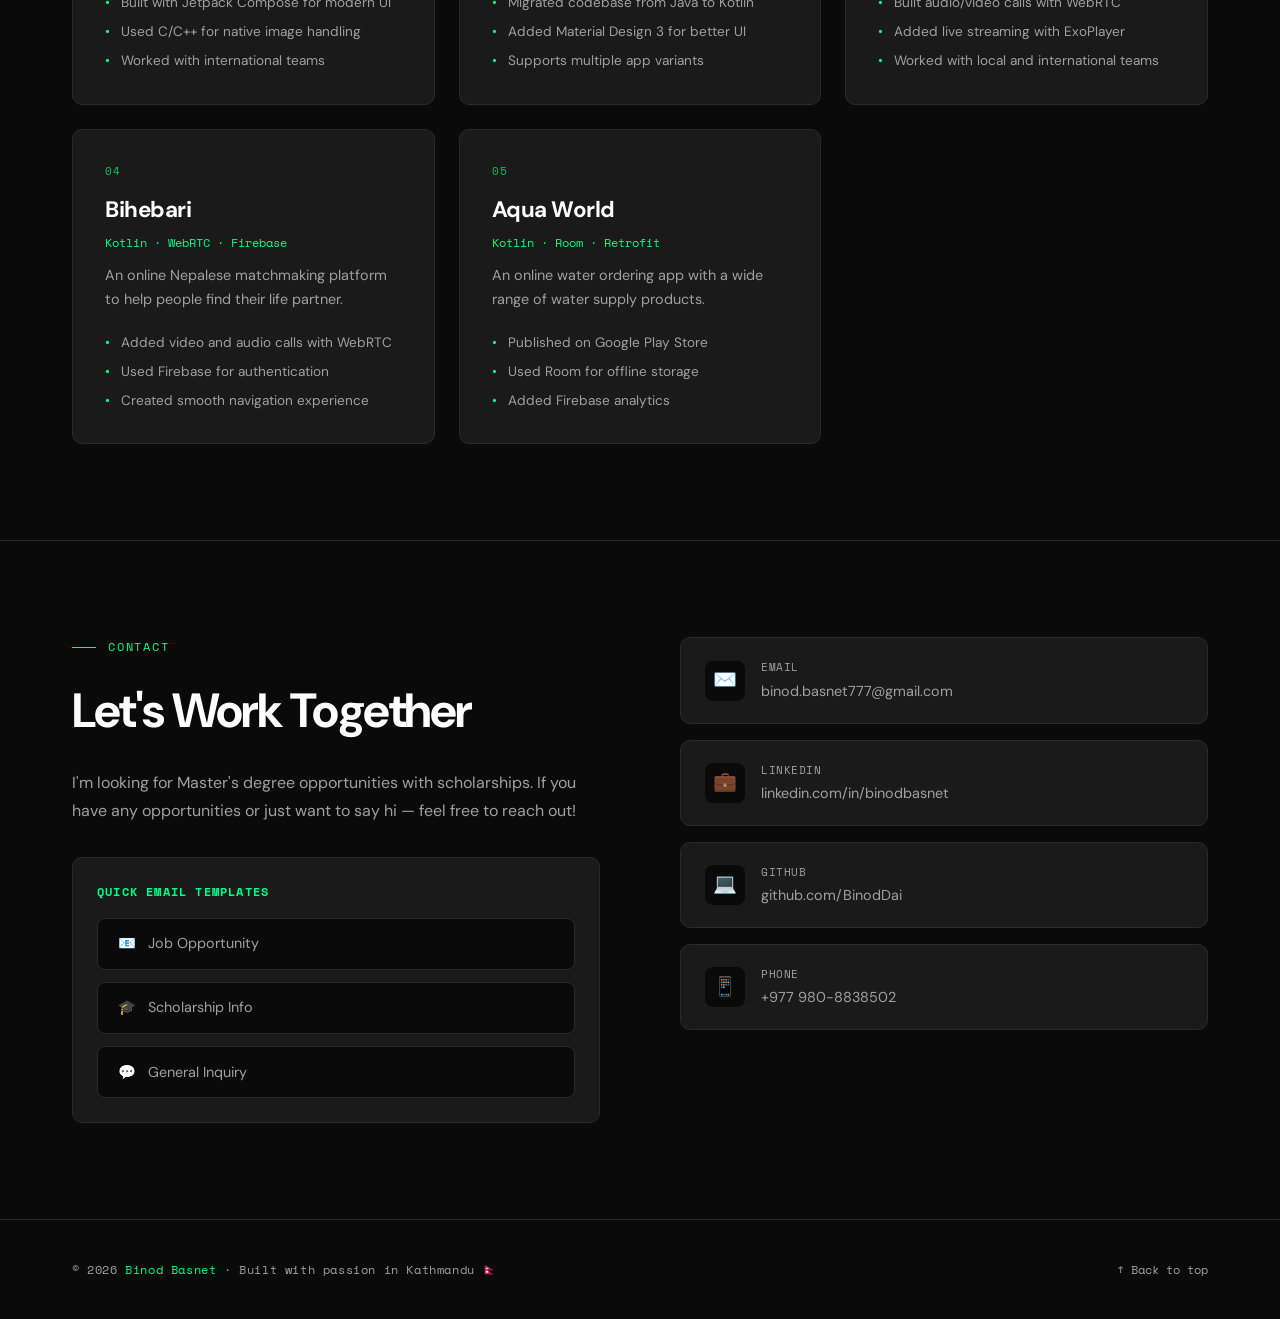
==== commit 5625883e: "Update index.html" ====
--- a/index.html
+++ b/index.html
@@ -35,6 +35,7 @@
         ::-webkit-scrollbar-thumb { background: var(--accent); border-radius: 2px; }
         ::selection { background: var(--accent); color: #000; }
 
+        /* ── GRAIN ── */
         .grain {
             position: fixed;
             top: 0; left: 0;
@@ -43,6 +44,68 @@
             opacity: 0.03;
             z-index: 1000;
             background-image: url("data:image/svg+xml,%3Csvg viewBox='0 0 400 400' xmlns='http://www.w3.org/2000/svg'%3E%3Cfilter id='noiseFilter'%3E%3CfeTurbulence type='fractalNoise' baseFrequency='0.9' numOctaves='4' stitchTiles='stitch'/%3E%3C/filter%3E%3Crect width='100%25' height='100%25' filter='url(%23noiseFilter)'/%3E%3C/svg%3E");
+        }
+
+        /* ── CURSOR ── */
+        .cursor {
+            position: fixed;
+            width: 10px; height: 10px;
+            background: var(--accent);
+            border-radius: 50%;
+            pointer-events: none;
+            z-index: 9999;
+            transform: translate(-50%, -50%);
+            transition: transform 0.08s ease, width 0.2s ease, height 0.2s ease, opacity 0.2s ease;
+            mix-blend-mode: difference;
+        }
+        .cursor-ring {
+            position: fixed;
+            width: 36px; height: 36px;
+            border: 1px solid rgba(0,255,136,0.5);
+            border-radius: 50%;
+            pointer-events: none;
+            z-index: 9998;
+            transform: translate(-50%, -50%);
+            transition: transform 0.18s ease, width 0.3s ease, height 0.3s ease, opacity 0.3s ease;
+        }
+        .cursor.hovering { width: 16px; height: 16px; }
+        .cursor-ring.hovering { width: 56px; height: 56px; border-color: var(--accent); }
+
+        /* ── PAGE LOADER ── */
+        .loader {
+            position: fixed; inset: 0;
+            background: var(--bg-primary);
+            z-index: 9997;
+            display: flex; align-items: center; justify-content: center;
+            flex-direction: column; gap: 1.5rem;
+            transition: opacity 0.6s ease, visibility 0.6s ease;
+        }
+        .loader.hidden { opacity: 0; visibility: hidden; }
+        .loader-logo {
+            font-family: 'Space Mono', monospace;
+            font-size: 2.5rem; font-weight: 700;
+            color: var(--accent);
+            animation: pulse 1s ease-in-out infinite;
+        }
+        .loader-bar {
+            width: 180px; height: 2px;
+            background: var(--border); border-radius: 2px; overflow: hidden;
+        }
+        .loader-fill {
+            height: 100%; background: var(--accent);
+            border-radius: 2px;
+            animation: loadFill 1.4s ease-out forwards;
+        }
+        @keyframes loadFill { from { width: 0; } to { width: 100%; } }
+        @keyframes pulse { 0%,100% { opacity: 1; } 50% { opacity: 0.4; } }
+
+        /* ── SCROLL PROGRESS ── */
+        .scroll-progress {
+            position: fixed; top: 0; left: 0;
+            height: 2px; background: var(--accent);
+            z-index: 200; width: 0%;
+            transition: width 0.1s linear;
+            box-shadow: 0 0 8px rgba(0,255,136,0.6);
         }
 
         .container { max-width: 1200px; margin: 0 auto; padding: 0 2rem; }
@@ -56,7 +119,7 @@
             border-bottom: 1px solid var(--border);
             padding: 1.25rem 0;
             z-index: 100;
-            animation: slideDown 0.6s ease-out;
+            animation: slideDown 0.7s cubic-bezier(0.22, 1, 0.36, 1) both;
         }
 
         @keyframes slideDown {
@@ -71,7 +134,17 @@
             font-size: 1.2rem; font-weight: 700;
             color: var(--accent); text-decoration: none;
             letter-spacing: -0.5px;
-        }
+            position: relative;
+            display: inline-block;
+        }
+        .logo::after {
+            content: '';
+            position: absolute; bottom: -2px; left: 0;
+            width: 0; height: 2px;
+            background: var(--accent);
+            transition: width 0.3s ease;
+        }
+        .logo:hover::after { width: 100%; }
 
         .nav-links { display: flex; gap: 2rem; list-style: none; align-items: center; }
 
@@ -99,7 +172,6 @@
         .nav-cv:hover { background: var(--accent); color: #000; }
         .nav-cv::after { display: none !important; }
 
-        /* hamburger */
         .hamburger { display: none; flex-direction: column; gap: 5px; cursor: pointer; background: none; border: none; padding: 4px; }
         .hamburger span { display: block; width: 24px; height: 2px; background: #fff; border-radius: 2px; transition: all 0.3s; }
         .hamburger.open span:nth-child(1) { transform: translateY(7px) rotate(45deg); }
@@ -114,8 +186,15 @@
             border-bottom: 1px solid var(--border);
             padding: 2rem; z-index: 99;
             flex-direction: column; gap: 1.5rem;
-        }
-        .mobile-menu.open { display: flex; }
+            transform: translateY(-10px);
+            transition: transform 0.3s ease, opacity 0.3s ease;
+            opacity: 0;
+        }
+        .mobile-menu.open {
+            display: flex;
+            transform: translateY(0);
+            opacity: 1;
+        }
         .mobile-menu a { font-family: 'Space Mono', monospace; font-size: 1rem; color: var(--text-secondary); text-decoration: none; padding: 0.5rem 0; border-bottom: 1px solid var(--border); transition: color 0.2s; }
         .mobile-menu a:hover { color: var(--accent); }
 
@@ -126,36 +205,124 @@
             padding-top: 80px;
             position: relative; overflow: hidden;
         }
+
+        /* Animated grid background */
+        .hero::after {
+            content: '';
+            position: absolute; inset: 0;
+            background-image:
+                linear-gradient(rgba(0,255,136,0.03) 1px, transparent 1px),
+                linear-gradient(90deg, rgba(0,255,136,0.03) 1px, transparent 1px);
+            background-size: 60px 60px;
+            pointer-events: none;
+            animation: gridDrift 20s linear infinite;
+            mask-image: radial-gradient(ellipse 80% 80% at 50% 50%, black 30%, transparent 100%);
+        }
+        @keyframes gridDrift {
+            from { transform: translateY(0); }
+            to   { transform: translateY(60px); }
+        }
+
         .hero::before {
             content: '';
             position: absolute; top: -200px; right: -200px;
-            width: 600px; height: 600px;
-            background: radial-gradient(circle, rgba(0,255,136,0.07) 0%, transparent 70%);
+            width: 700px; height: 700px;
+            background: radial-gradient(circle, rgba(0,255,136,0.09) 0%, transparent 70%);
             pointer-events: none;
-        }
-
-        .hero-content { max-width: 1000px; }
+            animation: glowPulse 4s ease-in-out infinite;
+        }
+        @keyframes glowPulse {
+            0%,100% { transform: scale(1); opacity: 1; }
+            50%      { transform: scale(1.1); opacity: 0.7; }
+        }
+
+        /* Floating orbs */
+        .orb {
+            position: absolute;
+            border-radius: 50%;
+            pointer-events: none;
+            filter: blur(60px);
+            animation: float 8s ease-in-out infinite;
+        }
+        .orb-1 { width: 300px; height: 300px; background: rgba(0,255,136,0.04); bottom: 10%; left: 5%; animation-delay: 0s; }
+        .orb-2 { width: 200px; height: 200px; background: rgba(0,200,255,0.03); top: 20%; left: 40%; animation-delay: 3s; }
+        @keyframes float {
+            0%,100% { transform: translateY(0) translateX(0); }
+            33%      { transform: translateY(-20px) translateX(10px); }
+            66%      { transform: translateY(10px) translateX(-10px); }
+        }
+
+        .hero-content { max-width: 1000px; position: relative; z-index: 1; }
 
         .hero-tag {
             font-family: 'Space Mono', monospace;
             font-size: 0.8rem; color: var(--accent);
             letter-spacing: 0.1em; margin-bottom: 1.5rem;
             display: flex; align-items: center; gap: 0.75rem;
+            animation: fadeInUp 0.8s 0.3s cubic-bezier(0.22,1,0.36,1) both;
         }
         .hero-tag::before { content: ''; display: inline-block; width: 32px; height: 1px; background: var(--accent); }
+
+        /* Blinking cursor on tag */
+        .hero-tag::after {
+            content: '|';
+            animation: blink 1s step-end infinite;
+            margin-left: 2px;
+        }
+        @keyframes blink { 0%,100% { opacity: 1; } 50% { opacity: 0; } }
 
         .hero h1 {
             font-size: clamp(2.8rem, 8vw, 5.5rem);
             font-weight: 700; line-height: 1.05;
             letter-spacing: -2px; margin-bottom: 1.5rem;
-        }
+            animation: fadeInUp 0.8s 0.5s cubic-bezier(0.22,1,0.36,1) both;
+        }
+
+        /* Highlight word animation */
+        .hero h1 .highlight {
+            position: relative; display: inline-block;
+            color: var(--accent);
+        }
+        .hero h1 .highlight::after {
+            content: '';
+            position: absolute; bottom: 4px; left: 0; right: 0;
+            height: 3px; background: var(--accent);
+            transform: scaleX(0); transform-origin: left;
+            animation: underlineIn 0.6s 1.2s ease forwards;
+        }
+        @keyframes underlineIn { to { transform: scaleX(1); } }
 
         .hero-text {
             font-size: 1.15rem; color: var(--text-secondary);
             max-width: 560px; margin-bottom: 2.5rem; line-height: 1.75;
-        }
-
-        .cta-buttons { display: flex; gap: 1rem; flex-wrap: wrap; }
+            animation: fadeInUp 0.8s 0.7s cubic-bezier(0.22,1,0.36,1) both;
+        }
+
+        .cta-buttons {
+            display: flex; gap: 1rem; flex-wrap: wrap;
+            animation: fadeInUp 0.8s 0.9s cubic-bezier(0.22,1,0.36,1) both;
+        }
+
+        /* Animated stats row */
+        .hero-stats {
+            display: flex; gap: 3rem; margin-top: 4rem;
+            animation: fadeInUp 0.8s 1.1s cubic-bezier(0.22,1,0.36,1) both;
+        }
+        .hero-stat-num {
+            font-family: 'Space Mono', monospace;
+            font-size: 2rem; font-weight: 700;
+            color: var(--text-primary); line-height: 1;
+        }
+        .hero-stat-num span { color: var(--accent); }
+        .hero-stat-label {
+            font-size: 0.8rem; color: var(--text-secondary);
+            margin-top: 0.25rem; letter-spacing: 0.03em;
+        }
+
+        @keyframes fadeInUp {
+            from { opacity: 0; transform: translateY(30px); }
+            to   { opacity: 1; transform: translateY(0); }
+        }
 
         .btn {
             display: inline-flex; align-items: center; gap: 0.5rem;
@@ -163,12 +330,21 @@
             font-family: 'Space Mono', monospace; font-size: 0.82rem;
             font-weight: 400; text-decoration: none;
             transition: all 0.25s; cursor: pointer; border: none;
-            letter-spacing: 0.03em;
-        }
+            letter-spacing: 0.03em; position: relative; overflow: hidden;
+        }
+        .btn::before {
+            content: '';
+            position: absolute; inset: 0;
+            background: rgba(255,255,255,0.05);
+            transform: translateX(-100%);
+            transition: transform 0.4s ease;
+        }
+        .btn:hover::before { transform: translateX(0); }
+
         .btn-primary { background: var(--accent); color: #000; }
-        .btn-primary:hover { background: var(--accent-dim); transform: translateY(-2px); box-shadow: 0 8px 24px rgba(0,255,136,0.2); }
+        .btn-primary:hover { background: var(--accent-dim); transform: translateY(-2px); box-shadow: 0 8px 24px rgba(0,255,136,0.3); }
         .btn-secondary { background: transparent; color: var(--text-primary); border: 1px solid var(--border); }
-        .btn-secondary:hover { border-color: var(--accent); color: var(--accent); transform: translateY(-2px); }
+        .btn-secondary:hover { border-color: var(--accent); color: var(--accent); transform: translateY(-2px); box-shadow: 0 8px 24px rgba(0,255,136,0.08); }
 
         /* ── SECTIONS ── */
         section { padding: 6rem 0; border-top: 1px solid var(--border); }
@@ -188,6 +364,21 @@
             font-weight: 700; letter-spacing: -1.5px; line-height: 1.1;
         }
 
+        /* ── SCROLL REVEAL (base state) ── */
+        .reveal {
+            opacity: 0;
+            transform: translateY(36px);
+            transition: opacity 0.7s cubic-bezier(0.22,1,0.36,1), transform 0.7s cubic-bezier(0.22,1,0.36,1);
+        }
+        .reveal.visible { opacity: 1; transform: translateY(0); }
+
+        .reveal-left {
+            opacity: 0;
+            transform: translateX(-36px);
+            transition: opacity 0.7s cubic-bezier(0.22,1,0.36,1), transform 0.7s cubic-bezier(0.22,1,0.36,1);
+        }
+        .reveal-left.visible { opacity: 1; transform: translateX(0); }
+
         /* ── ABOUT ── */
         .about-grid {
             display: grid;
@@ -196,13 +387,30 @@
         }
 
         .profile-photo-wrap { position: relative; }
+        .profile-photo-wrap::before {
+            content: '';
+            position: absolute; inset: -6px;
+            border-radius: 14px;
+            background: conic-gradient(var(--accent), transparent, var(--accent));
+            opacity: 0;
+            transition: opacity 0.4s;
+            z-index: -1;
+            animation: rotateBorder 4s linear infinite;
+        }
+        .profile-photo-wrap:hover::before { opacity: 1; }
+        @keyframes rotateBorder { to { transform: rotate(360deg); } }
+
         .profile-photo {
             width: 100%; border-radius: 10px;
             border: 2px solid var(--border);
             display: block; filter: grayscale(15%);
-            transition: filter 0.3s, border-color 0.3s;
-        }
-        .profile-photo-wrap:hover .profile-photo { filter: grayscale(0%); border-color: var(--accent); }
+            transition: filter 0.4s, border-color 0.4s, transform 0.4s;
+        }
+        .profile-photo-wrap:hover .profile-photo {
+            filter: grayscale(0%);
+            border-color: var(--accent);
+            transform: scale(1.02);
+        }
 
         .about-text p {
             color: var(--text-secondary); margin-bottom: 1.25rem;
@@ -225,9 +433,15 @@
             font-size: 0.75rem; color: var(--text-secondary);
             background: var(--bg-secondary); border: 1px solid var(--border);
             padding: 0.35rem 0.75rem; border-radius: 4px;
-            transition: all 0.2s;
-        }
-        .skill-tag:hover { border-color: var(--accent); color: var(--accent); }
+            transition: all 0.25s;
+            cursor: default;
+        }
+        .skill-tag:hover {
+            border-color: var(--accent);
+            color: var(--accent);
+            transform: translateY(-2px);
+            box-shadow: 0 4px 12px rgba(0,255,136,0.12);
+        }
 
         /* ── EXPERIENCE ── */
         .experience-list { display: flex; flex-direction: column; gap: 2rem; }
@@ -235,18 +449,27 @@
         .experience-item {
             background: var(--bg-secondary); border: 1px solid var(--border);
             border-radius: 10px; padding: 2rem 2.5rem;
-            transition: border-color 0.3s, transform 0.3s;
+            transition: border-color 0.3s, transform 0.35s cubic-bezier(0.22,1,0.36,1), box-shadow 0.3s;
             position: relative; overflow: hidden;
         }
         .experience-item::before {
             content: ''; position: absolute;
             left: 0; top: 0; bottom: 0; width: 3px;
             background: var(--accent);
-            transform: scaleY(0); transition: transform 0.3s;
+            transform: scaleY(0); transition: transform 0.4s cubic-bezier(0.22,1,0.36,1);
             border-radius: 0 2px 2px 0;
         }
-        .experience-item:hover { border-color: #333; transform: translateX(6px); }
+        /* Shimmer sweep */
+        .experience-item::after {
+            content: '';
+            position: absolute; top: 0; left: -100%;
+            width: 60%; height: 100%;
+            background: linear-gradient(90deg, transparent, rgba(0,255,136,0.03), transparent);
+            transition: left 0.6s ease;
+        }
+        .experience-item:hover { border-color: #333; transform: translateX(6px); box-shadow: 0 12px 36px rgba(0,0,0,0.35); }
         .experience-item:hover::before { transform: scaleY(1); }
+        .experience-item:hover::after { left: 120%; }
 
         .experience-header {
             display: flex; justify-content: space-between;
@@ -265,14 +488,22 @@
             border: 1px solid rgba(0,255,136,0.3);
             font-family: 'Space Mono', monospace; font-size: 0.65rem;
             padding: 0.2rem 0.6rem; border-radius: 999px; letter-spacing: 0.05em;
+            animation: badgePulse 2.5s ease-in-out infinite;
+        }
+        @keyframes badgePulse {
+            0%,100% { box-shadow: 0 0 0 0 rgba(0,255,136,0.2); }
+            50%      { box-shadow: 0 0 0 6px rgba(0,255,136,0); }
         }
 
         .experience-description { list-style: none; display: flex; flex-direction: column; gap: 0.7rem; }
         .experience-description li {
             font-size: 0.95rem; color: var(--text-secondary);
             padding-left: 1.5rem; position: relative;
-        }
-        .experience-description li::before { content: '→'; position: absolute; left: 0; color: var(--accent); }
+            transition: color 0.2s, padding-left 0.2s;
+        }
+        .experience-description li::before { content: '→'; position: absolute; left: 0; color: var(--accent); transition: transform 0.2s; }
+        .experience-description li:hover { color: var(--text-primary); padding-left: 2rem; }
+        .experience-description li:hover::before { transform: translateX(4px); }
 
         /* ── PROJECTS ── */
         .projects-grid {
@@ -284,18 +515,32 @@
         .project-card {
             background: var(--bg-secondary); border: 1px solid var(--border);
             border-radius: 10px; padding: 2rem;
-            transition: all 0.3s; position: relative; overflow: hidden;
+            transition: all 0.35s cubic-bezier(0.22,1,0.36,1);
+            position: relative; overflow: hidden;
         }
         .project-card::after {
             content: ''; position: absolute;
             bottom: 0; left: 0; right: 0; height: 2px;
             background: linear-gradient(to right, var(--accent), transparent);
-            transform: scaleX(0); transform-origin: left; transition: transform 0.3s;
-        }
-        .project-card:hover { border-color: #333; transform: translateY(-6px); box-shadow: 0 20px 40px rgba(0,0,0,0.4); }
+            transform: scaleX(0); transform-origin: left; transition: transform 0.4s ease;
+        }
+        /* Corner glow */
+        .project-card::before {
+            content: '';
+            position: absolute; top: -50%; right: -50%;
+            width: 100%; height: 100%;
+            background: radial-gradient(circle, rgba(0,255,136,0.06) 0%, transparent 60%);
+            opacity: 0; transition: opacity 0.4s;
+            pointer-events: none;
+        }
+        .project-card:hover { border-color: #333; transform: translateY(-8px); box-shadow: 0 24px 48px rgba(0,0,0,0.5); }
         .project-card:hover::after { transform: scaleX(1); }
-
-        .project-num { font-family: 'Space Mono', monospace; font-size: 0.7rem; color: var(--accent); letter-spacing: 0.1em; margin-bottom: 0.75rem; opacity: 0.7; }
+        .project-card:hover::before { opacity: 1; }
+
+        .project-num {
+            font-family: 'Space Mono', monospace; font-size: 0.7rem;
+            color: var(--accent); letter-spacing: 0.1em; margin-bottom: 0.75rem; opacity: 0.7;
+        }
         .project-name { font-size: 1.4rem; font-weight: 700; margin-bottom: 0.4rem; letter-spacing: -0.5px; }
         .project-tech { font-family: 'Space Mono', monospace; font-size: 0.72rem; color: var(--accent); margin-bottom: 0.75rem; }
         .project-desc { font-size: 0.9rem; color: var(--text-secondary); margin-bottom: 1.25rem; line-height: 1.65; }
@@ -312,7 +557,9 @@
         .email-template-box {
             background: var(--bg-secondary); border: 1px solid var(--border);
             border-radius: 10px; padding: 1.5rem;
-        }
+            transition: border-color 0.3s;
+        }
+        .email-template-box:hover { border-color: rgba(0,255,136,0.2); }
         .email-template-box h3 {
             font-family: 'Space Mono', monospace; font-size: 0.75rem;
             color: var(--accent); letter-spacing: 0.1em; text-transform: uppercase;
@@ -325,9 +572,9 @@
             background: var(--bg-primary); border: 1px solid var(--border);
             border-radius: 8px; color: var(--text-secondary);
             text-decoration: none; font-size: 0.9rem;
-            transition: all 0.25s; cursor: pointer; font-family: 'DM Sans', sans-serif;
-        }
-        .email-btn:hover { border-color: var(--accent); color: var(--text-primary); transform: translateX(6px); }
+            transition: all 0.3s cubic-bezier(0.22,1,0.36,1); cursor: pointer; font-family: 'DM Sans', sans-serif;
+        }
+        .email-btn:hover { border-color: var(--accent); color: var(--text-primary); transform: translateX(8px); box-shadow: 4px 0 16px rgba(0,255,136,0.08); }
         .email-btn .arrow { margin-left: auto; color: var(--accent); opacity: 0; transition: opacity 0.2s, transform 0.2s; }
         .email-btn:hover .arrow { opacity: 1; transform: translateX(4px); }
 
@@ -338,17 +585,25 @@
             padding: 1.25rem 1.5rem;
             background: var(--bg-secondary); border: 1px solid var(--border);
             border-radius: 10px; text-decoration: none; color: var(--text-primary);
-            transition: all 0.25s;
-        }
-        .contact-link:hover { border-color: var(--accent); transform: translateX(8px); }
+            transition: all 0.3s cubic-bezier(0.22,1,0.36,1);
+            position: relative; overflow: hidden;
+        }
+        .contact-link::before {
+            content: '';
+            position: absolute; left: 0; top: 0; bottom: 0; width: 0;
+            background: rgba(0,255,136,0.04);
+            transition: width 0.3s;
+        }
+        .contact-link:hover { border-color: var(--accent); transform: translateX(8px); box-shadow: 6px 0 20px rgba(0,255,136,0.06); }
+        .contact-link:hover::before { width: 100%; }
 
         .contact-link-icon {
             width: 40px; height: 40px; background: var(--bg-primary);
             border-radius: 8px; display: flex; align-items: center;
             justify-content: center; font-size: 1.2rem; flex-shrink: 0;
-            transition: background 0.25s;
-        }
-        .contact-link:hover .contact-link-icon { background: rgba(0,255,136,0.1); }
+            transition: background 0.25s, transform 0.3s;
+        }
+        .contact-link:hover .contact-link-icon { background: rgba(0,255,136,0.1); transform: scale(1.1) rotate(-5deg); }
         .contact-link-label { font-family: 'Space Mono', monospace; font-size: 0.7rem; color: var(--text-secondary); text-transform: uppercase; letter-spacing: 0.05em; margin-bottom: 0.2rem; }
         .contact-link-value { font-size: 0.9rem; color: var(--text-secondary); }
 
@@ -357,12 +612,27 @@
         footer .container { display: flex; justify-content: space-between; align-items: center; flex-wrap: wrap; gap: 1rem; }
         footer p { font-family: 'Space Mono', monospace; font-size: 0.75rem; color: var(--text-secondary); letter-spacing: 0.05em; }
         .footer-accent { color: var(--accent); }
-        .back-top { font-family: 'Space Mono', monospace; font-size: 0.75rem; color: var(--text-secondary); text-decoration: none; transition: color 0.2s; }
-        .back-top:hover { color: var(--accent); }
+        .back-top {
+            font-family: 'Space Mono', monospace; font-size: 0.75rem;
+            color: var(--text-secondary); text-decoration: none;
+            transition: color 0.2s, transform 0.2s;
+            display: inline-flex; align-items: center; gap: 0.4rem;
+        }
+        .back-top:hover { color: var(--accent); transform: translateY(-2px); }
+
+        /* ── TYPED TEXT ── */
+        .typed-word { color: var(--accent); }
+
+        /* ── STAGGER DELAYS ── */
+        .stagger-1 { transition-delay: 0.05s !important; }
+        .stagger-2 { transition-delay: 0.1s !important; }
+        .stagger-3 { transition-delay: 0.15s !important; }
+        .stagger-4 { transition-delay: 0.2s !important; }
+        .stagger-5 { transition-delay: 0.25s !important; }
 
         /* ── RESPONSIVE ── */
         @media (max-width: 1024px) {
-            .about-grid { what-template-columns: 220px 1fr; gap: 3rem; }
+            .about-grid { grid-template-columns: 220px 1fr; gap: 3rem; }
             .skills-list { grid-column: 1 / -1; }
             .contact-grid { gap: 3rem; }
         }
@@ -370,23 +640,19 @@
         @media (max-width: 768px) {
             .nav-links { display: none; }
             .hamburger { display: flex; }
-
+            .cursor, .cursor-ring { display: none; }
             section { padding: 4rem 0; }
             .section-title { letter-spacing: -1px; }
-
             .about-grid { grid-template-columns: 1fr; gap: 2rem; }
             .profile-photo-wrap { max-width: 220px; margin: 0 auto; }
-
             .experience-header { flex-direction: column; gap: 0.5rem; }
             .experience-meta { text-align: left; }
             .experience-item { padding: 1.5rem; }
-
             .projects-grid { grid-template-columns: 1fr; }
-
             .contact-grid { grid-template-columns: 1fr; gap: 2.5rem; }
-
             .cta-buttons { flex-direction: column; }
             .btn { width: 100%; justify-content: center; }
+            .hero-stats { gap: 2rem; flex-wrap: wrap; }
         }
 
         @media (max-width: 480px) {
@@ -398,6 +664,19 @@
     </style>
 </head>
 <body>
+
+<!-- LOADER -->
+<div class="loader" id="loader">
+    <div class="loader-logo">BB.</div>
+    <div class="loader-bar"><div class="loader-fill"></div></div>
+</div>
+
+<!-- SCROLL PROGRESS -->
+<div class="scroll-progress" id="scrollProgress"></div>
+
+<!-- CUSTOM CURSOR -->
+<div class="cursor" id="cursor"></div>
+<div class="cursor-ring" id="cursorRing"></div>
 
 <div class="grain"></div>
 
@@ -429,10 +708,12 @@
 
 <!-- HERO -->
 <section class="hero" id="hero">
+    <div class="orb orb-1"></div>
+    <div class="orb orb-2"></div>
     <div class="container">
         <div class="hero-content">
             <div class="hero-tag">Android Engineer · Kathmandu, Nepal</div>
-            <h1>Building Mobile<br>Apps That<br>People Love.</h1>
+            <h1>Building Mobile<br>Apps That<br><span class="highlight typed-word" id="typedWord">People Love.</span></h1>
             <p class="hero-text">
                 I'm Binod Basnet — an Android Engineer creating high-quality apps using Kotlin, Jetpack Compose, and modern Android architecture.
             </p>
@@ -441,6 +722,20 @@
                 <a href="Binod_Basnet_CV.pdf" download class="btn btn-secondary">↓ Download CV</a>
                 <a href="#contact" class="btn btn-secondary">Get In Touch</a>
             </div>
+            <div class="hero-stats">
+                <div class="hero-stat">
+                    <div class="hero-stat-num" data-count="4"><span>0</span>+</div>
+                    <div class="hero-stat-label">Years Experience</div>
+                </div>
+                <div class="hero-stat">
+                    <div class="hero-stat-num" data-count="5"><span>0</span>+</div>
+                    <div class="hero-stat-label">Apps Shipped</div>
+                </div>
+                <div class="hero-stat">
+                    <div class="hero-stat-num" data-count="2"><span>0</span></div>
+                    <div class="hero-stat-label">Companies</div>
+                </div>
+            </div>
         </div>
     </div>
 </section>
@@ -448,20 +743,20 @@
 <!-- ABOUT -->
 <section id="about">
     <div class="container">
-        <div class="section-header">
+        <div class="section-header reveal">
             <div class="section-tag">About Me</div>
             <h2 class="section-title">Who I Am</h2>
         </div>
         <div class="about-grid">
-            <div class="profile-photo-wrap">
+            <div class="profile-photo-wrap reveal-left">
                 <img src="profile.jpg" alt="Binod Basnet" class="profile-photo">
             </div>
-            <div class="about-text">
+            <div class="about-text reveal stagger-1">
                 <p>I'm an Android Engineer based in Kathmandu, Nepal. I graduated from Texas International College with a degree in Computer Science and Information Technology.</p>
                 <p>I've worked on different types of apps — from banking and fintech to matchmaking and live streaming. I love solving problems and building features that make apps better for users.</p>
                 <p>Right now, I'm working at F1Soft International where I build remittance apps and help teams deliver quality software. I'm also planning to pursue my Master's degree if I get a scholarship.</p>
             </div>
-            <div class="skills-list">
+            <div class="skills-list reveal stagger-2">
                 <div class="skill-category">
                     <h3>Languages</h3>
                     <div class="skill-tags">
@@ -505,12 +800,12 @@
 <!-- EXPERIENCE -->
 <section id="experience">
     <div class="container">
-        <div class="section-header">
+        <div class="section-header reveal">
             <div class="section-tag">Experience</div>
             <h2 class="section-title">Where I've Worked</h2>
         </div>
         <div class="experience-list">
-            <div class="experience-item">
+            <div class="experience-item reveal stagger-1">
                 <div class="experience-header">
                     <div class="experience-title">
                         <h3>Android Engineer</h3>
@@ -530,7 +825,7 @@
                     <li>Followed Agile methods and met tight deadlines</li>
                 </ul>
             </div>
-            <div class="experience-item">
+            <div class="experience-item reveal stagger-2">
                 <div class="experience-header">
                     <div class="experience-title">
                         <h3>Android Engineer</h3>
@@ -557,12 +852,12 @@
 <!-- PROJECTS -->
 <section id="projects">
     <div class="container">
-        <div class="section-header">
+        <div class="section-header reveal">
             <div class="section-tag">Projects</div>
             <h2 class="section-title">What I've Built</h2>
         </div>
         <div class="projects-grid">
-            <div class="project-card">
+            <div class="project-card reveal stagger-1">
                 <div class="project-num">01</div>
                 <div class="project-name">FoneMoney</div>
                 <div class="project-tech">Kotlin · Jetpack Compose · C/C++</div>
@@ -573,7 +868,7 @@
                     <li>Worked with international teams</li>
                 </ul>
             </div>
-            <div class="project-card">
+            <div class="project-card reveal stagger-2">
                 <div class="project-num">02</div>
                 <div class="project-name">mDabali</div>
                 <div class="project-tech">Kotlin · Jetpack Compose · Material 3</div>
@@ -584,7 +879,7 @@
                     <li>Supports multiple app variants</li>
                 </ul>
             </div>
-            <div class="project-card">
+            <div class="project-card reveal stagger-3">
                 <div class="project-num">03</div>
                 <div class="project-name">Nimbuzz</div>
                 <div class="project-tech">Kotlin · WebRTC · ExoPlayer</div>
@@ -595,7 +890,7 @@
                     <li>Worked with local and international teams</li>
                 </ul>
             </div>
-            <div class="project-card">
+            <div class="project-card reveal stagger-4">
                 <div class="project-num">04</div>
                 <div class="project-name">Bihebari</div>
                 <div class="project-tech">Kotlin · WebRTC · Firebase</div>
@@ -606,7 +901,7 @@
                     <li>Created smooth navigation experience</li>
                 </ul>
             </div>
-            <div class="project-card">
+            <div class="project-card reveal stagger-5">
                 <div class="project-num">05</div>
                 <div class="project-name">Aqua World</div>
                 <div class="project-tech">Kotlin · Room · Retrofit</div>
@@ -625,19 +920,19 @@
 <section id="contact">
     <div class="container">
         <div class="contact-grid">
-            <div class="contact-text">
+            <div class="contact-text reveal-left">
                 <div class="section-tag">Contact</div>
                 <h2>Let's Work Together</h2>
                 <p>I'm looking for Master's degree opportunities with scholarships. If you have any opportunities or just want to say hi — feel free to reach out!</p>
                 <div class="email-template-box">
                     <h3>Quick Email Templates</h3>
                     <div class="email-btns">
-                        <a href="mailto:binod.basnet777@gmail.com?subject=Job%20Opportunity%20Inquiry&body=Hello%20Binod,%0D%0A%0D%0AI am reaching out regarding a job opportunity. Please provide more details about the position.%0D%0A%0D%0AThank you!" class="email-btn">
+                        <a href="mailto:binod.basnet777@gmail.com?subject=Job%20Opportunity&body=Hello%20Binod,%0D%0A%0D%0AI would like to discuss a job opportunity with you.%0D%0A%0D%0ALooking forward to your response.%0D%0A%0D%0ABest regards," class="email-btn">
                             <span class="icon">📧</span>
                             <span class="text">Job Opportunity</span>
                             <span class="arrow">→</span>
                         </a>
-                        <a href="mailto:binod.basnet777@gmail.com?subject=Scholarship%20Information&body=Hello%20Binod,%0D%0A%0D%0AI am interested in learning more about scholarship opportunities. Could you please share details and requirements?%0D%0A%0D%0AThank you!" class="email-btn">
+                        <a href="mailto:binod.basnet777@gmail.com?subject=Scholarship%20Opportunity&body=Hello%20Binod,%0D%0A%0D%0AI would like to share information about a scholarship opportunity.%0D%0A%0D%0APlease let me know if you are interested.%0D%0A%0D%0ABest regards," class="email-btn">
                             <span class="icon">🎓</span>
                             <span class="text">Scholarship Info</span>
                             <span class="arrow">→</span>
@@ -647,10 +942,10 @@
                             <span class="text">General Inquiry</span>
                             <span class="arrow">→</span>
                         </a>
-                    </div>                    
+                    </div>
                 </div>
             </div>
-            <div class="contact-links">
+            <div class="contact-links reveal stagger-1">
                 <a href="mailto:binod.basnet777@gmail.com" class="contact-link">
                     <div class="contact-link-icon">✉️</div>
                     <div><div class="contact-link-label">Email</div><div class="contact-link-value">binod.basnet777@gmail.com</div></div>
@@ -681,7 +976,46 @@
 </footer>
 
 <script>
-    // Hamburger
+    /* ── PAGE LOADER ── */
+    window.addEventListener('load', () => {
+        setTimeout(() => {
+            document.getElementById('loader').classList.add('hidden');
+        }, 1500);
+    });
+
+    /* ── CUSTOM CURSOR ── */
+    const cursor = document.getElementById('cursor');
+    const cursorRing = document.getElementById('cursorRing');
+    let cx = 0, cy = 0, rx = 0, ry = 0;
+
+    document.addEventListener('mousemove', e => {
+        cx = e.clientX; cy = e.clientY;
+        cursor.style.left = cx + 'px';
+        cursor.style.top  = cy + 'px';
+    });
+
+    // Smooth ring follow
+    function animRing() {
+        rx += (cx - rx) * 0.12;
+        ry += (cy - ry) * 0.12;
+        cursorRing.style.left = rx + 'px';
+        cursorRing.style.top  = ry + 'px';
+        requestAnimationFrame(animRing);
+    }
+    animRing();
+
+    document.querySelectorAll('a, button, .skill-tag, .project-card, .experience-item').forEach(el => {
+        el.addEventListener('mouseenter', () => { cursor.classList.add('hovering'); cursorRing.classList.add('hovering'); });
+        el.addEventListener('mouseleave', () => { cursor.classList.remove('hovering'); cursorRing.classList.remove('hovering'); });
+    });
+
+    /* ── SCROLL PROGRESS ── */
+    window.addEventListener('scroll', () => {
+        const scrolled = window.scrollY / (document.body.scrollHeight - window.innerHeight);
+        document.getElementById('scrollProgress').style.width = (scrolled * 100) + '%';
+    });
+
+    /* ── HAMBURGER ── */
     const hamburger = document.getElementById('hamburger');
     const mobileMenu = document.getElementById('mobileMenu');
     hamburger.addEventListener('click', () => {
@@ -695,7 +1029,7 @@
         });
     });
 
-    // Smooth scroll
+    /* ── SMOOTH SCROLL ── */
     document.querySelectorAll('a[href^="#"]').forEach(anchor => {
         anchor.addEventListener('click', function(e) {
             e.preventDefault();
@@ -707,7 +1041,7 @@
         });
     });
 
-    // Active nav on scroll
+    /* ── ACTIVE NAV ── */
     const sections = document.querySelectorAll('section[id]');
     const navLinks = document.querySelectorAll('.nav-links a:not(.nav-cv)');
     window.addEventListener('scroll', () => {
@@ -721,26 +1055,65 @@
         });
     });
 
-    // Scroll reveal
-    const items = document.querySelectorAll('.experience-item, .project-card, .contact-link, .skill-category, .email-btn');
-    const observer = new IntersectionObserver((entries) => {
-        entries.forEach((entry, i) => {
+    /* ── SCROLL REVEAL ── */
+    const revealObserver = new IntersectionObserver((entries) => {
+        entries.forEach(entry => {
             if (entry.isIntersecting) {
-                setTimeout(() => {
-                    entry.target.style.opacity = '1';
-                    entry.target.style.transform = 'translateY(0)';
-                }, i * 60);
-                observer.unobserve(entry.target);
+                entry.target.classList.add('visible');
+                revealObserver.unobserve(entry.target);
             }
         });
     }, { threshold: 0.1 });
 
-    items.forEach(el => {
-        el.style.opacity = '0';
-        el.style.transform = 'translateY(20px)';
-        el.style.transition = 'opacity 0.5s ease, transform 0.5s ease';
-        observer.observe(el);
-    });
+    document.querySelectorAll('.reveal, .reveal-left').forEach(el => revealObserver.observe(el));
+
+    /* ── COUNTER ANIMATION ── */
+    const counterObserver = new IntersectionObserver((entries) => {
+        entries.forEach(entry => {
+            if (entry.isIntersecting) {
+                const el = entry.target;
+                const target = parseInt(el.dataset.count);
+                const span = el.querySelector('span');
+                let current = 0;
+                const step = Math.ceil(target / 30);
+                const timer = setInterval(() => {
+                    current = Math.min(current + step, target);
+                    span.textContent = current;
+                    if (current >= target) clearInterval(timer);
+                }, 40);
+                counterObserver.unobserve(el);
+            }
+        });
+    }, { threshold: 0.5 });
+
+    document.querySelectorAll('.hero-stat-num[data-count]').forEach(el => counterObserver.observe(el));
+
+    /* ── TYPED TEXT CYCLE ── */
+    const phrases = ['People Love.', 'Scale Fast.', 'Stand Out.', 'Feel Native.'];
+    let phraseIdx = 0, charIdx = 0, deleting = false;
+    const typedEl = document.getElementById('typedWord');
+
+    function typeLoop() {
+        const current = phrases[phraseIdx];
+        if (!deleting) {
+            typedEl.textContent = current.slice(0, charIdx + 1);
+            charIdx++;
+            if (charIdx === current.length) {
+                deleting = true;
+                setTimeout(typeLoop, 2200);
+                return;
+            }
+        } else {
+            typedEl.textContent = current.slice(0, charIdx - 1);
+            charIdx--;
+            if (charIdx === 0) {
+                deleting = false;
+                phraseIdx = (phraseIdx + 1) % phrases.length;
+            }
+        }
+        setTimeout(typeLoop, deleting ? 55 : 90);
+    }
+    setTimeout(typeLoop, 2000);
 </script>
 </body>
 </html>
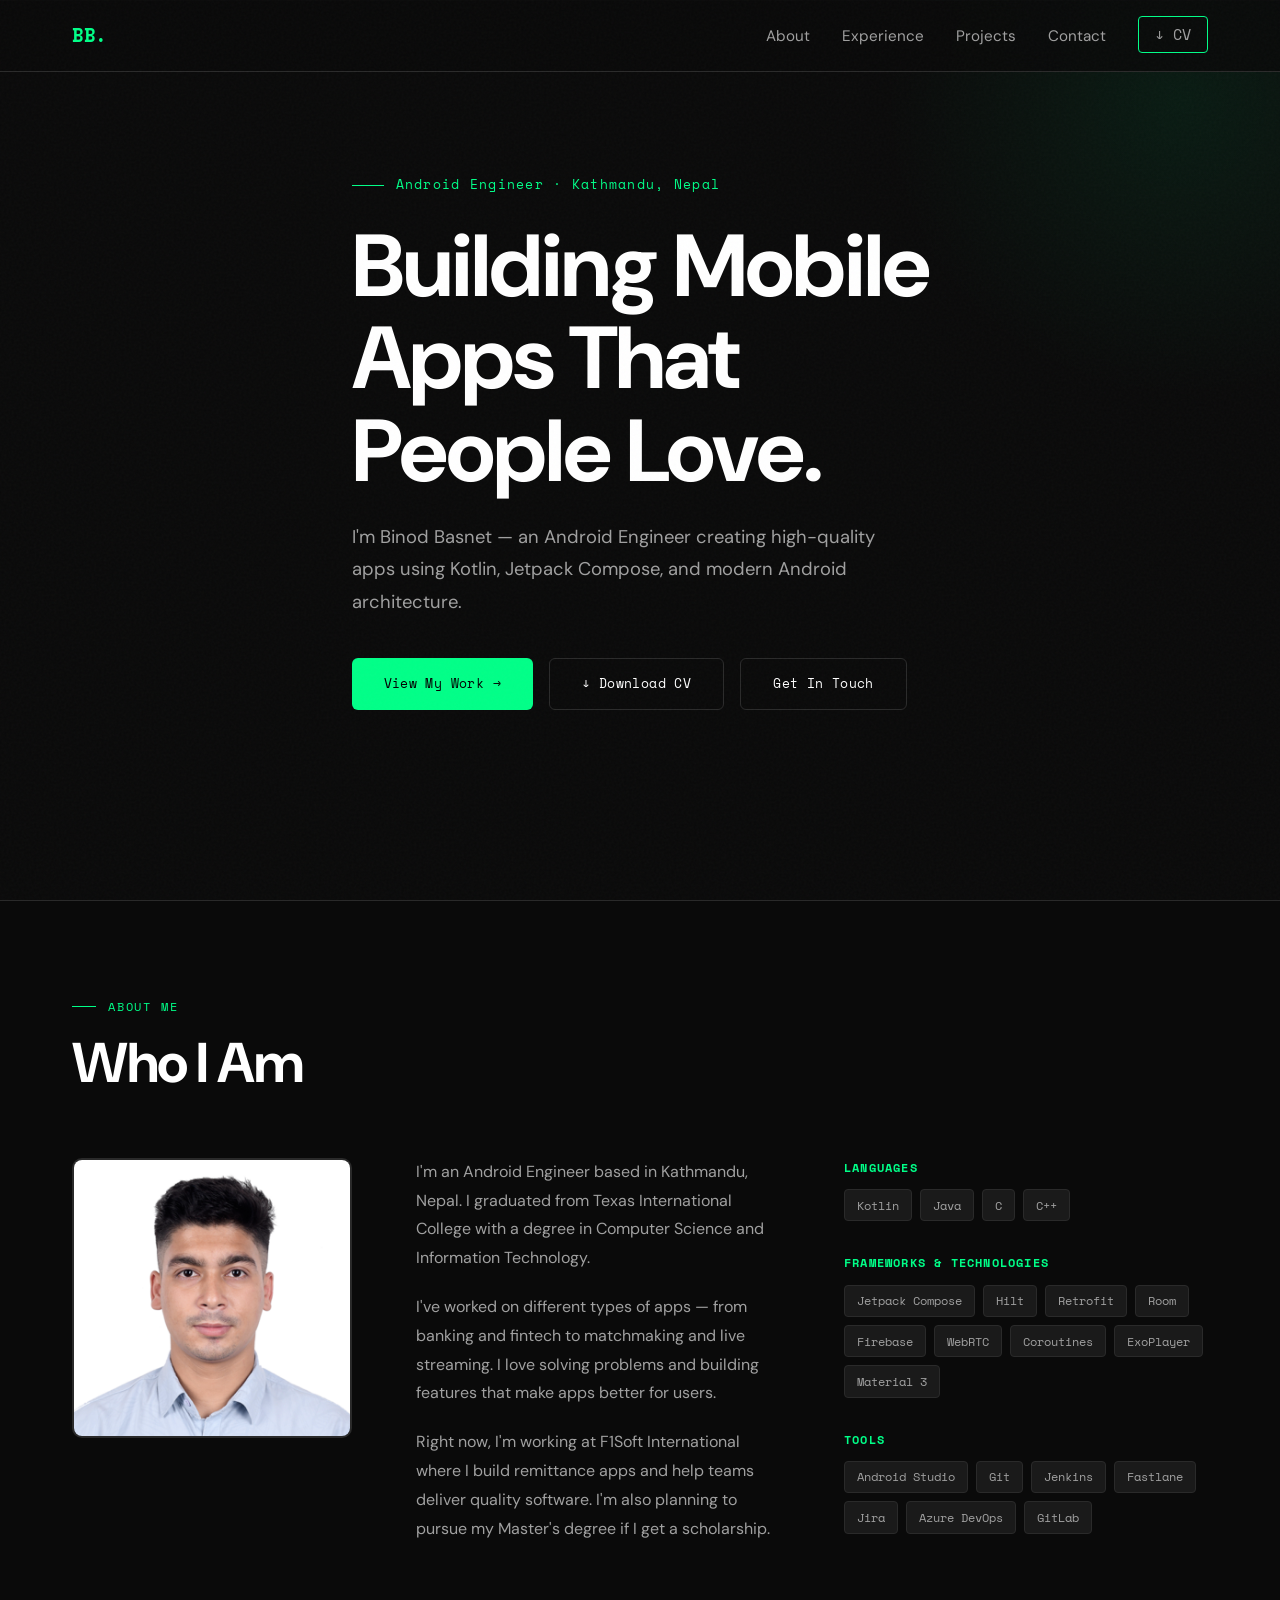
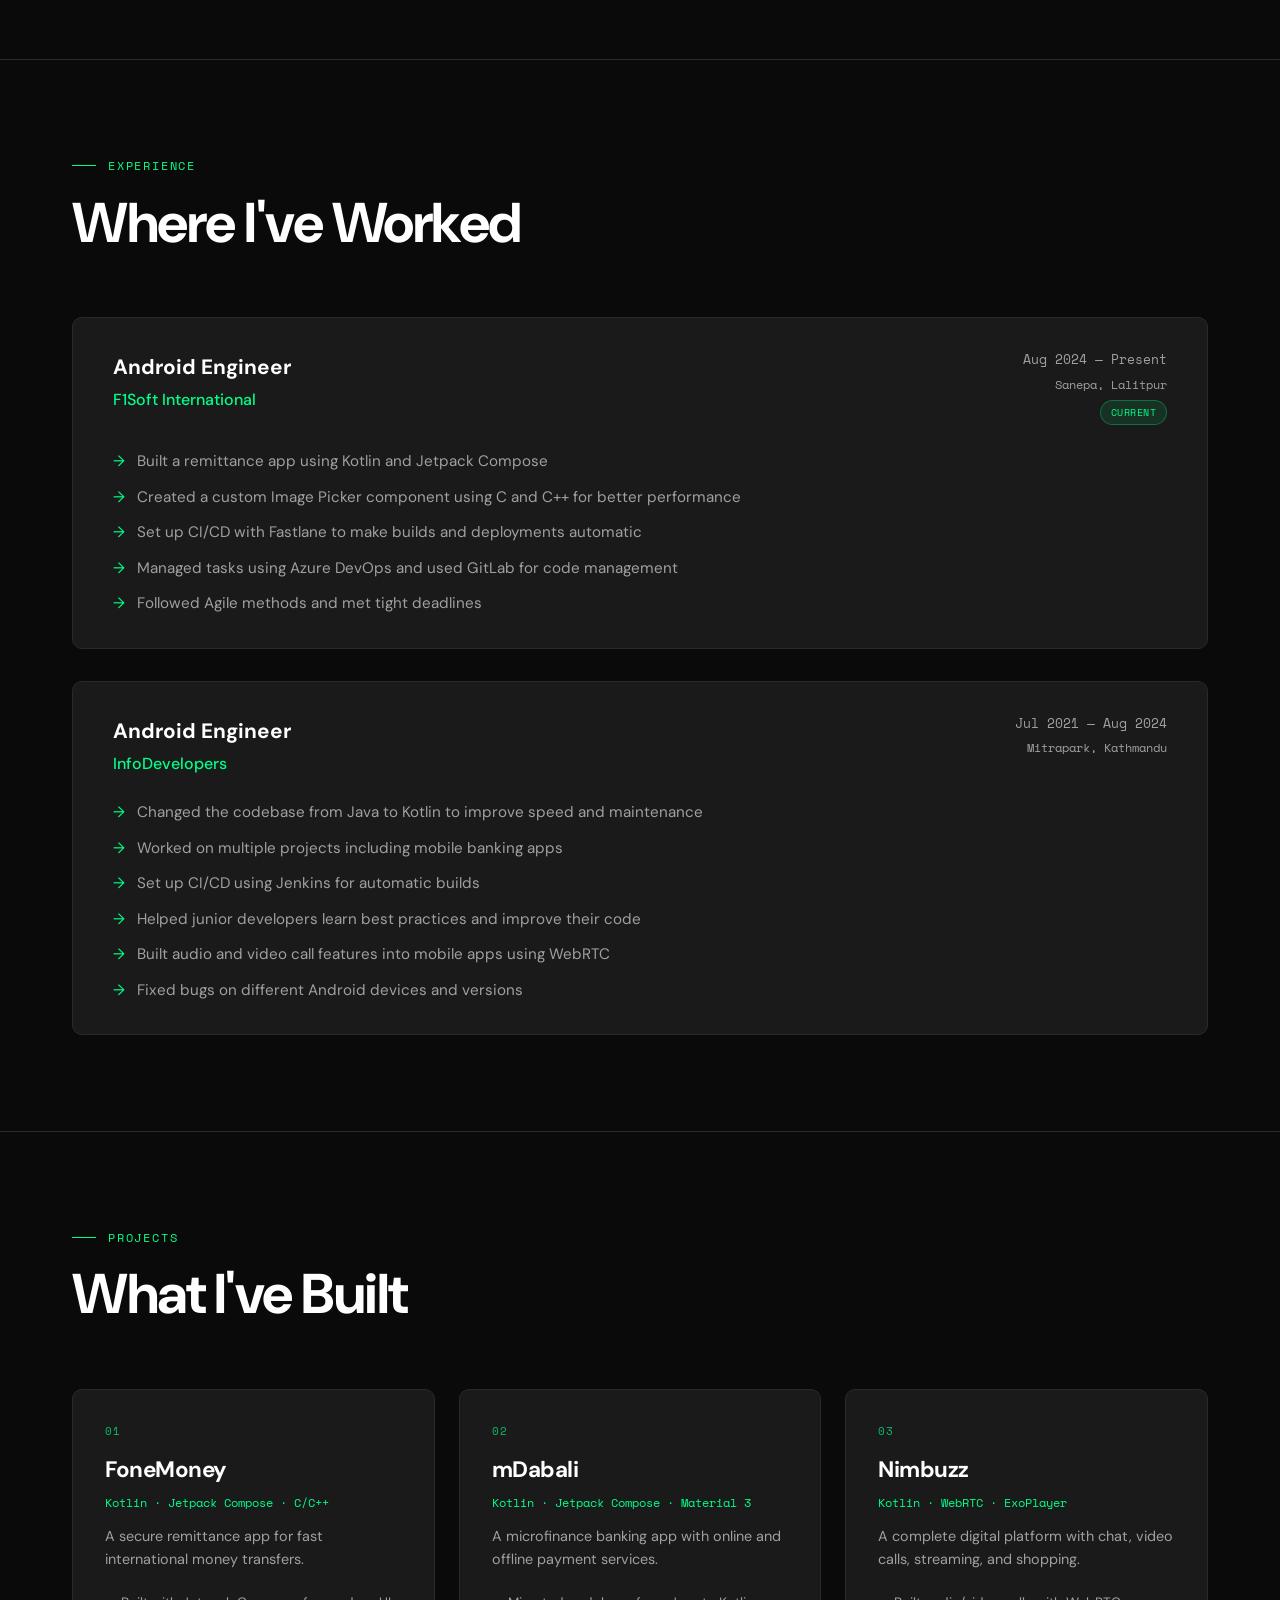
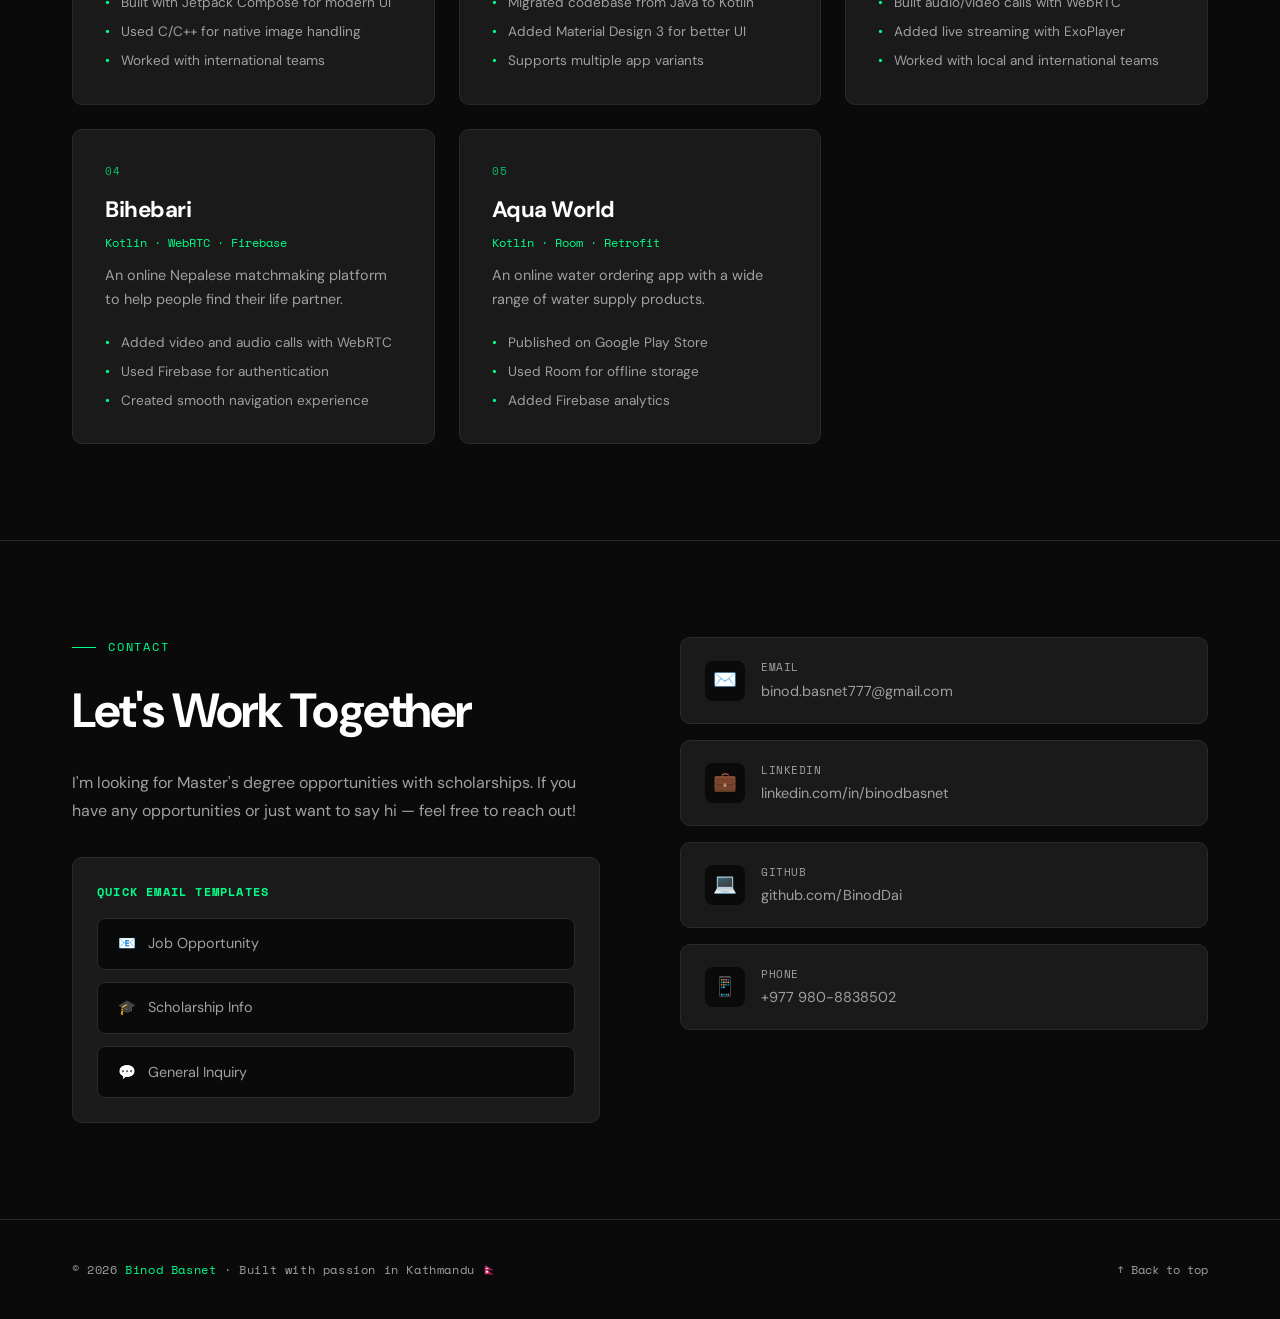
==== commit ccd95c6b: "Update index.html" ====
--- a/index.html
+++ b/index.html
@@ -35,7 +35,6 @@
         ::-webkit-scrollbar-thumb { background: var(--accent); border-radius: 2px; }
         ::selection { background: var(--accent); color: #000; }
 
-        /* ── GRAIN ── */
         .grain {
             position: fixed;
             top: 0; left: 0;
@@ -44,68 +43,6 @@
             opacity: 0.03;
             z-index: 1000;
             background-image: url("data:image/svg+xml,%3Csvg viewBox='0 0 400 400' xmlns='http://www.w3.org/2000/svg'%3E%3Cfilter id='noiseFilter'%3E%3CfeTurbulence type='fractalNoise' baseFrequency='0.9' numOctaves='4' stitchTiles='stitch'/%3E%3C/filter%3E%3Crect width='100%25' height='100%25' filter='url(%23noiseFilter)'/%3E%3C/svg%3E");
-        }
-
-        /* ── CURSOR ── */
-        .cursor {
-            position: fixed;
-            width: 10px; height: 10px;
-            background: var(--accent);
-            border-radius: 50%;
-            pointer-events: none;
-            z-index: 9999;
-            transform: translate(-50%, -50%);
-            transition: transform 0.08s ease, width 0.2s ease, height 0.2s ease, opacity 0.2s ease;
-            mix-blend-mode: difference;
-        }
-        .cursor-ring {
-            position: fixed;
-            width: 36px; height: 36px;
-            border: 1px solid rgba(0,255,136,0.5);
-            border-radius: 50%;
-            pointer-events: none;
-            z-index: 9998;
-            transform: translate(-50%, -50%);
-            transition: transform 0.18s ease, width 0.3s ease, height 0.3s ease, opacity 0.3s ease;
-        }
-        .cursor.hovering { width: 16px; height: 16px; }
-        .cursor-ring.hovering { width: 56px; height: 56px; border-color: var(--accent); }
-
-        /* ── PAGE LOADER ── */
-        .loader {
-            position: fixed; inset: 0;
-            background: var(--bg-primary);
-            z-index: 9997;
-            display: flex; align-items: center; justify-content: center;
-            flex-direction: column; gap: 1.5rem;
-            transition: opacity 0.6s ease, visibility 0.6s ease;
-        }
-        .loader.hidden { opacity: 0; visibility: hidden; }
-        .loader-logo {
-            font-family: 'Space Mono', monospace;
-            font-size: 2.5rem; font-weight: 700;
-            color: var(--accent);
-            animation: pulse 1s ease-in-out infinite;
-        }
-        .loader-bar {
-            width: 180px; height: 2px;
-            background: var(--border); border-radius: 2px; overflow: hidden;
-        }
-        .loader-fill {
-            height: 100%; background: var(--accent);
-            border-radius: 2px;
-            animation: loadFill 1.4s ease-out forwards;
-        }
-        @keyframes loadFill { from { width: 0; } to { width: 100%; } }
-        @keyframes pulse { 0%,100% { opacity: 1; } 50% { opacity: 0.4; } }
-
-        /* ── SCROLL PROGRESS ── */
-        .scroll-progress {
-            position: fixed; top: 0; left: 0;
-            height: 2px; background: var(--accent);
-            z-index: 200; width: 0%;
-            transition: width 0.1s linear;
-            box-shadow: 0 0 8px rgba(0,255,136,0.6);
         }
 
         .container { max-width: 1200px; margin: 0 auto; padding: 0 2rem; }
@@ -119,7 +56,7 @@
             border-bottom: 1px solid var(--border);
             padding: 1.25rem 0;
             z-index: 100;
-            animation: slideDown 0.7s cubic-bezier(0.22, 1, 0.36, 1) both;
+            animation: slideDown 0.6s ease-out;
         }
 
         @keyframes slideDown {
@@ -134,17 +71,7 @@
             font-size: 1.2rem; font-weight: 700;
             color: var(--accent); text-decoration: none;
             letter-spacing: -0.5px;
-            position: relative;
-            display: inline-block;
-        }
-        .logo::after {
-            content: '';
-            position: absolute; bottom: -2px; left: 0;
-            width: 0; height: 2px;
-            background: var(--accent);
-            transition: width 0.3s ease;
-        }
-        .logo:hover::after { width: 100%; }
+        }
 
         .nav-links { display: flex; gap: 2rem; list-style: none; align-items: center; }
 
@@ -172,6 +99,7 @@
         .nav-cv:hover { background: var(--accent); color: #000; }
         .nav-cv::after { display: none !important; }
 
+        /* hamburger */
         .hamburger { display: none; flex-direction: column; gap: 5px; cursor: pointer; background: none; border: none; padding: 4px; }
         .hamburger span { display: block; width: 24px; height: 2px; background: #fff; border-radius: 2px; transition: all 0.3s; }
         .hamburger.open span:nth-child(1) { transform: translateY(7px) rotate(45deg); }
@@ -186,15 +114,8 @@
             border-bottom: 1px solid var(--border);
             padding: 2rem; z-index: 99;
             flex-direction: column; gap: 1.5rem;
-            transform: translateY(-10px);
-            transition: transform 0.3s ease, opacity 0.3s ease;
-            opacity: 0;
-        }
-        .mobile-menu.open {
-            display: flex;
-            transform: translateY(0);
-            opacity: 1;
-        }
+        }
+        .mobile-menu.open { display: flex; }
         .mobile-menu a { font-family: 'Space Mono', monospace; font-size: 1rem; color: var(--text-secondary); text-decoration: none; padding: 0.5rem 0; border-bottom: 1px solid var(--border); transition: color 0.2s; }
         .mobile-menu a:hover { color: var(--accent); }
 
@@ -205,124 +126,36 @@
             padding-top: 80px;
             position: relative; overflow: hidden;
         }
-
-        /* Animated grid background */
-        .hero::after {
-            content: '';
-            position: absolute; inset: 0;
-            background-image:
-                linear-gradient(rgba(0,255,136,0.03) 1px, transparent 1px),
-                linear-gradient(90deg, rgba(0,255,136,0.03) 1px, transparent 1px);
-            background-size: 60px 60px;
-            pointer-events: none;
-            animation: gridDrift 20s linear infinite;
-            mask-image: radial-gradient(ellipse 80% 80% at 50% 50%, black 30%, transparent 100%);
-        }
-        @keyframes gridDrift {
-            from { transform: translateY(0); }
-            to   { transform: translateY(60px); }
-        }
-
         .hero::before {
             content: '';
             position: absolute; top: -200px; right: -200px;
-            width: 700px; height: 700px;
-            background: radial-gradient(circle, rgba(0,255,136,0.09) 0%, transparent 70%);
+            width: 600px; height: 600px;
+            background: radial-gradient(circle, rgba(0,255,136,0.07) 0%, transparent 70%);
             pointer-events: none;
-            animation: glowPulse 4s ease-in-out infinite;
-        }
-        @keyframes glowPulse {
-            0%,100% { transform: scale(1); opacity: 1; }
-            50%      { transform: scale(1.1); opacity: 0.7; }
-        }
-
-        /* Floating orbs */
-        .orb {
-            position: absolute;
-            border-radius: 50%;
-            pointer-events: none;
-            filter: blur(60px);
-            animation: float 8s ease-in-out infinite;
-        }
-        .orb-1 { width: 300px; height: 300px; background: rgba(0,255,136,0.04); bottom: 10%; left: 5%; animation-delay: 0s; }
-        .orb-2 { width: 200px; height: 200px; background: rgba(0,200,255,0.03); top: 20%; left: 40%; animation-delay: 3s; }
-        @keyframes float {
-            0%,100% { transform: translateY(0) translateX(0); }
-            33%      { transform: translateY(-20px) translateX(10px); }
-            66%      { transform: translateY(10px) translateX(-10px); }
-        }
-
-        .hero-content { max-width: 1000px; position: relative; z-index: 1; }
+        }
+
+        .hero-content { max-width: 1000px; }
 
         .hero-tag {
             font-family: 'Space Mono', monospace;
             font-size: 0.8rem; color: var(--accent);
             letter-spacing: 0.1em; margin-bottom: 1.5rem;
             display: flex; align-items: center; gap: 0.75rem;
-            animation: fadeInUp 0.8s 0.3s cubic-bezier(0.22,1,0.36,1) both;
         }
         .hero-tag::before { content: ''; display: inline-block; width: 32px; height: 1px; background: var(--accent); }
-
-        /* Blinking cursor on tag */
-        .hero-tag::after {
-            content: '|';
-            animation: blink 1s step-end infinite;
-            margin-left: 2px;
-        }
-        @keyframes blink { 0%,100% { opacity: 1; } 50% { opacity: 0; } }
 
         .hero h1 {
             font-size: clamp(2.8rem, 8vw, 5.5rem);
             font-weight: 700; line-height: 1.05;
             letter-spacing: -2px; margin-bottom: 1.5rem;
-            animation: fadeInUp 0.8s 0.5s cubic-bezier(0.22,1,0.36,1) both;
-        }
-
-        /* Highlight word animation */
-        .hero h1 .highlight {
-            position: relative; display: inline-block;
-            color: var(--accent);
-        }
-        .hero h1 .highlight::after {
-            content: '';
-            position: absolute; bottom: 4px; left: 0; right: 0;
-            height: 3px; background: var(--accent);
-            transform: scaleX(0); transform-origin: left;
-            animation: underlineIn 0.6s 1.2s ease forwards;
-        }
-        @keyframes underlineIn { to { transform: scaleX(1); } }
+        }
 
         .hero-text {
             font-size: 1.15rem; color: var(--text-secondary);
             max-width: 560px; margin-bottom: 2.5rem; line-height: 1.75;
-            animation: fadeInUp 0.8s 0.7s cubic-bezier(0.22,1,0.36,1) both;
-        }
-
-        .cta-buttons {
-            display: flex; gap: 1rem; flex-wrap: wrap;
-            animation: fadeInUp 0.8s 0.9s cubic-bezier(0.22,1,0.36,1) both;
-        }
-
-        /* Animated stats row */
-        .hero-stats {
-            display: flex; gap: 3rem; margin-top: 4rem;
-            animation: fadeInUp 0.8s 1.1s cubic-bezier(0.22,1,0.36,1) both;
-        }
-        .hero-stat-num {
-            font-family: 'Space Mono', monospace;
-            font-size: 2rem; font-weight: 700;
-            color: var(--text-primary); line-height: 1;
-        }
-        .hero-stat-num span { color: var(--accent); }
-        .hero-stat-label {
-            font-size: 0.8rem; color: var(--text-secondary);
-            margin-top: 0.25rem; letter-spacing: 0.03em;
-        }
-
-        @keyframes fadeInUp {
-            from { opacity: 0; transform: translateY(30px); }
-            to   { opacity: 1; transform: translateY(0); }
-        }
+        }
+
+        .cta-buttons { display: flex; gap: 1rem; flex-wrap: wrap; }
 
         .btn {
             display: inline-flex; align-items: center; gap: 0.5rem;
@@ -330,21 +163,12 @@
             font-family: 'Space Mono', monospace; font-size: 0.82rem;
             font-weight: 400; text-decoration: none;
             transition: all 0.25s; cursor: pointer; border: none;
-            letter-spacing: 0.03em; position: relative; overflow: hidden;
-        }
-        .btn::before {
-            content: '';
-            position: absolute; inset: 0;
-            background: rgba(255,255,255,0.05);
-            transform: translateX(-100%);
-            transition: transform 0.4s ease;
-        }
-        .btn:hover::before { transform: translateX(0); }
-
+            letter-spacing: 0.03em;
+        }
         .btn-primary { background: var(--accent); color: #000; }
-        .btn-primary:hover { background: var(--accent-dim); transform: translateY(-2px); box-shadow: 0 8px 24px rgba(0,255,136,0.3); }
+        .btn-primary:hover { background: var(--accent-dim); transform: translateY(-2px); box-shadow: 0 8px 24px rgba(0,255,136,0.2); }
         .btn-secondary { background: transparent; color: var(--text-primary); border: 1px solid var(--border); }
-        .btn-secondary:hover { border-color: var(--accent); color: var(--accent); transform: translateY(-2px); box-shadow: 0 8px 24px rgba(0,255,136,0.08); }
+        .btn-secondary:hover { border-color: var(--accent); color: var(--accent); transform: translateY(-2px); }
 
         /* ── SECTIONS ── */
         section { padding: 6rem 0; border-top: 1px solid var(--border); }
@@ -364,21 +188,6 @@
             font-weight: 700; letter-spacing: -1.5px; line-height: 1.1;
         }
 
-        /* ── SCROLL REVEAL (base state) ── */
-        .reveal {
-            opacity: 0;
-            transform: translateY(36px);
-            transition: opacity 0.7s cubic-bezier(0.22,1,0.36,1), transform 0.7s cubic-bezier(0.22,1,0.36,1);
-        }
-        .reveal.visible { opacity: 1; transform: translateY(0); }
-
-        .reveal-left {
-            opacity: 0;
-            transform: translateX(-36px);
-            transition: opacity 0.7s cubic-bezier(0.22,1,0.36,1), transform 0.7s cubic-bezier(0.22,1,0.36,1);
-        }
-        .reveal-left.visible { opacity: 1; transform: translateX(0); }
-
         /* ── ABOUT ── */
         .about-grid {
             display: grid;
@@ -387,30 +196,13 @@
         }
 
         .profile-photo-wrap { position: relative; }
-        .profile-photo-wrap::before {
-            content: '';
-            position: absolute; inset: -6px;
-            border-radius: 14px;
-            background: conic-gradient(var(--accent), transparent, var(--accent));
-            opacity: 0;
-            transition: opacity 0.4s;
-            z-index: -1;
-            animation: rotateBorder 4s linear infinite;
-        }
-        .profile-photo-wrap:hover::before { opacity: 1; }
-        @keyframes rotateBorder { to { transform: rotate(360deg); } }
-
         .profile-photo {
             width: 100%; border-radius: 10px;
             border: 2px solid var(--border);
             display: block; filter: grayscale(15%);
-            transition: filter 0.4s, border-color 0.4s, transform 0.4s;
-        }
-        .profile-photo-wrap:hover .profile-photo {
-            filter: grayscale(0%);
-            border-color: var(--accent);
-            transform: scale(1.02);
-        }
+            transition: filter 0.3s, border-color 0.3s;
+        }
+        .profile-photo-wrap:hover .profile-photo { filter: grayscale(0%); border-color: var(--accent); }
 
         .about-text p {
             color: var(--text-secondary); margin-bottom: 1.25rem;
@@ -433,15 +225,9 @@
             font-size: 0.75rem; color: var(--text-secondary);
             background: var(--bg-secondary); border: 1px solid var(--border);
             padding: 0.35rem 0.75rem; border-radius: 4px;
-            transition: all 0.25s;
-            cursor: default;
-        }
-        .skill-tag:hover {
-            border-color: var(--accent);
-            color: var(--accent);
-            transform: translateY(-2px);
-            box-shadow: 0 4px 12px rgba(0,255,136,0.12);
-        }
+            transition: all 0.2s;
+        }
+        .skill-tag:hover { border-color: var(--accent); color: var(--accent); }
 
         /* ── EXPERIENCE ── */
         .experience-list { display: flex; flex-direction: column; gap: 2rem; }
@@ -449,27 +235,18 @@
         .experience-item {
             background: var(--bg-secondary); border: 1px solid var(--border);
             border-radius: 10px; padding: 2rem 2.5rem;
-            transition: border-color 0.3s, transform 0.35s cubic-bezier(0.22,1,0.36,1), box-shadow 0.3s;
+            transition: border-color 0.3s, transform 0.3s;
             position: relative; overflow: hidden;
         }
         .experience-item::before {
             content: ''; position: absolute;
             left: 0; top: 0; bottom: 0; width: 3px;
             background: var(--accent);
-            transform: scaleY(0); transition: transform 0.4s cubic-bezier(0.22,1,0.36,1);
+            transform: scaleY(0); transition: transform 0.3s;
             border-radius: 0 2px 2px 0;
         }
-        /* Shimmer sweep */
-        .experience-item::after {
-            content: '';
-            position: absolute; top: 0; left: -100%;
-            width: 60%; height: 100%;
-            background: linear-gradient(90deg, transparent, rgba(0,255,136,0.03), transparent);
-            transition: left 0.6s ease;
-        }
-        .experience-item:hover { border-color: #333; transform: translateX(6px); box-shadow: 0 12px 36px rgba(0,0,0,0.35); }
+        .experience-item:hover { border-color: #333; transform: translateX(6px); }
         .experience-item:hover::before { transform: scaleY(1); }
-        .experience-item:hover::after { left: 120%; }
 
         .experience-header {
             display: flex; justify-content: space-between;
@@ -488,22 +265,14 @@
             border: 1px solid rgba(0,255,136,0.3);
             font-family: 'Space Mono', monospace; font-size: 0.65rem;
             padding: 0.2rem 0.6rem; border-radius: 999px; letter-spacing: 0.05em;
-            animation: badgePulse 2.5s ease-in-out infinite;
-        }
-        @keyframes badgePulse {
-            0%,100% { box-shadow: 0 0 0 0 rgba(0,255,136,0.2); }
-            50%      { box-shadow: 0 0 0 6px rgba(0,255,136,0); }
         }
 
         .experience-description { list-style: none; display: flex; flex-direction: column; gap: 0.7rem; }
         .experience-description li {
             font-size: 0.95rem; color: var(--text-secondary);
             padding-left: 1.5rem; position: relative;
-            transition: color 0.2s, padding-left 0.2s;
-        }
-        .experience-description li::before { content: '→'; position: absolute; left: 0; color: var(--accent); transition: transform 0.2s; }
-        .experience-description li:hover { color: var(--text-primary); padding-left: 2rem; }
-        .experience-description li:hover::before { transform: translateX(4px); }
+        }
+        .experience-description li::before { content: '→'; position: absolute; left: 0; color: var(--accent); }
 
         /* ── PROJECTS ── */
         .projects-grid {
@@ -515,32 +284,18 @@
         .project-card {
             background: var(--bg-secondary); border: 1px solid var(--border);
             border-radius: 10px; padding: 2rem;
-            transition: all 0.35s cubic-bezier(0.22,1,0.36,1);
-            position: relative; overflow: hidden;
+            transition: all 0.3s; position: relative; overflow: hidden;
         }
         .project-card::after {
             content: ''; position: absolute;
             bottom: 0; left: 0; right: 0; height: 2px;
             background: linear-gradient(to right, var(--accent), transparent);
-            transform: scaleX(0); transform-origin: left; transition: transform 0.4s ease;
-        }
-        /* Corner glow */
-        .project-card::before {
-            content: '';
-            position: absolute; top: -50%; right: -50%;
-            width: 100%; height: 100%;
-            background: radial-gradient(circle, rgba(0,255,136,0.06) 0%, transparent 60%);
-            opacity: 0; transition: opacity 0.4s;
-            pointer-events: none;
-        }
-        .project-card:hover { border-color: #333; transform: translateY(-8px); box-shadow: 0 24px 48px rgba(0,0,0,0.5); }
+            transform: scaleX(0); transform-origin: left; transition: transform 0.3s;
+        }
+        .project-card:hover { border-color: #333; transform: translateY(-6px); box-shadow: 0 20px 40px rgba(0,0,0,0.4); }
         .project-card:hover::after { transform: scaleX(1); }
-        .project-card:hover::before { opacity: 1; }
-
-        .project-num {
-            font-family: 'Space Mono', monospace; font-size: 0.7rem;
-            color: var(--accent); letter-spacing: 0.1em; margin-bottom: 0.75rem; opacity: 0.7;
-        }
+
+        .project-num { font-family: 'Space Mono', monospace; font-size: 0.7rem; color: var(--accent); letter-spacing: 0.1em; margin-bottom: 0.75rem; opacity: 0.7; }
         .project-name { font-size: 1.4rem; font-weight: 700; margin-bottom: 0.4rem; letter-spacing: -0.5px; }
         .project-tech { font-family: 'Space Mono', monospace; font-size: 0.72rem; color: var(--accent); margin-bottom: 0.75rem; }
         .project-desc { font-size: 0.9rem; color: var(--text-secondary); margin-bottom: 1.25rem; line-height: 1.65; }
@@ -557,9 +312,7 @@
         .email-template-box {
             background: var(--bg-secondary); border: 1px solid var(--border);
             border-radius: 10px; padding: 1.5rem;
-            transition: border-color 0.3s;
-        }
-        .email-template-box:hover { border-color: rgba(0,255,136,0.2); }
+        }
         .email-template-box h3 {
             font-family: 'Space Mono', monospace; font-size: 0.75rem;
             color: var(--accent); letter-spacing: 0.1em; text-transform: uppercase;
@@ -572,9 +325,9 @@
             background: var(--bg-primary); border: 1px solid var(--border);
             border-radius: 8px; color: var(--text-secondary);
             text-decoration: none; font-size: 0.9rem;
-            transition: all 0.3s cubic-bezier(0.22,1,0.36,1); cursor: pointer; font-family: 'DM Sans', sans-serif;
-        }
-        .email-btn:hover { border-color: var(--accent); color: var(--text-primary); transform: translateX(8px); box-shadow: 4px 0 16px rgba(0,255,136,0.08); }
+            transition: all 0.25s; cursor: pointer; font-family: 'DM Sans', sans-serif;
+        }
+        .email-btn:hover { border-color: var(--accent); color: var(--text-primary); transform: translateX(6px); }
         .email-btn .arrow { margin-left: auto; color: var(--accent); opacity: 0; transition: opacity 0.2s, transform 0.2s; }
         .email-btn:hover .arrow { opacity: 1; transform: translateX(4px); }
 
@@ -585,25 +338,17 @@
             padding: 1.25rem 1.5rem;
             background: var(--bg-secondary); border: 1px solid var(--border);
             border-radius: 10px; text-decoration: none; color: var(--text-primary);
-            transition: all 0.3s cubic-bezier(0.22,1,0.36,1);
-            position: relative; overflow: hidden;
-        }
-        .contact-link::before {
-            content: '';
-            position: absolute; left: 0; top: 0; bottom: 0; width: 0;
-            background: rgba(0,255,136,0.04);
-            transition: width 0.3s;
-        }
-        .contact-link:hover { border-color: var(--accent); transform: translateX(8px); box-shadow: 6px 0 20px rgba(0,255,136,0.06); }
-        .contact-link:hover::before { width: 100%; }
+            transition: all 0.25s;
+        }
+        .contact-link:hover { border-color: var(--accent); transform: translateX(8px); }
 
         .contact-link-icon {
             width: 40px; height: 40px; background: var(--bg-primary);
             border-radius: 8px; display: flex; align-items: center;
             justify-content: center; font-size: 1.2rem; flex-shrink: 0;
-            transition: background 0.25s, transform 0.3s;
-        }
-        .contact-link:hover .contact-link-icon { background: rgba(0,255,136,0.1); transform: scale(1.1) rotate(-5deg); }
+            transition: background 0.25s;
+        }
+        .contact-link:hover .contact-link-icon { background: rgba(0,255,136,0.1); }
         .contact-link-label { font-family: 'Space Mono', monospace; font-size: 0.7rem; color: var(--text-secondary); text-transform: uppercase; letter-spacing: 0.05em; margin-bottom: 0.2rem; }
         .contact-link-value { font-size: 0.9rem; color: var(--text-secondary); }
 
@@ -612,27 +357,12 @@
         footer .container { display: flex; justify-content: space-between; align-items: center; flex-wrap: wrap; gap: 1rem; }
         footer p { font-family: 'Space Mono', monospace; font-size: 0.75rem; color: var(--text-secondary); letter-spacing: 0.05em; }
         .footer-accent { color: var(--accent); }
-        .back-top {
-            font-family: 'Space Mono', monospace; font-size: 0.75rem;
-            color: var(--text-secondary); text-decoration: none;
-            transition: color 0.2s, transform 0.2s;
-            display: inline-flex; align-items: center; gap: 0.4rem;
-        }
-        .back-top:hover { color: var(--accent); transform: translateY(-2px); }
-
-        /* ── TYPED TEXT ── */
-        .typed-word { color: var(--accent); }
-
-        /* ── STAGGER DELAYS ── */
-        .stagger-1 { transition-delay: 0.05s !important; }
-        .stagger-2 { transition-delay: 0.1s !important; }
-        .stagger-3 { transition-delay: 0.15s !important; }
-        .stagger-4 { transition-delay: 0.2s !important; }
-        .stagger-5 { transition-delay: 0.25s !important; }
+        .back-top { font-family: 'Space Mono', monospace; font-size: 0.75rem; color: var(--text-secondary); text-decoration: none; transition: color 0.2s; }
+        .back-top:hover { color: var(--accent); }
 
         /* ── RESPONSIVE ── */
         @media (max-width: 1024px) {
-            .about-grid { grid-template-columns: 220px 1fr; gap: 3rem; }
+            .about-grid { what-template-columns: 220px 1fr; gap: 3rem; }
             .skills-list { grid-column: 1 / -1; }
             .contact-grid { gap: 3rem; }
         }
@@ -640,19 +370,23 @@
         @media (max-width: 768px) {
             .nav-links { display: none; }
             .hamburger { display: flex; }
-            .cursor, .cursor-ring { display: none; }
+
             section { padding: 4rem 0; }
             .section-title { letter-spacing: -1px; }
+
             .about-grid { grid-template-columns: 1fr; gap: 2rem; }
             .profile-photo-wrap { max-width: 220px; margin: 0 auto; }
+
             .experience-header { flex-direction: column; gap: 0.5rem; }
             .experience-meta { text-align: left; }
             .experience-item { padding: 1.5rem; }
+
             .projects-grid { grid-template-columns: 1fr; }
+
             .contact-grid { grid-template-columns: 1fr; gap: 2.5rem; }
+
             .cta-buttons { flex-direction: column; }
             .btn { width: 100%; justify-content: center; }
-            .hero-stats { gap: 2rem; flex-wrap: wrap; }
         }
 
         @media (max-width: 480px) {
@@ -664,19 +398,6 @@
     </style>
 </head>
 <body>
-
-<!-- LOADER -->
-<div class="loader" id="loader">
-    <div class="loader-logo">BB.</div>
-    <div class="loader-bar"><div class="loader-fill"></div></div>
-</div>
-
-<!-- SCROLL PROGRESS -->
-<div class="scroll-progress" id="scrollProgress"></div>
-
-<!-- CUSTOM CURSOR -->
-<div class="cursor" id="cursor"></div>
-<div class="cursor-ring" id="cursorRing"></div>
 
 <div class="grain"></div>
 
@@ -708,12 +429,10 @@
 
 <!-- HERO -->
 <section class="hero" id="hero">
-    <div class="orb orb-1"></div>
-    <div class="orb orb-2"></div>
     <div class="container">
         <div class="hero-content">
             <div class="hero-tag">Android Engineer · Kathmandu, Nepal</div>
-            <h1>Building Mobile<br>Apps That<br><span class="highlight typed-word" id="typedWord">People Love.</span></h1>
+            <h1>Building Mobile<br>Apps That<br>People Love.</h1>
             <p class="hero-text">
                 I'm Binod Basnet — an Android Engineer creating high-quality apps using Kotlin, Jetpack Compose, and modern Android architecture.
             </p>
@@ -722,20 +441,6 @@
                 <a href="Binod_Basnet_CV.pdf" download class="btn btn-secondary">↓ Download CV</a>
                 <a href="#contact" class="btn btn-secondary">Get In Touch</a>
             </div>
-            <div class="hero-stats">
-                <div class="hero-stat">
-                    <div class="hero-stat-num" data-count="4"><span>0</span>+</div>
-                    <div class="hero-stat-label">Years Experience</div>
-                </div>
-                <div class="hero-stat">
-                    <div class="hero-stat-num" data-count="5"><span>0</span>+</div>
-                    <div class="hero-stat-label">Apps Shipped</div>
-                </div>
-                <div class="hero-stat">
-                    <div class="hero-stat-num" data-count="2"><span>0</span></div>
-                    <div class="hero-stat-label">Companies</div>
-                </div>
-            </div>
         </div>
     </div>
 </section>
@@ -743,20 +448,20 @@
 <!-- ABOUT -->
 <section id="about">
     <div class="container">
-        <div class="section-header reveal">
+        <div class="section-header">
             <div class="section-tag">About Me</div>
             <h2 class="section-title">Who I Am</h2>
         </div>
         <div class="about-grid">
-            <div class="profile-photo-wrap reveal-left">
+            <div class="profile-photo-wrap">
                 <img src="profile.jpg" alt="Binod Basnet" class="profile-photo">
             </div>
-            <div class="about-text reveal stagger-1">
+            <div class="about-text">
                 <p>I'm an Android Engineer based in Kathmandu, Nepal. I graduated from Texas International College with a degree in Computer Science and Information Technology.</p>
                 <p>I've worked on different types of apps — from banking and fintech to matchmaking and live streaming. I love solving problems and building features that make apps better for users.</p>
                 <p>Right now, I'm working at F1Soft International where I build remittance apps and help teams deliver quality software. I'm also planning to pursue my Master's degree if I get a scholarship.</p>
             </div>
-            <div class="skills-list reveal stagger-2">
+            <div class="skills-list">
                 <div class="skill-category">
                     <h3>Languages</h3>
                     <div class="skill-tags">
@@ -800,12 +505,12 @@
 <!-- EXPERIENCE -->
 <section id="experience">
     <div class="container">
-        <div class="section-header reveal">
+        <div class="section-header">
             <div class="section-tag">Experience</div>
             <h2 class="section-title">Where I've Worked</h2>
         </div>
         <div class="experience-list">
-            <div class="experience-item reveal stagger-1">
+            <div class="experience-item">
                 <div class="experience-header">
                     <div class="experience-title">
                         <h3>Android Engineer</h3>
@@ -825,7 +530,7 @@
                     <li>Followed Agile methods and met tight deadlines</li>
                 </ul>
             </div>
-            <div class="experience-item reveal stagger-2">
+            <div class="experience-item">
                 <div class="experience-header">
                     <div class="experience-title">
                         <h3>Android Engineer</h3>
@@ -852,12 +557,12 @@
 <!-- PROJECTS -->
 <section id="projects">
     <div class="container">
-        <div class="section-header reveal">
+        <div class="section-header">
             <div class="section-tag">Projects</div>
             <h2 class="section-title">What I've Built</h2>
         </div>
         <div class="projects-grid">
-            <div class="project-card reveal stagger-1">
+            <div class="project-card">
                 <div class="project-num">01</div>
                 <div class="project-name">FoneMoney</div>
                 <div class="project-tech">Kotlin · Jetpack Compose · C/C++</div>
@@ -868,7 +573,7 @@
                     <li>Worked with international teams</li>
                 </ul>
             </div>
-            <div class="project-card reveal stagger-2">
+            <div class="project-card">
                 <div class="project-num">02</div>
                 <div class="project-name">mDabali</div>
                 <div class="project-tech">Kotlin · Jetpack Compose · Material 3</div>
@@ -879,7 +584,7 @@
                     <li>Supports multiple app variants</li>
                 </ul>
             </div>
-            <div class="project-card reveal stagger-3">
+            <div class="project-card">
                 <div class="project-num">03</div>
                 <div class="project-name">Nimbuzz</div>
                 <div class="project-tech">Kotlin · WebRTC · ExoPlayer</div>
@@ -890,7 +595,7 @@
                     <li>Worked with local and international teams</li>
                 </ul>
             </div>
-            <div class="project-card reveal stagger-4">
+            <div class="project-card">
                 <div class="project-num">04</div>
                 <div class="project-name">Bihebari</div>
                 <div class="project-tech">Kotlin · WebRTC · Firebase</div>
@@ -901,7 +606,7 @@
                     <li>Created smooth navigation experience</li>
                 </ul>
             </div>
-            <div class="project-card reveal stagger-5">
+            <div class="project-card">
                 <div class="project-num">05</div>
                 <div class="project-name">Aqua World</div>
                 <div class="project-tech">Kotlin · Room · Retrofit</div>
@@ -920,19 +625,19 @@
 <section id="contact">
     <div class="container">
         <div class="contact-grid">
-            <div class="contact-text reveal-left">
+            <div class="contact-text">
                 <div class="section-tag">Contact</div>
                 <h2>Let's Work Together</h2>
                 <p>I'm looking for Master's degree opportunities with scholarships. If you have any opportunities or just want to say hi — feel free to reach out!</p>
                 <div class="email-template-box">
                     <h3>Quick Email Templates</h3>
                     <div class="email-btns">
-                        <a href="mailto:binod.basnet777@gmail.com?subject=Job%20Opportunity&body=Hello%20Binod,%0D%0A%0D%0AI would like to discuss a job opportunity with you.%0D%0A%0D%0ALooking forward to your response.%0D%0A%0D%0ABest regards," class="email-btn">
+                            <a href="mailto:binod.basnet777@gmail.com?subject=Job%20Opportunity&body=Hello%20Binod,%0D%0A%0D%0AI would like to discuss a job opportunity with you.%0D%0A%0D%0ALooking forward to your response.%0D%0A%0D%0ABest regards," class="email-btn">
                             <span class="icon">📧</span>
                             <span class="text">Job Opportunity</span>
                             <span class="arrow">→</span>
                         </a>
-                        <a href="mailto:binod.basnet777@gmail.com?subject=Scholarship%20Opportunity&body=Hello%20Binod,%0D%0A%0D%0AI would like to share information about a scholarship opportunity.%0D%0A%0D%0APlease let me know if you are interested.%0D%0A%0D%0ABest regards," class="email-btn">
+                            <a href="mailto:binod.basnet777@gmail.com?subject=Scholarship%20Opportunity&body=Hello%20Binod,%0D%0A%0D%0AI would like to share information about a scholarship opportunity.%0D%0A%0D%0APlease let me know if you are interested.%0D%0A%0D%0ABest regards," class="email-btn">
                             <span class="icon">🎓</span>
                             <span class="text">Scholarship Info</span>
                             <span class="arrow">→</span>
@@ -942,10 +647,10 @@
                             <span class="text">General Inquiry</span>
                             <span class="arrow">→</span>
                         </a>
-                    </div>
+                    </div>                    
                 </div>
             </div>
-            <div class="contact-links reveal stagger-1">
+            <div class="contact-links">
                 <a href="mailto:binod.basnet777@gmail.com" class="contact-link">
                     <div class="contact-link-icon">✉️</div>
                     <div><div class="contact-link-label">Email</div><div class="contact-link-value">binod.basnet777@gmail.com</div></div>
@@ -976,46 +681,7 @@
 </footer>
 
 <script>
-    /* ── PAGE LOADER ── */
-    window.addEventListener('load', () => {
-        setTimeout(() => {
-            document.getElementById('loader').classList.add('hidden');
-        }, 1500);
-    });
-
-    /* ── CUSTOM CURSOR ── */
-    const cursor = document.getElementById('cursor');
-    const cursorRing = document.getElementById('cursorRing');
-    let cx = 0, cy = 0, rx = 0, ry = 0;
-
-    document.addEventListener('mousemove', e => {
-        cx = e.clientX; cy = e.clientY;
-        cursor.style.left = cx + 'px';
-        cursor.style.top  = cy + 'px';
-    });
-
-    // Smooth ring follow
-    function animRing() {
-        rx += (cx - rx) * 0.12;
-        ry += (cy - ry) * 0.12;
-        cursorRing.style.left = rx + 'px';
-        cursorRing.style.top  = ry + 'px';
-        requestAnimationFrame(animRing);
-    }
-    animRing();
-
-    document.querySelectorAll('a, button, .skill-tag, .project-card, .experience-item').forEach(el => {
-        el.addEventListener('mouseenter', () => { cursor.classList.add('hovering'); cursorRing.classList.add('hovering'); });
-        el.addEventListener('mouseleave', () => { cursor.classList.remove('hovering'); cursorRing.classList.remove('hovering'); });
-    });
-
-    /* ── SCROLL PROGRESS ── */
-    window.addEventListener('scroll', () => {
-        const scrolled = window.scrollY / (document.body.scrollHeight - window.innerHeight);
-        document.getElementById('scrollProgress').style.width = (scrolled * 100) + '%';
-    });
-
-    /* ── HAMBURGER ── */
+    // Hamburger
     const hamburger = document.getElementById('hamburger');
     const mobileMenu = document.getElementById('mobileMenu');
     hamburger.addEventListener('click', () => {
@@ -1029,7 +695,7 @@
         });
     });
 
-    /* ── SMOOTH SCROLL ── */
+    // Smooth scroll
     document.querySelectorAll('a[href^="#"]').forEach(anchor => {
         anchor.addEventListener('click', function(e) {
             e.preventDefault();
@@ -1041,7 +707,7 @@
         });
     });
 
-    /* ── ACTIVE NAV ── */
+    // Active nav on scroll
     const sections = document.querySelectorAll('section[id]');
     const navLinks = document.querySelectorAll('.nav-links a:not(.nav-cv)');
     window.addEventListener('scroll', () => {
@@ -1055,65 +721,26 @@
         });
     });
 
-    /* ── SCROLL REVEAL ── */
-    const revealObserver = new IntersectionObserver((entries) => {
-        entries.forEach(entry => {
+    // Scroll reveal
+    const items = document.querySelectorAll('.experience-item, .project-card, .contact-link, .skill-category, .email-btn');
+    const observer = new IntersectionObserver((entries) => {
+        entries.forEach((entry, i) => {
             if (entry.isIntersecting) {
-                entry.target.classList.add('visible');
-                revealObserver.unobserve(entry.target);
+                setTimeout(() => {
+                    entry.target.style.opacity = '1';
+                    entry.target.style.transform = 'translateY(0)';
+                }, i * 60);
+                observer.unobserve(entry.target);
             }
         });
     }, { threshold: 0.1 });
 
-    document.querySelectorAll('.reveal, .reveal-left').forEach(el => revealObserver.observe(el));
-
-    /* ── COUNTER ANIMATION ── */
-    const counterObserver = new IntersectionObserver((entries) => {
-        entries.forEach(entry => {
-            if (entry.isIntersecting) {
-                const el = entry.target;
-                const target = parseInt(el.dataset.count);
-                const span = el.querySelector('span');
-                let current = 0;
-                const step = Math.ceil(target / 30);
-                const timer = setInterval(() => {
-                    current = Math.min(current + step, target);
-                    span.textContent = current;
-                    if (current >= target) clearInterval(timer);
-                }, 40);
-                counterObserver.unobserve(el);
-            }
-        });
-    }, { threshold: 0.5 });
-
-    document.querySelectorAll('.hero-stat-num[data-count]').forEach(el => counterObserver.observe(el));
-
-    /* ── TYPED TEXT CYCLE ── */
-    const phrases = ['People Love.', 'Scale Fast.', 'Stand Out.', 'Feel Native.'];
-    let phraseIdx = 0, charIdx = 0, deleting = false;
-    const typedEl = document.getElementById('typedWord');
-
-    function typeLoop() {
-        const current = phrases[phraseIdx];
-        if (!deleting) {
-            typedEl.textContent = current.slice(0, charIdx + 1);
-            charIdx++;
-            if (charIdx === current.length) {
-                deleting = true;
-                setTimeout(typeLoop, 2200);
-                return;
-            }
-        } else {
-            typedEl.textContent = current.slice(0, charIdx - 1);
-            charIdx--;
-            if (charIdx === 0) {
-                deleting = false;
-                phraseIdx = (phraseIdx + 1) % phrases.length;
-            }
-        }
-        setTimeout(typeLoop, deleting ? 55 : 90);
-    }
-    setTimeout(typeLoop, 2000);
+    items.forEach(el => {
+        el.style.opacity = '0';
+        el.style.transform = 'translateY(20px)';
+        el.style.transition = 'opacity 0.5s ease, transform 0.5s ease';
+        observer.observe(el);
+    });
 </script>
 </body>
 </html>
